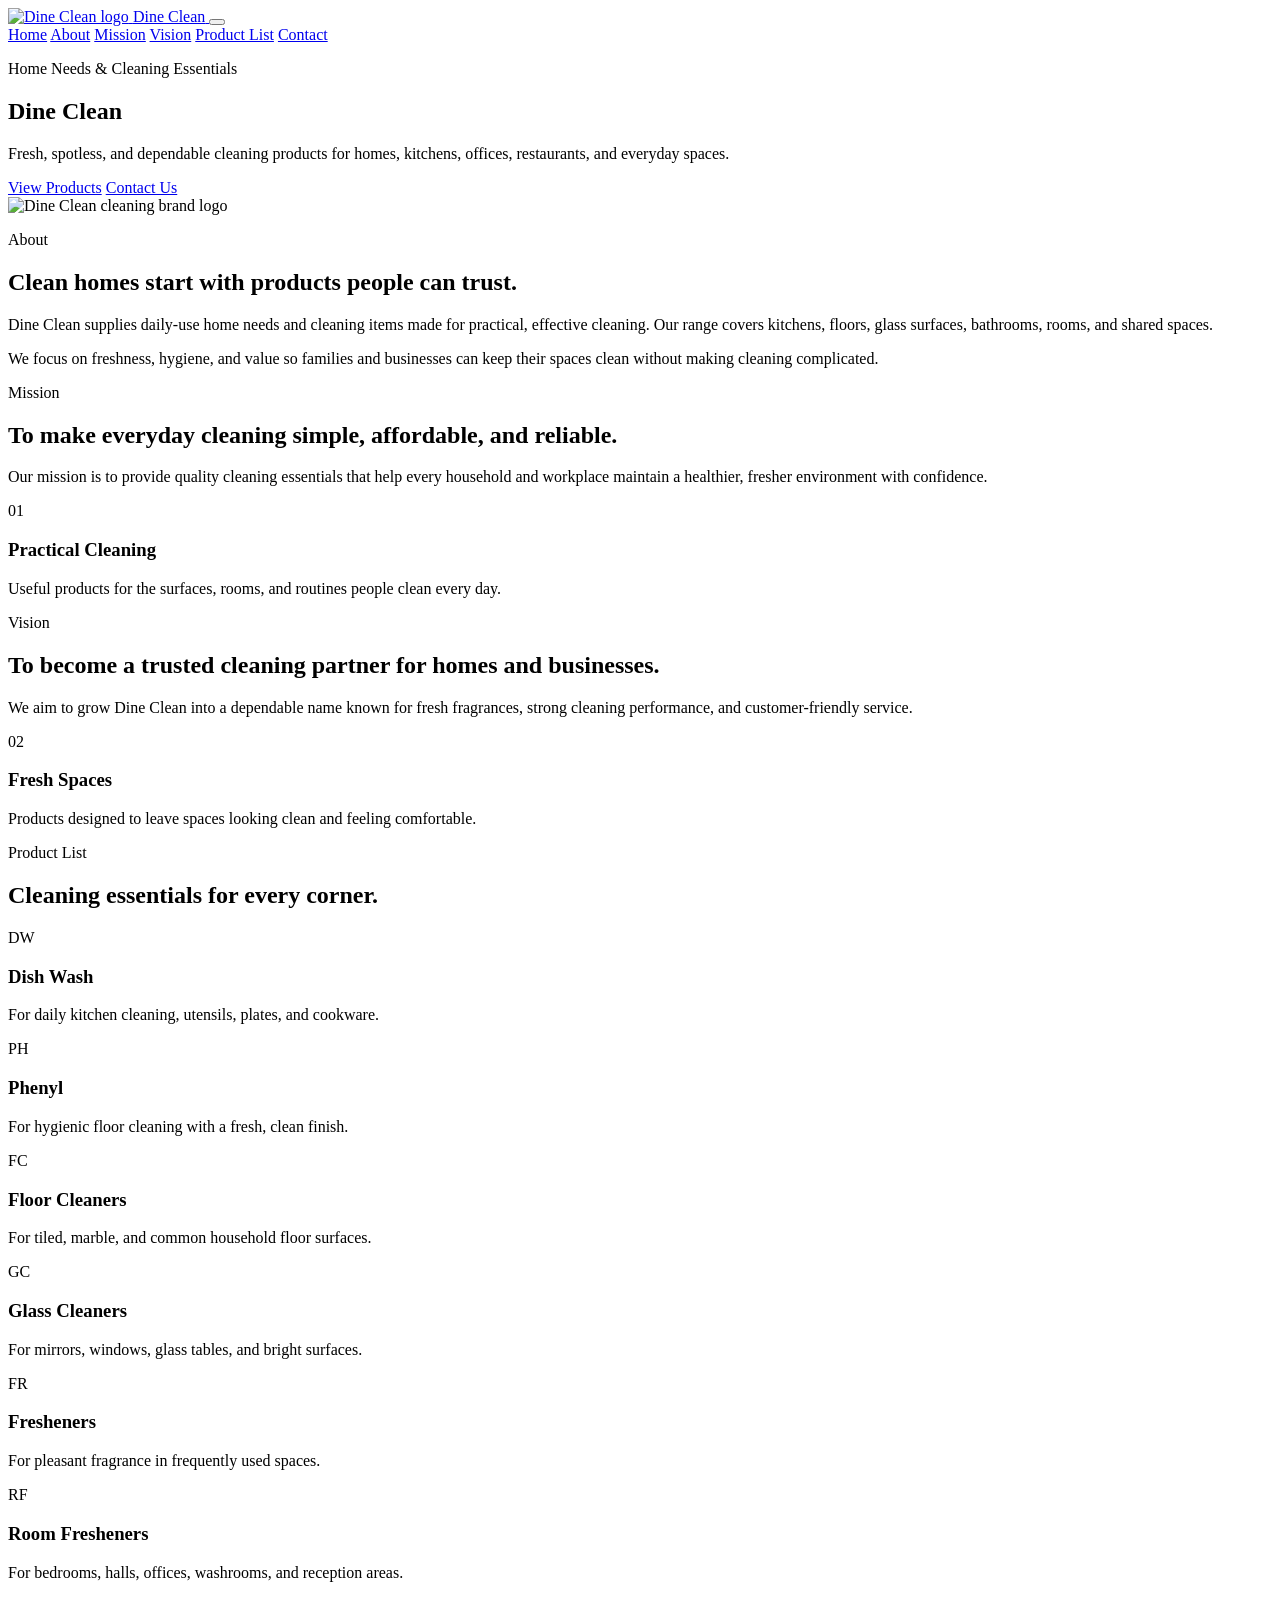
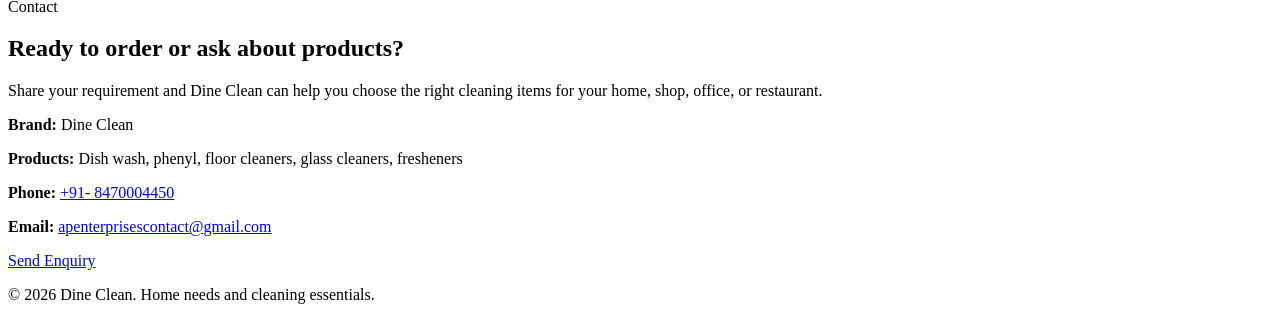
==== index.html @ e0770a4e "Add Dine Clean website home page" ====
<!DOCTYPE html>
<html lang="en">
  <head>
    <meta charset="UTF-8" />
    <meta name="viewport" content="width=device-width, initial-scale=1.0" />
    <title>Dine Clean | Home Needs & Cleaning Essentials</title>
    <meta
      name="description"
      content="Dine Clean offers reliable home needs and cleaning essentials including dish wash, phenyl, floor cleaners, glass cleaners, and fresheners."
    />
    <link rel="stylesheet" href="styles.css" />
  </head>
  <body>
    <header class="site-header">
      <a class="brand" href="#home" aria-label="Dine Clean home">
        <img src="assets/dineclean-logo.svg" alt="Dine Clean logo" />
        <span>Dine Clean</span>
      </a>

      <button class="nav-toggle" type="button" aria-label="Open menu" aria-expanded="false">
        <span></span>
        <span></span>
        <span></span>
      </button>

      <nav class="site-nav" aria-label="Main navigation">
        <a href="#home">Home</a>
        <a href="#about">About</a>
        <a href="#mission">Mission</a>
        <a href="#vision">Vision</a>
        <a href="#products">Product List</a>
        <a href="#contact">Contact</a>
      </nav>
    </header>

    <main>
      <section class="hero" id="home">
        <div class="hero-content">
          <p class="eyebrow">Home Needs & Cleaning Essentials</p>
          <h1>Dine Clean</h1>
          <p class="hero-copy">
            Fresh, spotless, and dependable cleaning products for homes, kitchens, offices,
            restaurants, and everyday spaces.
          </p>
          <div class="hero-actions">
            <a class="button primary" href="#products">View Products</a>
            <a class="button secondary" href="#contact">Contact Us</a>
          </div>
        </div>
        <div class="hero-visual" aria-label="Dine Clean brand logo">
          <img src="assets/dineclean-logo.svg" alt="Dine Clean cleaning brand logo" />
        </div>
      </section>

      <section class="section about" id="about">
        <div class="section-heading">
          <p class="eyebrow">About</p>
          <h2>Clean homes start with products people can trust.</h2>
        </div>
        <div class="about-grid">
          <p>
            Dine Clean supplies daily-use home needs and cleaning items made for practical,
            effective cleaning. Our range covers kitchens, floors, glass surfaces, bathrooms,
            rooms, and shared spaces.
          </p>
          <p>
            We focus on freshness, hygiene, and value so families and businesses can keep their
            spaces clean without making cleaning complicated.
          </p>
        </div>
      </section>

      <section class="split-section" id="mission">
        <div class="split-copy">
          <p class="eyebrow">Mission</p>
          <h2>To make everyday cleaning simple, affordable, and reliable.</h2>
          <p>
            Our mission is to provide quality cleaning essentials that help every household and
            workplace maintain a healthier, fresher environment with confidence.
          </p>
        </div>
        <div class="feature-panel">
          <div class="feature-mark">01</div>
          <h3>Practical Cleaning</h3>
          <p>Useful products for the surfaces, rooms, and routines people clean every day.</p>
        </div>
      </section>

      <section class="split-section reverse" id="vision">
        <div class="split-copy">
          <p class="eyebrow">Vision</p>
          <h2>To become a trusted cleaning partner for homes and businesses.</h2>
          <p>
            We aim to grow Dine Clean into a dependable name known for fresh fragrances, strong
            cleaning performance, and customer-friendly service.
          </p>
        </div>
        <div class="feature-panel light">
          <div class="feature-mark">02</div>
          <h3>Fresh Spaces</h3>
          <p>Products designed to leave spaces looking clean and feeling comfortable.</p>
        </div>
      </section>

      <section class="section products" id="products">
        <div class="section-heading">
          <p class="eyebrow">Product List</p>
          <h2>Cleaning essentials for every corner.</h2>
        </div>

        <div class="product-grid">
          <article class="product-card">
            <span class="product-icon">DW</span>
            <h3>Dish Wash</h3>
            <p>For daily kitchen cleaning, utensils, plates, and cookware.</p>
          </article>
          <article class="product-card">
            <span class="product-icon">PH</span>
            <h3>Phenyl</h3>
            <p>For hygienic floor cleaning with a fresh, clean finish.</p>
          </article>
          <article class="product-card">
            <span class="product-icon">FC</span>
            <h3>Floor Cleaners</h3>
            <p>For tiled, marble, and common household floor surfaces.</p>
          </article>
          <article class="product-card">
            <span class="product-icon">GC</span>
            <h3>Glass Cleaners</h3>
            <p>For mirrors, windows, glass tables, and bright surfaces.</p>
          </article>
          <article class="product-card">
            <span class="product-icon">FR</span>
            <h3>Fresheners</h3>
            <p>For pleasant fragrance in frequently used spaces.</p>
          </article>
          <article class="product-card">
            <span class="product-icon">RF</span>
            <h3>Room Fresheners</h3>
            <p>For bedrooms, halls, offices, washrooms, and reception areas.</p>
          </article>
        </div>
      </section>

      <section class="contact-section" id="contact">
        <div>
          <p class="eyebrow">Contact</p>
          <h2>Ready to order or ask about products?</h2>
          <p>
            Share your requirement and Dine Clean can help you choose the right cleaning items
            for your home, shop, office, or restaurant.
          </p>
        </div>
        <div class="contact-box">
          <p><strong>Brand:</strong> Dine Clean</p>
          <p><strong>Products:</strong> Dish wash, phenyl, floor cleaners, glass cleaners, fresheners</p>
          <p><strong>Phone:</strong> <a href="tel:+918470004450">+91- 8470004450</a></p>
          <p>
            <strong>Email:</strong>
            <a href="mailto:apenterprisescontact@gmail.com">apenterprisescontact@gmail.com</a>
          </p>
          <a class="button primary full" href="mailto:apenterprisescontact@gmail.com">Send Enquiry</a>
        </div>
      </section>
    </main>

    <footer class="site-footer">
      <p>&copy; 2026 Dine Clean. Home needs and cleaning essentials.</p>
    </footer>

    <script src="script.js"></script>
  </body>
</html>
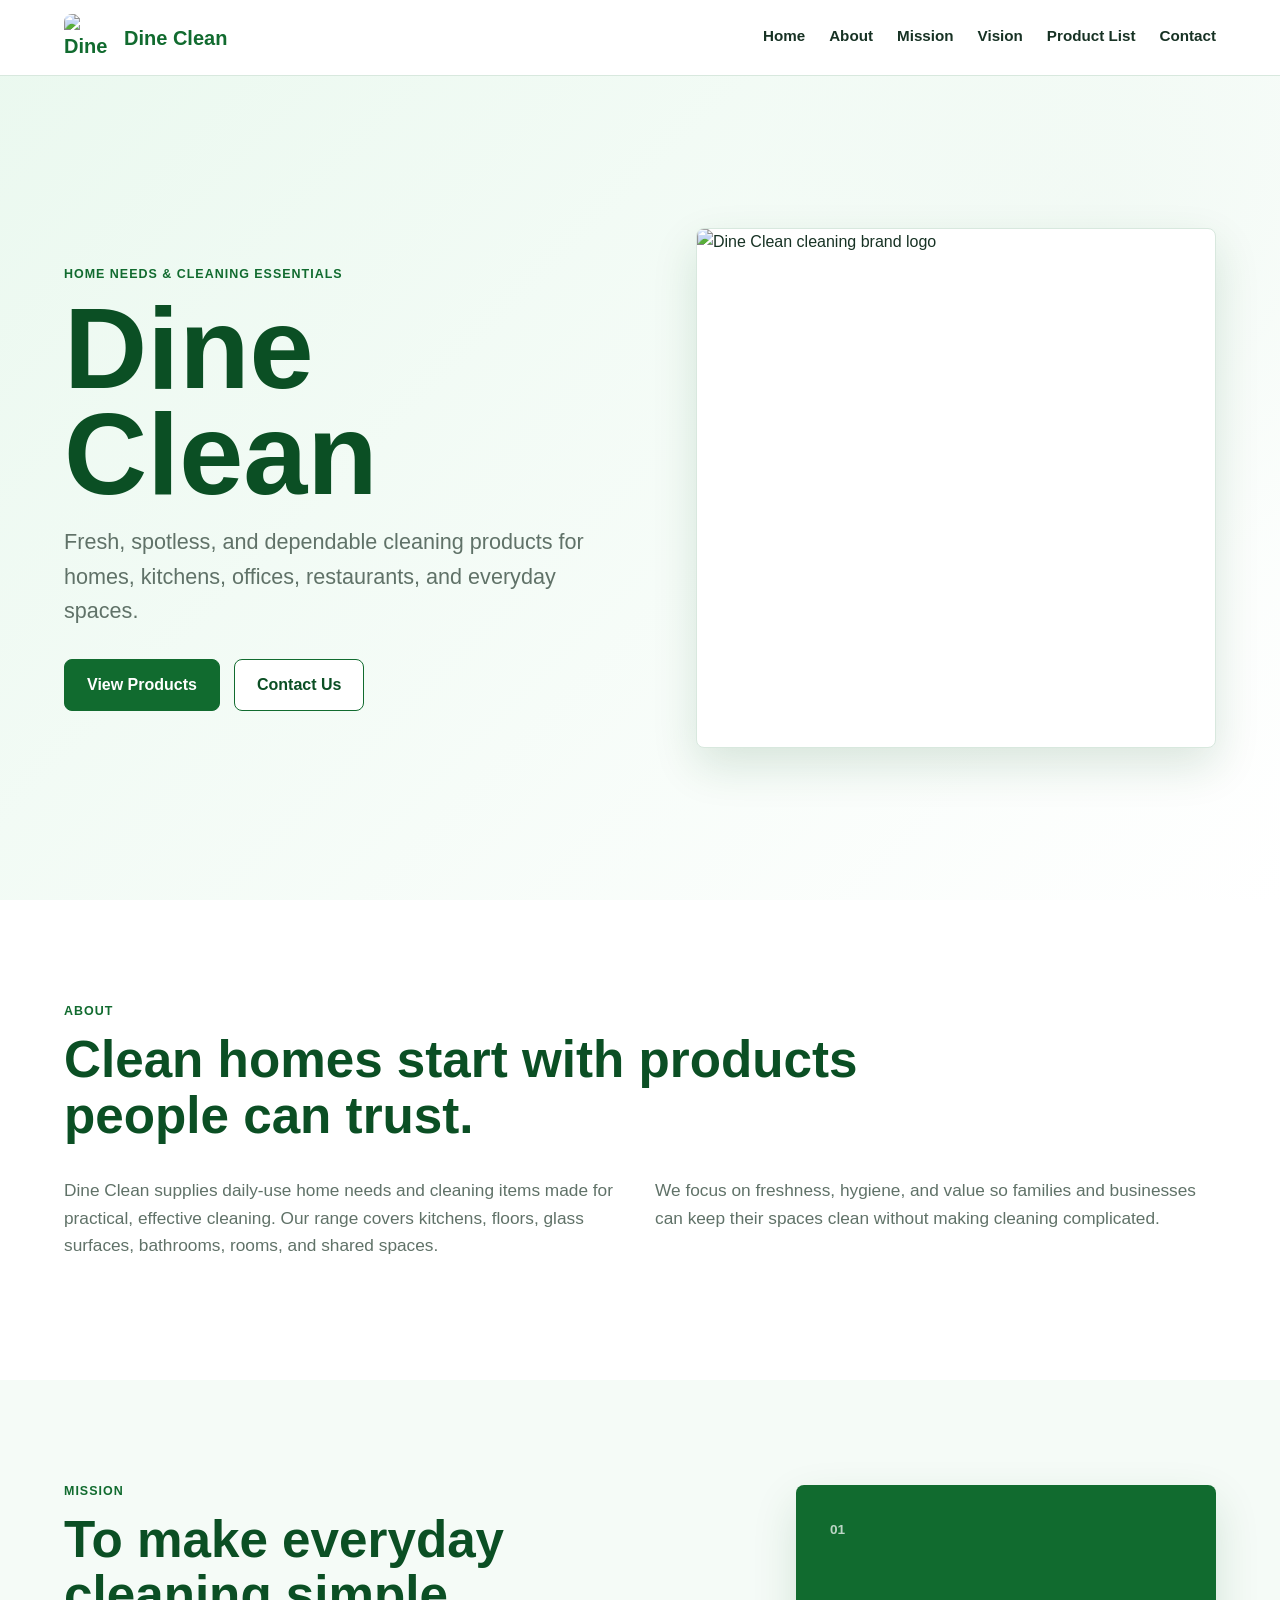
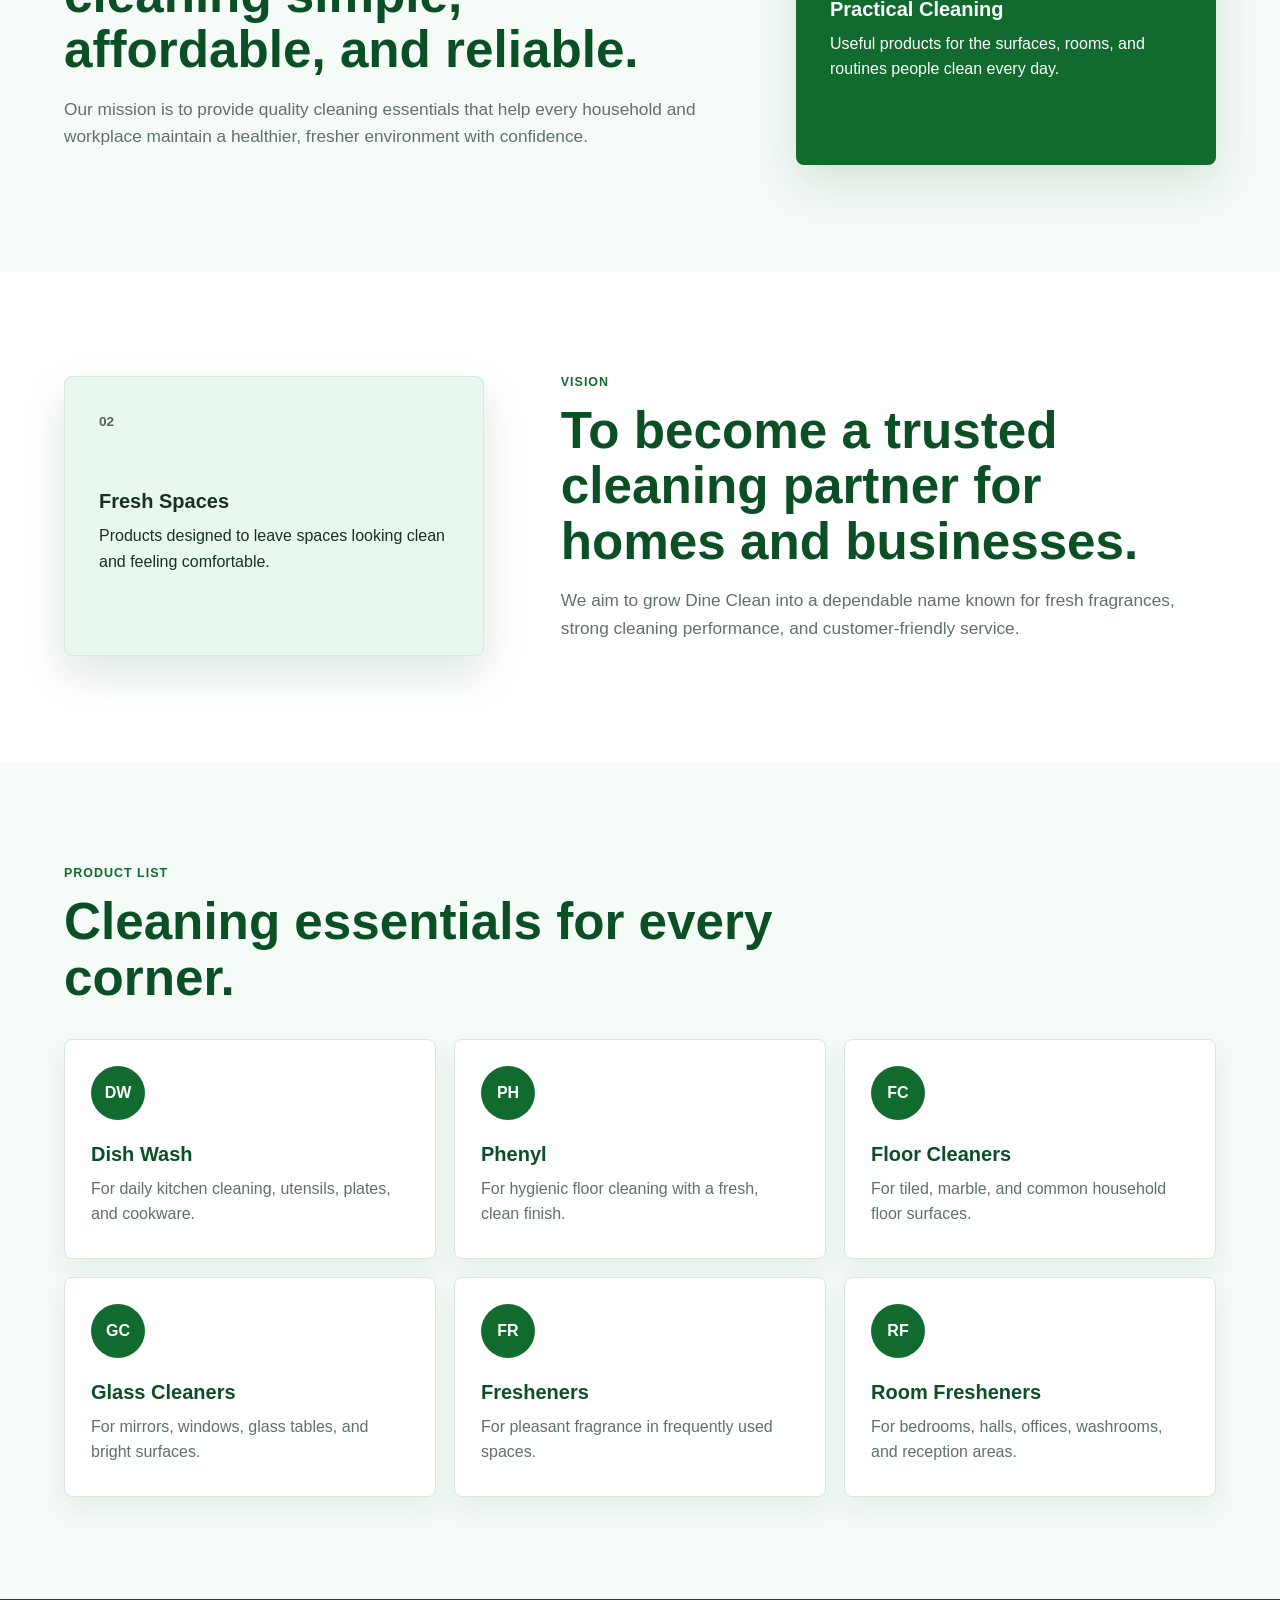
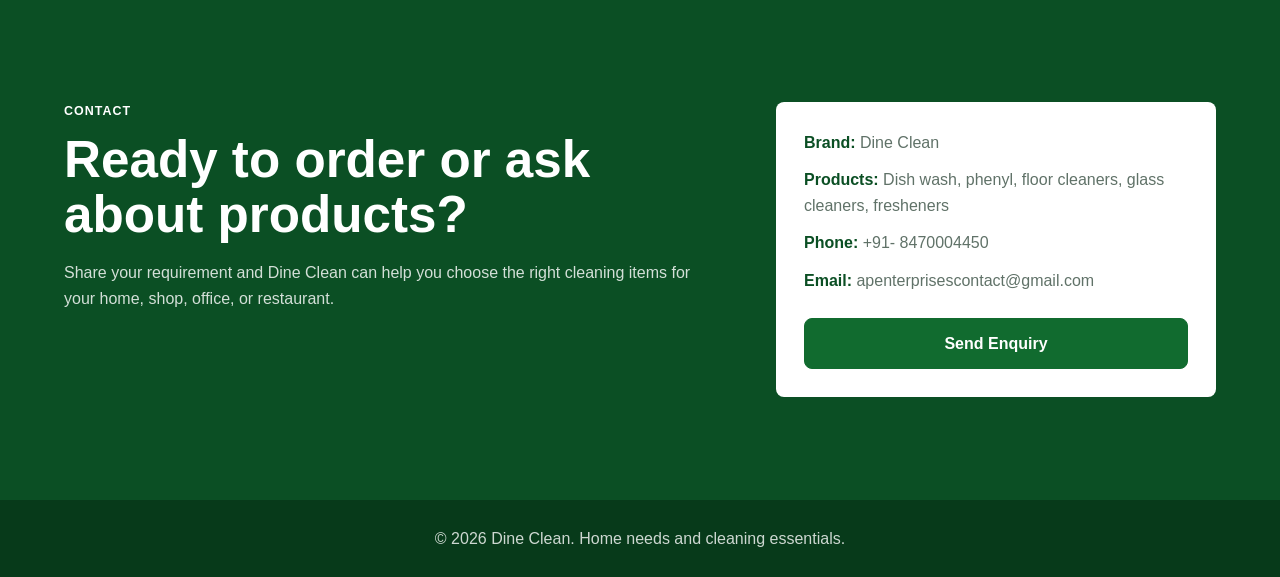
==== commit 3ef6f3b8: "Use original Dine Clean logo image" ====
--- a/index.html
+++ b/index.html
@@ -13,7 +13,7 @@
   <body>
     <header class="site-header">
       <a class="brand" href="#home" aria-label="Dine Clean home">
-        <img src="assets/dineclean-logo.svg" alt="Dine Clean logo" />
+        <img src="assets/dineclean-logo.jpeg" alt="Dine Clean logo" />
         <span>Dine Clean</span>
       </a>
 
@@ -48,7 +48,7 @@
           </div>
         </div>
         <div class="hero-visual" aria-label="Dine Clean brand logo">
-          <img src="assets/dineclean-logo.svg" alt="Dine Clean cleaning brand logo" />
+          <img src="assets/dineclean-logo.jpeg" alt="Dine Clean cleaning brand logo" />
         </div>
       </section>
 
--- a/styles.css
+++ b/styles.css
@@ -0,0 +1,469 @@
+:root {
+  --green-900: #0b4f24;
+  --green-800: #116b2f;
+  --green-600: #16833a;
+  --green-100: #e9f8ee;
+  --green-50: #f5fbf7;
+  --ink: #173224;
+  --muted: #607268;
+  --line: #d8e8de;
+  --white: #ffffff;
+  --shadow: 0 18px 45px rgba(12, 84, 37, 0.14);
+}
+
+* {
+  box-sizing: border-box;
+}
+
+html {
+  scroll-behavior: smooth;
+}
+
+body {
+  margin: 0;
+  color: var(--ink);
+  font-family: Arial, Helvetica, sans-serif;
+  background: var(--white);
+  line-height: 1.6;
+}
+
+img {
+  max-width: 100%;
+  display: block;
+}
+
+a {
+  color: inherit;
+  text-decoration: none;
+}
+
+.site-header {
+  position: sticky;
+  top: 0;
+  z-index: 20;
+  display: flex;
+  align-items: center;
+  justify-content: space-between;
+  gap: 24px;
+  min-height: 76px;
+  padding: 12px clamp(18px, 5vw, 72px);
+  background: rgba(255, 255, 255, 0.94);
+  border-bottom: 1px solid var(--line);
+  backdrop-filter: blur(16px);
+}
+
+.brand {
+  display: flex;
+  align-items: center;
+  gap: 12px;
+  font-size: 1.25rem;
+  font-weight: 800;
+  color: var(--green-800);
+}
+
+.brand img {
+  width: 48px;
+  height: 48px;
+  border-radius: 8px;
+  object-fit: cover;
+}
+
+.site-nav {
+  display: flex;
+  align-items: center;
+  gap: clamp(12px, 2vw, 24px);
+  font-size: 0.95rem;
+  font-weight: 700;
+  color: var(--ink);
+}
+
+.site-nav a {
+  padding: 8px 0;
+  border-bottom: 2px solid transparent;
+}
+
+.site-nav a:hover,
+.site-nav a:focus-visible {
+  color: var(--green-800);
+  border-color: var(--green-600);
+}
+
+.nav-toggle {
+  display: none;
+  width: 44px;
+  height: 44px;
+  border: 1px solid var(--line);
+  border-radius: 8px;
+  background: var(--white);
+  cursor: pointer;
+}
+
+.nav-toggle span {
+  display: block;
+  width: 20px;
+  height: 2px;
+  margin: 5px auto;
+  background: var(--green-800);
+}
+
+.hero {
+  min-height: calc(100vh - 76px);
+  display: grid;
+  grid-template-columns: minmax(0, 1fr) minmax(280px, 520px);
+  align-items: center;
+  gap: clamp(36px, 6vw, 84px);
+  padding: clamp(48px, 8vw, 96px) clamp(18px, 5vw, 72px);
+  background:
+    linear-gradient(135deg, rgba(233, 248, 238, 0.92), rgba(255, 255, 255, 0.84)),
+    radial-gradient(circle at 86% 18%, rgba(22, 131, 58, 0.16), transparent 28%);
+}
+
+.hero-content {
+  max-width: 700px;
+}
+
+.eyebrow {
+  margin: 0 0 10px;
+  color: var(--green-800);
+  font-size: 0.78rem;
+  font-weight: 800;
+  letter-spacing: 0.08em;
+  text-transform: uppercase;
+}
+
+h1,
+h2,
+h3,
+p {
+  margin-top: 0;
+}
+
+h1 {
+  margin-bottom: 18px;
+  color: var(--green-900);
+  font-size: clamp(3.5rem, 9vw, 7.6rem);
+  line-height: 0.92;
+  letter-spacing: 0;
+}
+
+h2 {
+  margin-bottom: 18px;
+  color: var(--green-900);
+  font-size: clamp(2rem, 4vw, 3.6rem);
+  line-height: 1.08;
+  letter-spacing: 0;
+}
+
+h3 {
+  margin-bottom: 10px;
+  color: var(--green-900);
+  font-size: 1.25rem;
+  line-height: 1.2;
+}
+
+.hero-copy {
+  max-width: 620px;
+  color: var(--muted);
+  font-size: clamp(1.08rem, 2vw, 1.35rem);
+}
+
+.hero-actions {
+  display: flex;
+  flex-wrap: wrap;
+  gap: 14px;
+  margin-top: 30px;
+}
+
+.button {
+  display: inline-flex;
+  align-items: center;
+  justify-content: center;
+  min-height: 48px;
+  padding: 12px 22px;
+  border: 1px solid var(--green-800);
+  border-radius: 8px;
+  font-weight: 800;
+}
+
+.button.primary {
+  color: var(--white);
+  background: var(--green-800);
+}
+
+.button.primary:hover,
+.button.primary:focus-visible {
+  background: var(--green-900);
+}
+
+.button.secondary {
+  color: var(--green-900);
+  background: var(--white);
+}
+
+.button.full {
+  width: 100%;
+  margin-top: 12px;
+}
+
+.hero-visual {
+  overflow: hidden;
+  border: 1px solid var(--line);
+  border-radius: 8px;
+  background: var(--white);
+  box-shadow: var(--shadow);
+}
+
+.hero-visual img {
+  width: 100%;
+  aspect-ratio: 1 / 1;
+  object-fit: cover;
+}
+
+.section,
+.split-section,
+.contact-section {
+  padding: clamp(58px, 8vw, 110px) clamp(18px, 5vw, 72px);
+}
+
+.section-heading {
+  max-width: 820px;
+  margin-bottom: 34px;
+}
+
+.about {
+  background: var(--white);
+}
+
+.about-grid {
+  display: grid;
+  grid-template-columns: repeat(2, minmax(0, 1fr));
+  gap: 30px;
+  color: var(--muted);
+  font-size: 1.08rem;
+}
+
+.split-section {
+  display: grid;
+  grid-template-columns: minmax(0, 1fr) minmax(260px, 420px);
+  align-items: center;
+  gap: clamp(30px, 6vw, 84px);
+  background: var(--green-50);
+}
+
+.split-section.reverse {
+  grid-template-columns: minmax(260px, 420px) minmax(0, 1fr);
+  background: var(--white);
+}
+
+.split-section.reverse .split-copy {
+  grid-column: 2;
+}
+
+.split-section.reverse .feature-panel {
+  grid-row: 1;
+}
+
+.split-copy p:not(.eyebrow) {
+  max-width: 680px;
+  color: var(--muted);
+  font-size: 1.08rem;
+}
+
+.feature-panel {
+  min-height: 280px;
+  padding: 34px;
+  border-radius: 8px;
+  color: var(--white);
+  background: var(--green-800);
+  box-shadow: var(--shadow);
+}
+
+.feature-panel.light {
+  color: var(--ink);
+  background: var(--green-100);
+  border: 1px solid var(--line);
+}
+
+.feature-mark {
+  margin-bottom: 56px;
+  font-size: 0.85rem;
+  font-weight: 900;
+  opacity: 0.72;
+}
+
+.feature-panel h3 {
+  color: inherit;
+}
+
+.feature-panel p {
+  margin-bottom: 0;
+}
+
+.products {
+  background: var(--green-50);
+}
+
+.product-grid {
+  display: grid;
+  grid-template-columns: repeat(3, minmax(0, 1fr));
+  gap: 18px;
+}
+
+.product-card {
+  min-height: 220px;
+  padding: 26px;
+  border: 1px solid var(--line);
+  border-radius: 8px;
+  background: var(--white);
+  box-shadow: 0 12px 26px rgba(12, 84, 37, 0.07);
+}
+
+.product-card p {
+  margin-bottom: 0;
+  color: var(--muted);
+}
+
+.product-icon {
+  display: inline-flex;
+  align-items: center;
+  justify-content: center;
+  width: 54px;
+  height: 54px;
+  margin-bottom: 22px;
+  border-radius: 50%;
+  color: var(--white);
+  background: var(--green-800);
+  font-weight: 900;
+}
+
+.contact-section {
+  display: grid;
+  grid-template-columns: minmax(0, 1fr) minmax(280px, 440px);
+  gap: clamp(30px, 6vw, 84px);
+  align-items: start;
+  background: var(--green-900);
+  color: var(--white);
+}
+
+.contact-section .eyebrow,
+.contact-section h2 {
+  color: var(--white);
+}
+
+.contact-section p {
+  color: rgba(255, 255, 255, 0.82);
+}
+
+.contact-box {
+  padding: 28px;
+  border-radius: 8px;
+  color: var(--ink);
+  background: var(--white);
+}
+
+.contact-box p {
+  margin-bottom: 12px;
+  color: var(--muted);
+}
+
+.contact-box strong {
+  color: var(--green-900);
+}
+
+.site-footer {
+  padding: 26px clamp(18px, 5vw, 72px);
+  background: #073a1a;
+  color: rgba(255, 255, 255, 0.8);
+  text-align: center;
+}
+
+.site-footer p {
+  margin: 0;
+}
+
+@media (max-width: 860px) {
+  .nav-toggle {
+    display: block;
+  }
+
+  .site-nav {
+    position: absolute;
+    top: 76px;
+    left: 0;
+    right: 0;
+    display: none;
+    flex-direction: column;
+    align-items: stretch;
+    gap: 0;
+    padding: 10px 18px 18px;
+    background: var(--white);
+    border-bottom: 1px solid var(--line);
+  }
+
+  .site-nav.is-open {
+    display: flex;
+  }
+
+  .site-nav a {
+    padding: 13px 0;
+  }
+
+  .hero,
+  .about-grid,
+  .split-section,
+  .split-section.reverse,
+  .product-grid,
+  .contact-section {
+    grid-template-columns: 1fr;
+  }
+
+  .split-section.reverse .split-copy {
+    grid-column: auto;
+  }
+
+  .split-section.reverse .feature-panel {
+    grid-row: auto;
+  }
+
+  .hero {
+    padding-top: 44px;
+  }
+
+  .hero-visual {
+    max-width: 420px;
+  }
+}
+
+@media (max-width: 520px) {
+  .site-header {
+    min-height: 68px;
+  }
+
+  .brand span {
+    font-size: 1.05rem;
+  }
+
+  .brand img {
+    width: 42px;
+    height: 42px;
+  }
+
+  .site-nav {
+    top: 68px;
+  }
+
+  h1 {
+    font-size: clamp(3rem, 18vw, 4.4rem);
+  }
+
+  .hero-actions,
+  .button {
+    width: 100%;
+  }
+
+  .product-card,
+  .feature-panel,
+  .contact-box {
+    padding: 22px;
+  }
+}
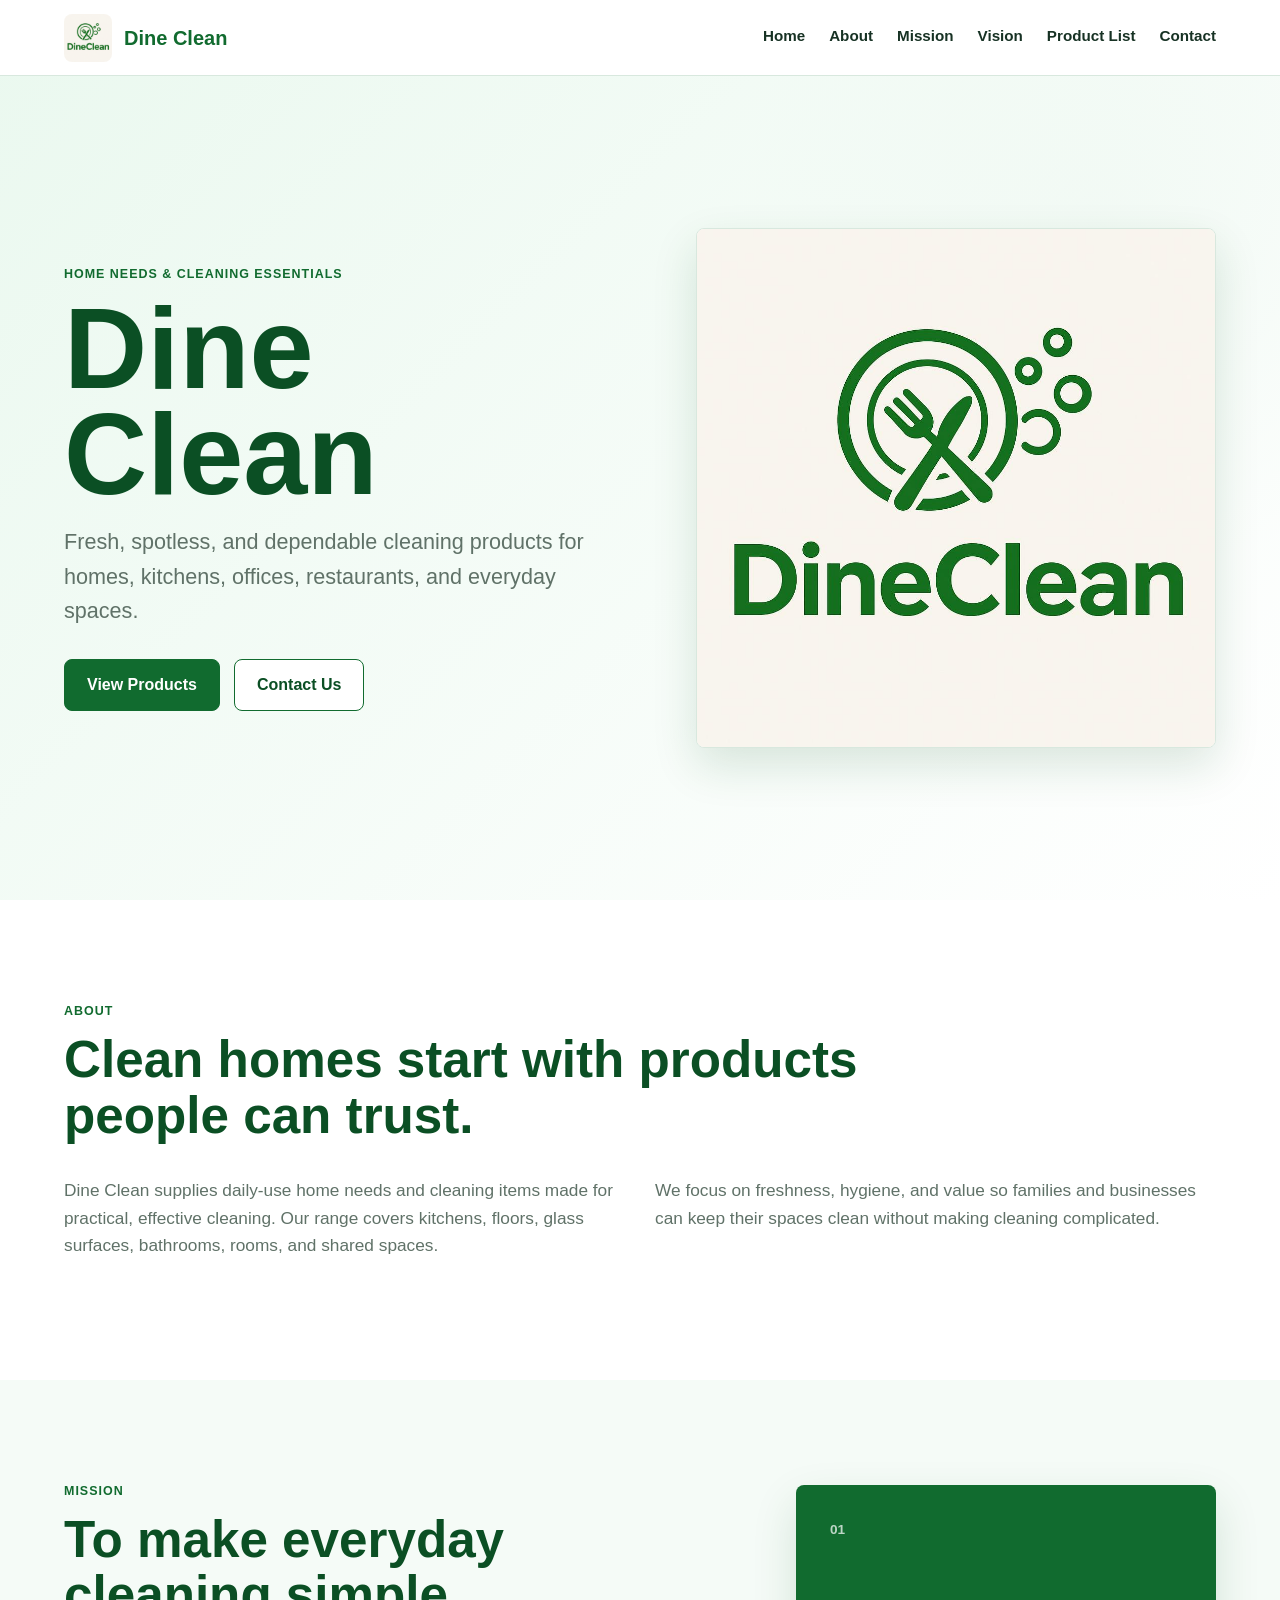
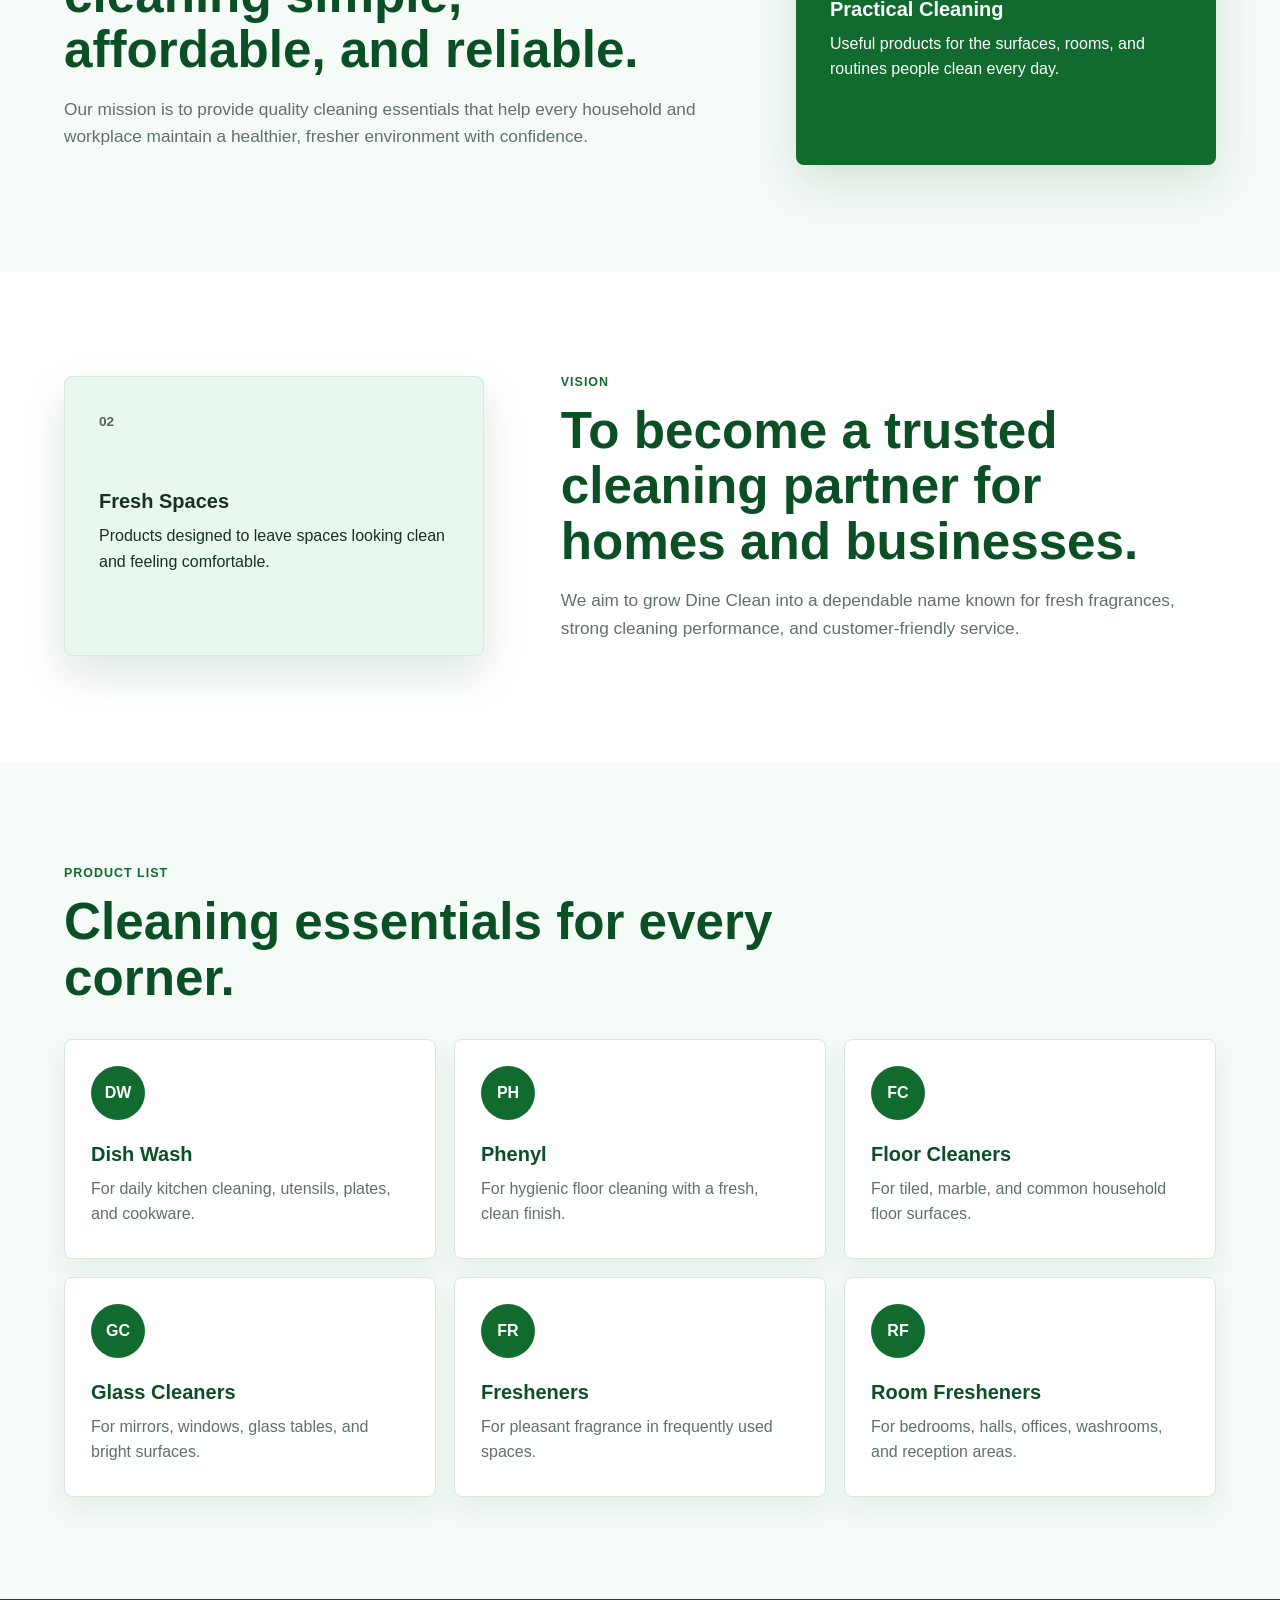
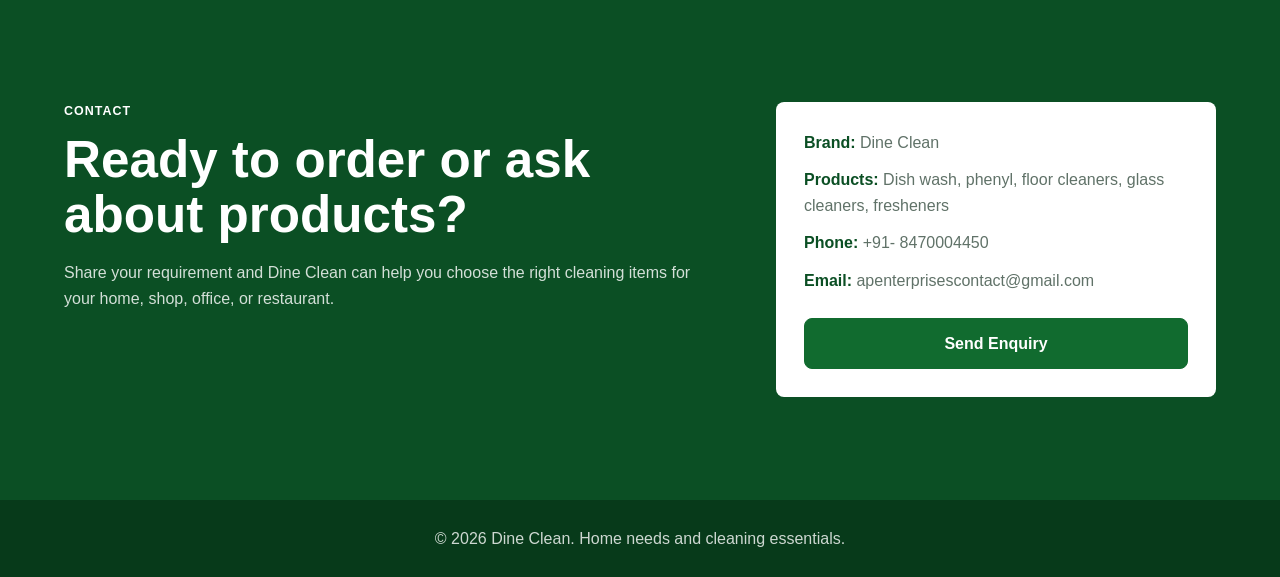
==== commit 75d63ca0: "Refresh GitHub Pages deployment" ====
--- a/index.html
+++ b/index.html
@@ -8,6 +8,7 @@
       name="description"
       content="Dine Clean offers reliable home needs and cleaning essentials including dish wash, phenyl, floor cleaners, glass cleaners, and fresheners."
     />
+    <meta name="deployment-refreshed" content="2026-07-13" />
     <link rel="stylesheet" href="styles.css" />
   </head>
   <body>
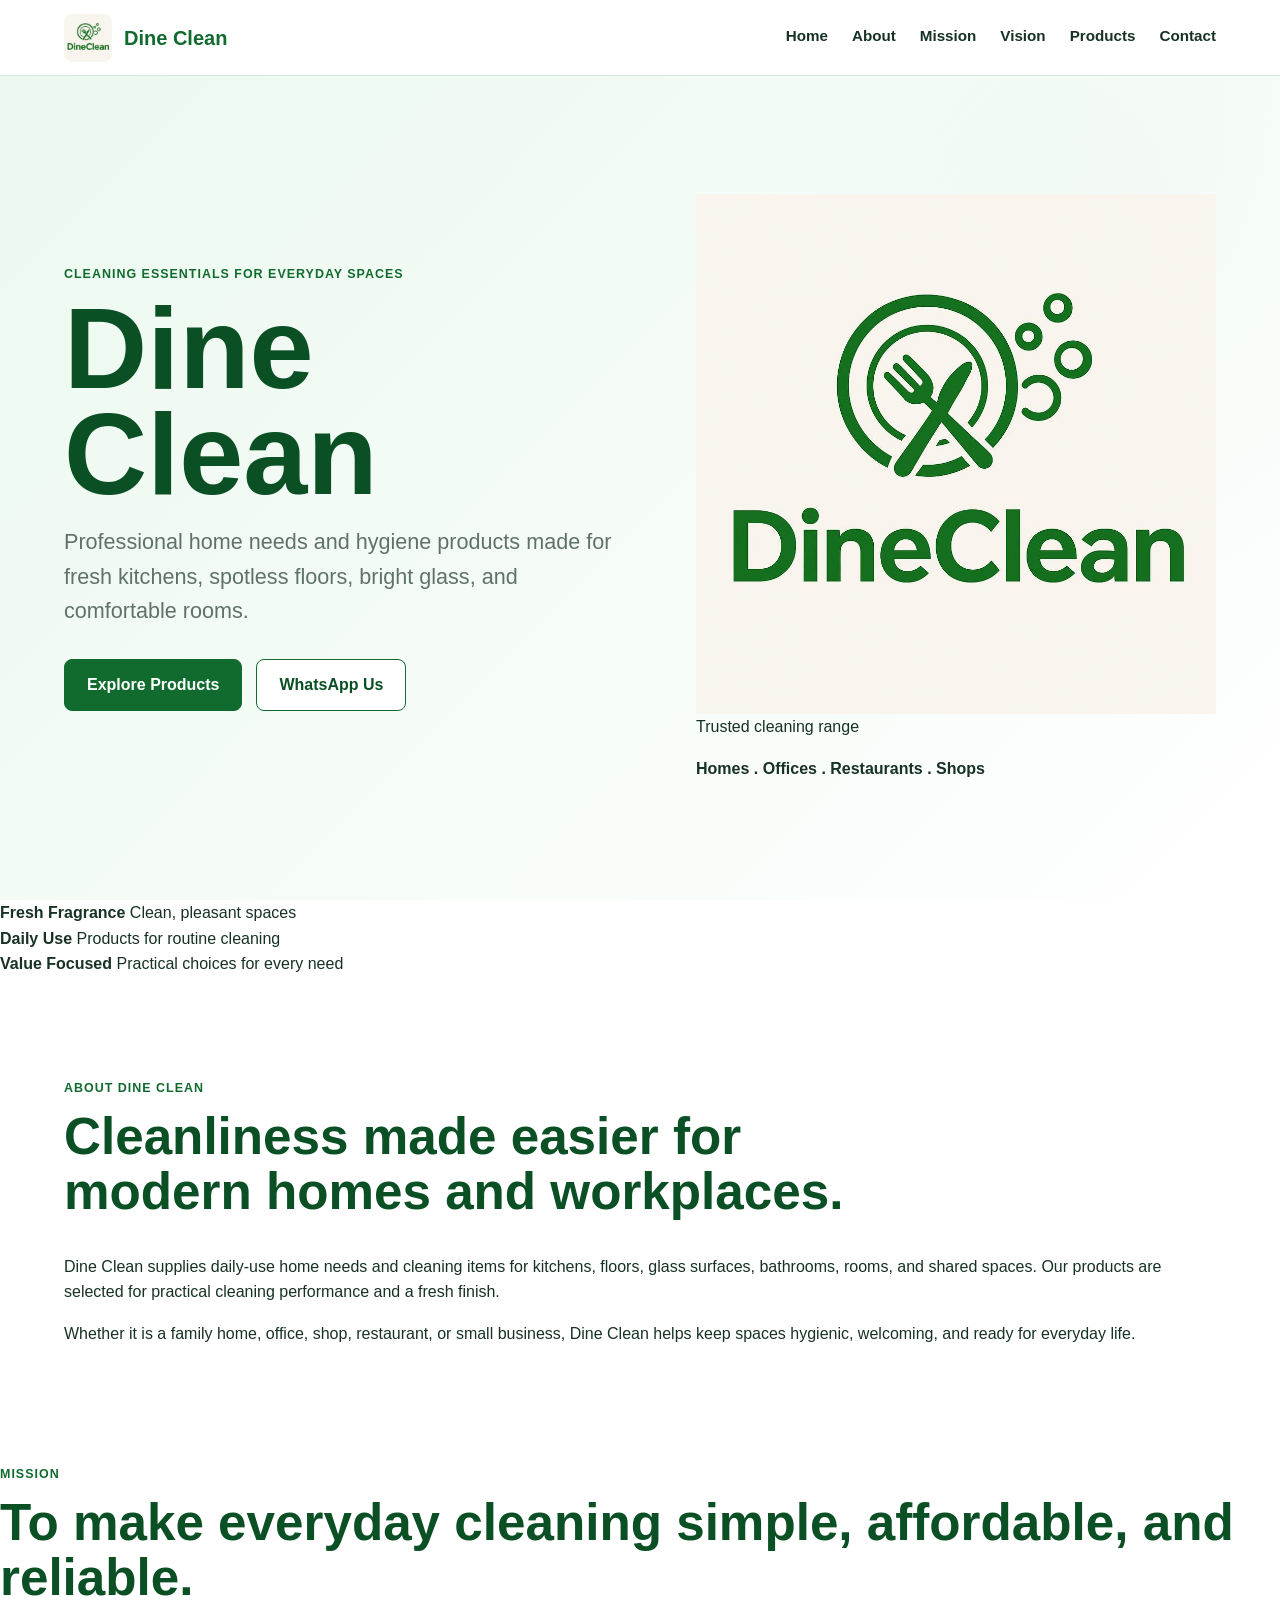
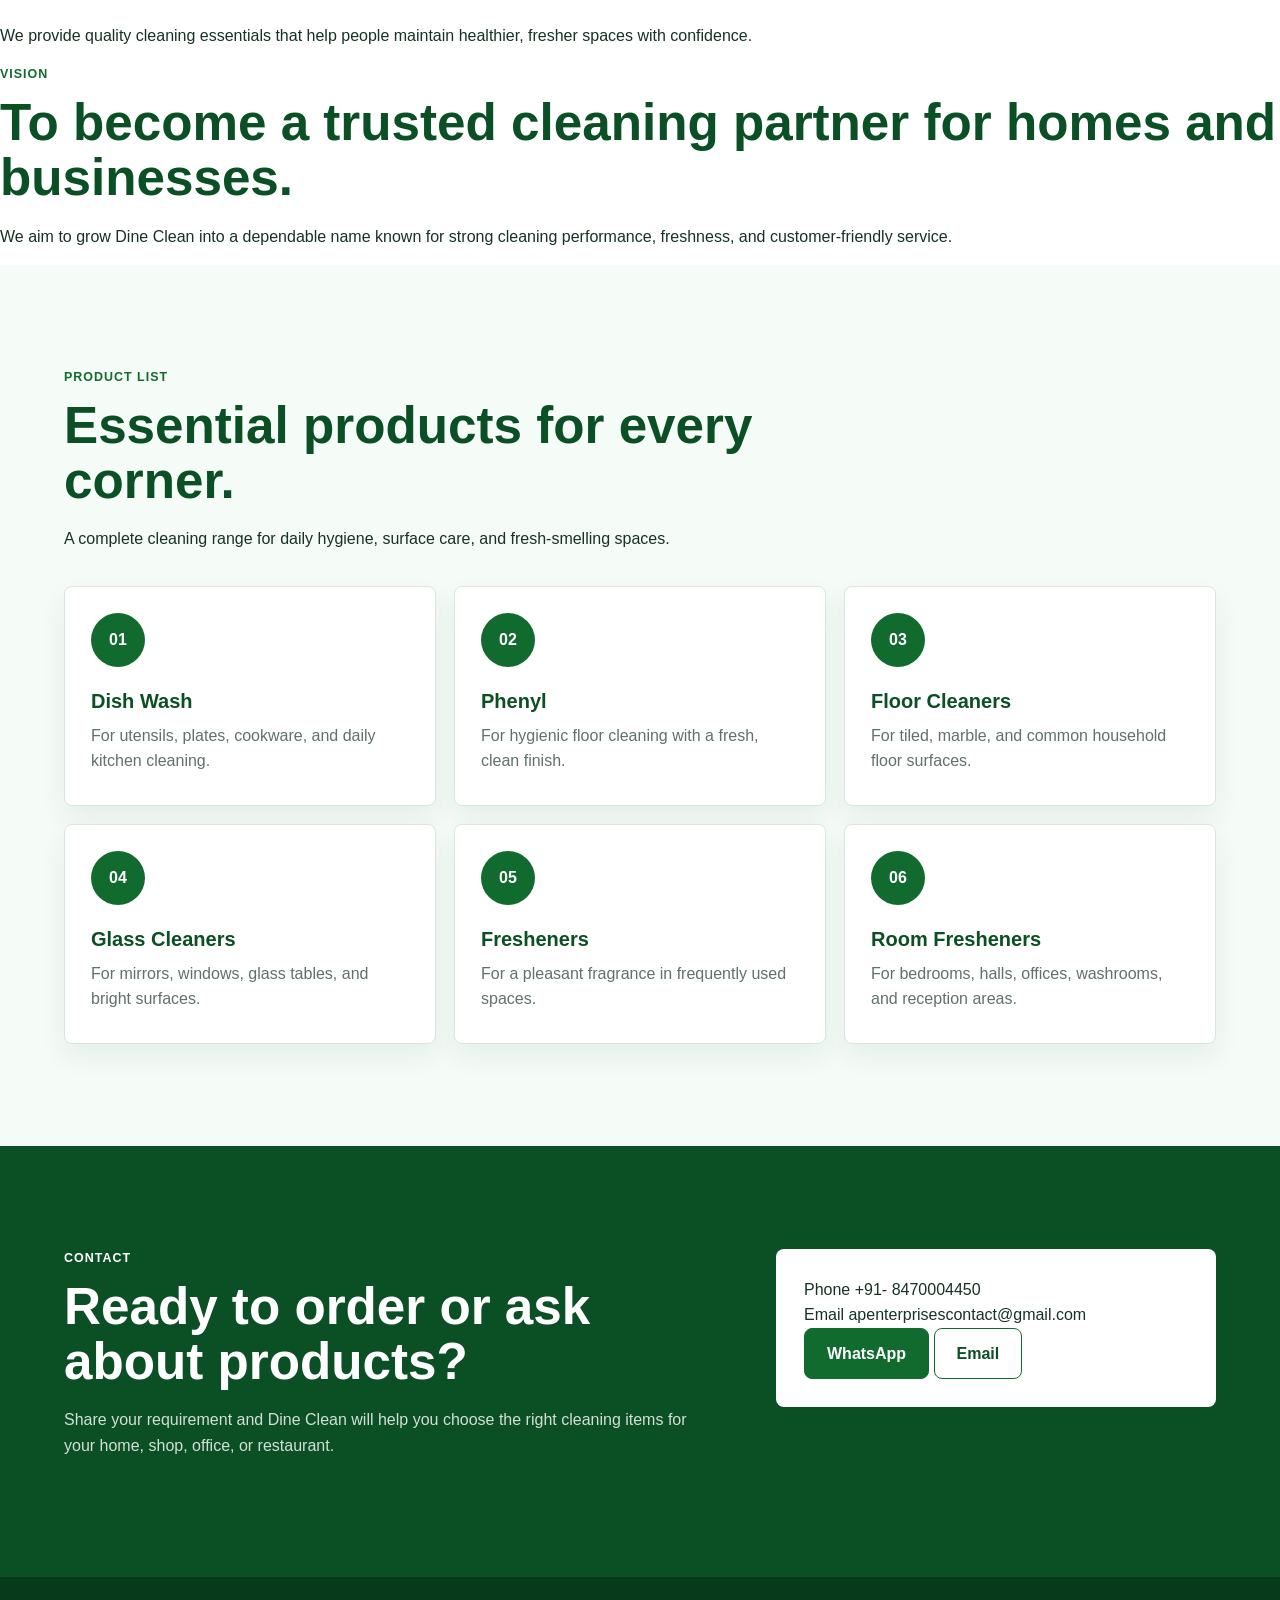
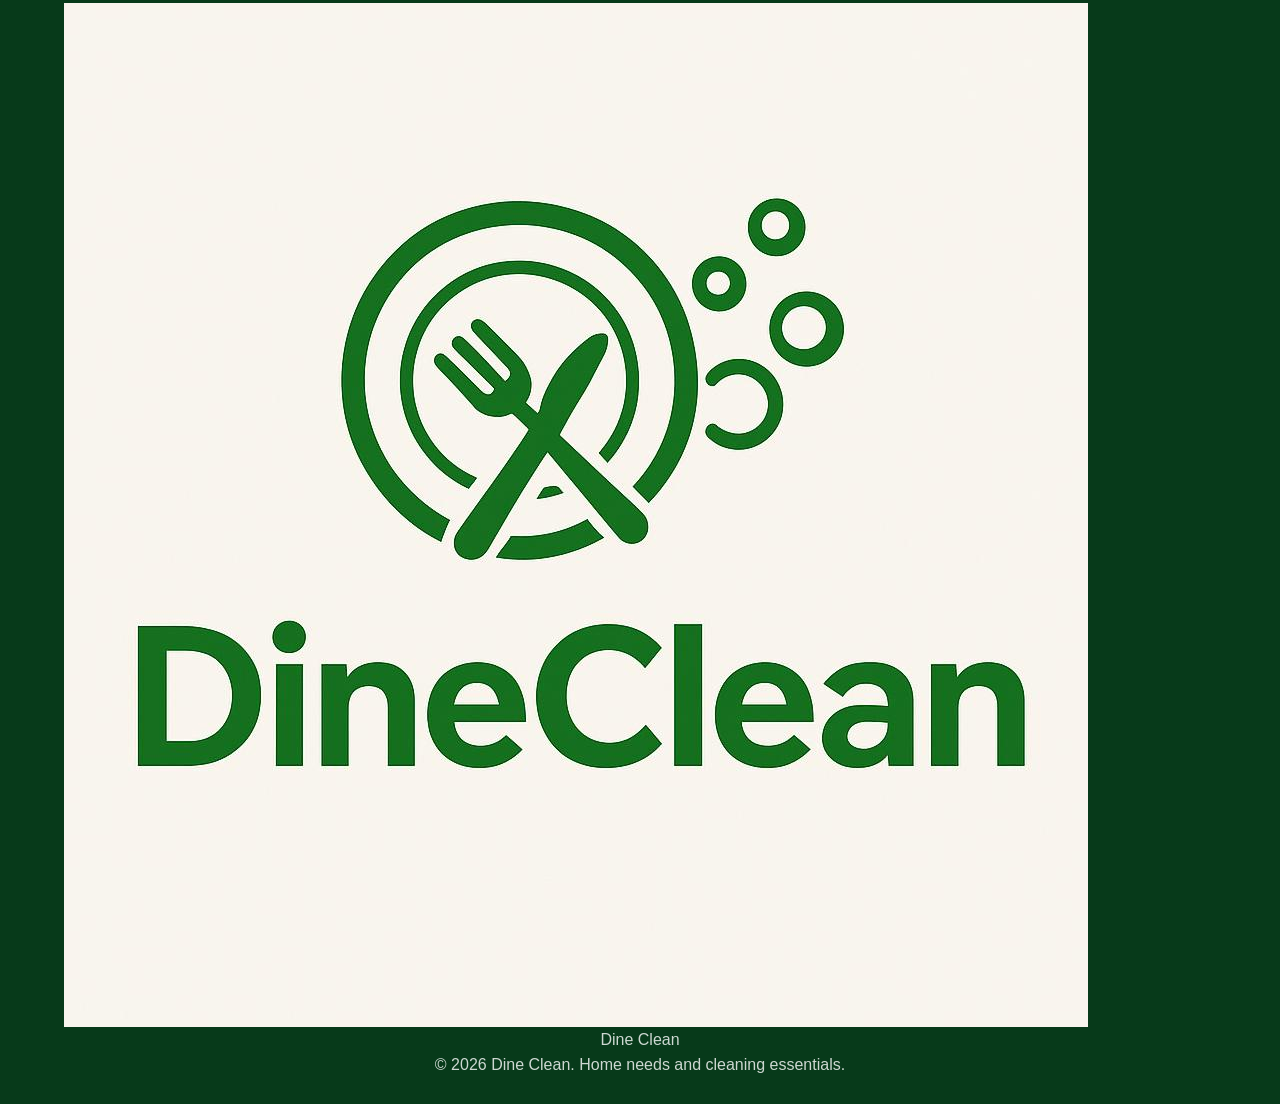
==== commit f958f47a: "Redesign Dine Clean website" ====
--- a/index.html
+++ b/index.html
@@ -3,12 +3,11 @@
   <head>
     <meta charset="UTF-8" />
     <meta name="viewport" content="width=device-width, initial-scale=1.0" />
-    <title>Dine Clean | Home Needs & Cleaning Essentials</title>
+    <title>Dine Clean | Professional Home & Cleaning Essentials</title>
     <meta
       name="description"
-      content="Dine Clean offers reliable home needs and cleaning essentials including dish wash, phenyl, floor cleaners, glass cleaners, and fresheners."
+      content="Dine Clean supplies dish wash, phenyl, floor cleaners, glass cleaners, fresheners, and everyday home cleaning essentials."
     />
-    <meta name="deployment-refreshed" content="2026-07-13" />
     <link rel="stylesheet" href="styles.css" />
   </head>
   <body>
@@ -29,114 +28,125 @@
         <a href="#about">About</a>
         <a href="#mission">Mission</a>
         <a href="#vision">Vision</a>
-        <a href="#products">Product List</a>
+        <a href="#products">Products</a>
         <a href="#contact">Contact</a>
       </nav>
     </header>
 
     <main>
       <section class="hero" id="home">
-        <div class="hero-content">
-          <p class="eyebrow">Home Needs & Cleaning Essentials</p>
+        <div class="hero-copy-block">
+          <p class="eyebrow">Cleaning Essentials for Everyday Spaces</p>
           <h1>Dine Clean</h1>
           <p class="hero-copy">
-            Fresh, spotless, and dependable cleaning products for homes, kitchens, offices,
-            restaurants, and everyday spaces.
+            Professional home needs and hygiene products made for fresh kitchens, spotless floors,
+            bright glass, and comfortable rooms.
           </p>
           <div class="hero-actions">
-            <a class="button primary" href="#products">View Products</a>
-            <a class="button secondary" href="#contact">Contact Us</a>
+            <a class="button primary" href="#products">Explore Products</a>
+            <a class="button secondary" href="https://wa.me/918470004450">WhatsApp Us</a>
           </div>
         </div>
-        <div class="hero-visual" aria-label="Dine Clean brand logo">
-          <img src="assets/dineclean-logo.jpeg" alt="Dine Clean cleaning brand logo" />
+
+        <div class="hero-card" aria-label="Dine Clean product promise">
+          <img src="assets/dineclean-logo.jpeg" alt="Dine Clean brand logo" />
+          <div class="hero-card-content">
+            <p>Trusted cleaning range</p>
+            <strong>Homes . Offices . Restaurants . Shops</strong>
+          </div>
+        </div>
+      </section>
+
+      <section class="trust-strip" aria-label="Dine Clean highlights">
+        <div>
+          <strong>Fresh Fragrance</strong>
+          <span>Clean, pleasant spaces</span>
+        </div>
+        <div>
+          <strong>Daily Use</strong>
+          <span>Products for routine cleaning</span>
+        </div>
+        <div>
+          <strong>Value Focused</strong>
+          <span>Practical choices for every need</span>
         </div>
       </section>
 
       <section class="section about" id="about">
         <div class="section-heading">
-          <p class="eyebrow">About</p>
-          <h2>Clean homes start with products people can trust.</h2>
+          <p class="eyebrow">About Dine Clean</p>
+          <h2>Cleanliness made easier for modern homes and workplaces.</h2>
         </div>
-        <div class="about-grid">
+        <div class="about-layout">
           <p>
-            Dine Clean supplies daily-use home needs and cleaning items made for practical,
-            effective cleaning. Our range covers kitchens, floors, glass surfaces, bathrooms,
-            rooms, and shared spaces.
+            Dine Clean supplies daily-use home needs and cleaning items for kitchens, floors,
+            glass surfaces, bathrooms, rooms, and shared spaces. Our products are selected for
+            practical cleaning performance and a fresh finish.
           </p>
           <p>
-            We focus on freshness, hygiene, and value so families and businesses can keep their
-            spaces clean without making cleaning complicated.
+            Whether it is a family home, office, shop, restaurant, or small business, Dine Clean
+            helps keep spaces hygienic, welcoming, and ready for everyday life.
           </p>
         </div>
       </section>
 
-      <section class="split-section" id="mission">
-        <div class="split-copy">
+      <section class="statement-grid" id="mission">
+        <article class="statement-card dark">
           <p class="eyebrow">Mission</p>
           <h2>To make everyday cleaning simple, affordable, and reliable.</h2>
           <p>
-            Our mission is to provide quality cleaning essentials that help every household and
-            workplace maintain a healthier, fresher environment with confidence.
+            We provide quality cleaning essentials that help people maintain healthier, fresher
+            spaces with confidence.
           </p>
-        </div>
-        <div class="feature-panel">
-          <div class="feature-mark">01</div>
-          <h3>Practical Cleaning</h3>
-          <p>Useful products for the surfaces, rooms, and routines people clean every day.</p>
-        </div>
-      </section>
+        </article>
 
-      <section class="split-section reverse" id="vision">
-        <div class="split-copy">
+        <article class="statement-card light" id="vision">
           <p class="eyebrow">Vision</p>
           <h2>To become a trusted cleaning partner for homes and businesses.</h2>
           <p>
-            We aim to grow Dine Clean into a dependable name known for fresh fragrances, strong
-            cleaning performance, and customer-friendly service.
+            We aim to grow Dine Clean into a dependable name known for strong cleaning
+            performance, freshness, and customer-friendly service.
           </p>
-        </div>
-        <div class="feature-panel light">
-          <div class="feature-mark">02</div>
-          <h3>Fresh Spaces</h3>
-          <p>Products designed to leave spaces looking clean and feeling comfortable.</p>
-        </div>
+        </article>
       </section>
 
       <section class="section products" id="products">
-        <div class="section-heading">
+        <div class="section-heading compact">
           <p class="eyebrow">Product List</p>
-          <h2>Cleaning essentials for every corner.</h2>
+          <h2>Essential products for every corner.</h2>
+          <p>
+            A complete cleaning range for daily hygiene, surface care, and fresh-smelling spaces.
+          </p>
         </div>
 
         <div class="product-grid">
           <article class="product-card">
-            <span class="product-icon">DW</span>
+            <span class="product-icon">01</span>
             <h3>Dish Wash</h3>
-            <p>For daily kitchen cleaning, utensils, plates, and cookware.</p>
+            <p>For utensils, plates, cookware, and daily kitchen cleaning.</p>
           </article>
           <article class="product-card">
-            <span class="product-icon">PH</span>
+            <span class="product-icon">02</span>
             <h3>Phenyl</h3>
             <p>For hygienic floor cleaning with a fresh, clean finish.</p>
           </article>
           <article class="product-card">
-            <span class="product-icon">FC</span>
+            <span class="product-icon">03</span>
             <h3>Floor Cleaners</h3>
             <p>For tiled, marble, and common household floor surfaces.</p>
           </article>
           <article class="product-card">
-            <span class="product-icon">GC</span>
+            <span class="product-icon">04</span>
             <h3>Glass Cleaners</h3>
             <p>For mirrors, windows, glass tables, and bright surfaces.</p>
           </article>
           <article class="product-card">
-            <span class="product-icon">FR</span>
+            <span class="product-icon">05</span>
             <h3>Fresheners</h3>
-            <p>For pleasant fragrance in frequently used spaces.</p>
+            <p>For a pleasant fragrance in frequently used spaces.</p>
           </article>
           <article class="product-card">
-            <span class="product-icon">RF</span>
+            <span class="product-icon">06</span>
             <h3>Room Fresheners</h3>
             <p>For bedrooms, halls, offices, washrooms, and reception areas.</p>
           </article>
@@ -144,28 +154,37 @@
       </section>
 
       <section class="contact-section" id="contact">
-        <div>
+        <div class="contact-copy">
           <p class="eyebrow">Contact</p>
           <h2>Ready to order or ask about products?</h2>
           <p>
-            Share your requirement and Dine Clean can help you choose the right cleaning items
+            Share your requirement and Dine Clean will help you choose the right cleaning items
             for your home, shop, office, or restaurant.
           </p>
         </div>
+
         <div class="contact-box">
-          <p><strong>Brand:</strong> Dine Clean</p>
-          <p><strong>Products:</strong> Dish wash, phenyl, floor cleaners, glass cleaners, fresheners</p>
-          <p><strong>Phone:</strong> <a href="tel:+918470004450">+91- 8470004450</a></p>
-          <p>
-            <strong>Email:</strong>
+          <div class="contact-row">
+            <span>Phone</span>
+            <a href="tel:+918470004450">+91- 8470004450</a>
+          </div>
+          <div class="contact-row">
+            <span>Email</span>
             <a href="mailto:apenterprisescontact@gmail.com">apenterprisescontact@gmail.com</a>
-          </p>
-          <a class="button primary full" href="mailto:apenterprisescontact@gmail.com">Send Enquiry</a>
+          </div>
+          <div class="contact-actions">
+            <a class="button primary" href="https://wa.me/918470004450">WhatsApp</a>
+            <a class="button secondary" href="mailto:apenterprisescontact@gmail.com">Email</a>
+          </div>
         </div>
       </section>
     </main>
 
     <footer class="site-footer">
+      <a class="footer-brand" href="#home">
+        <img src="assets/dineclean-logo.jpeg" alt="Dine Clean logo" />
+        <span>Dine Clean</span>
+      </a>
       <p>&copy; 2026 Dine Clean. Home needs and cleaning essentials.</p>
     </footer>
 
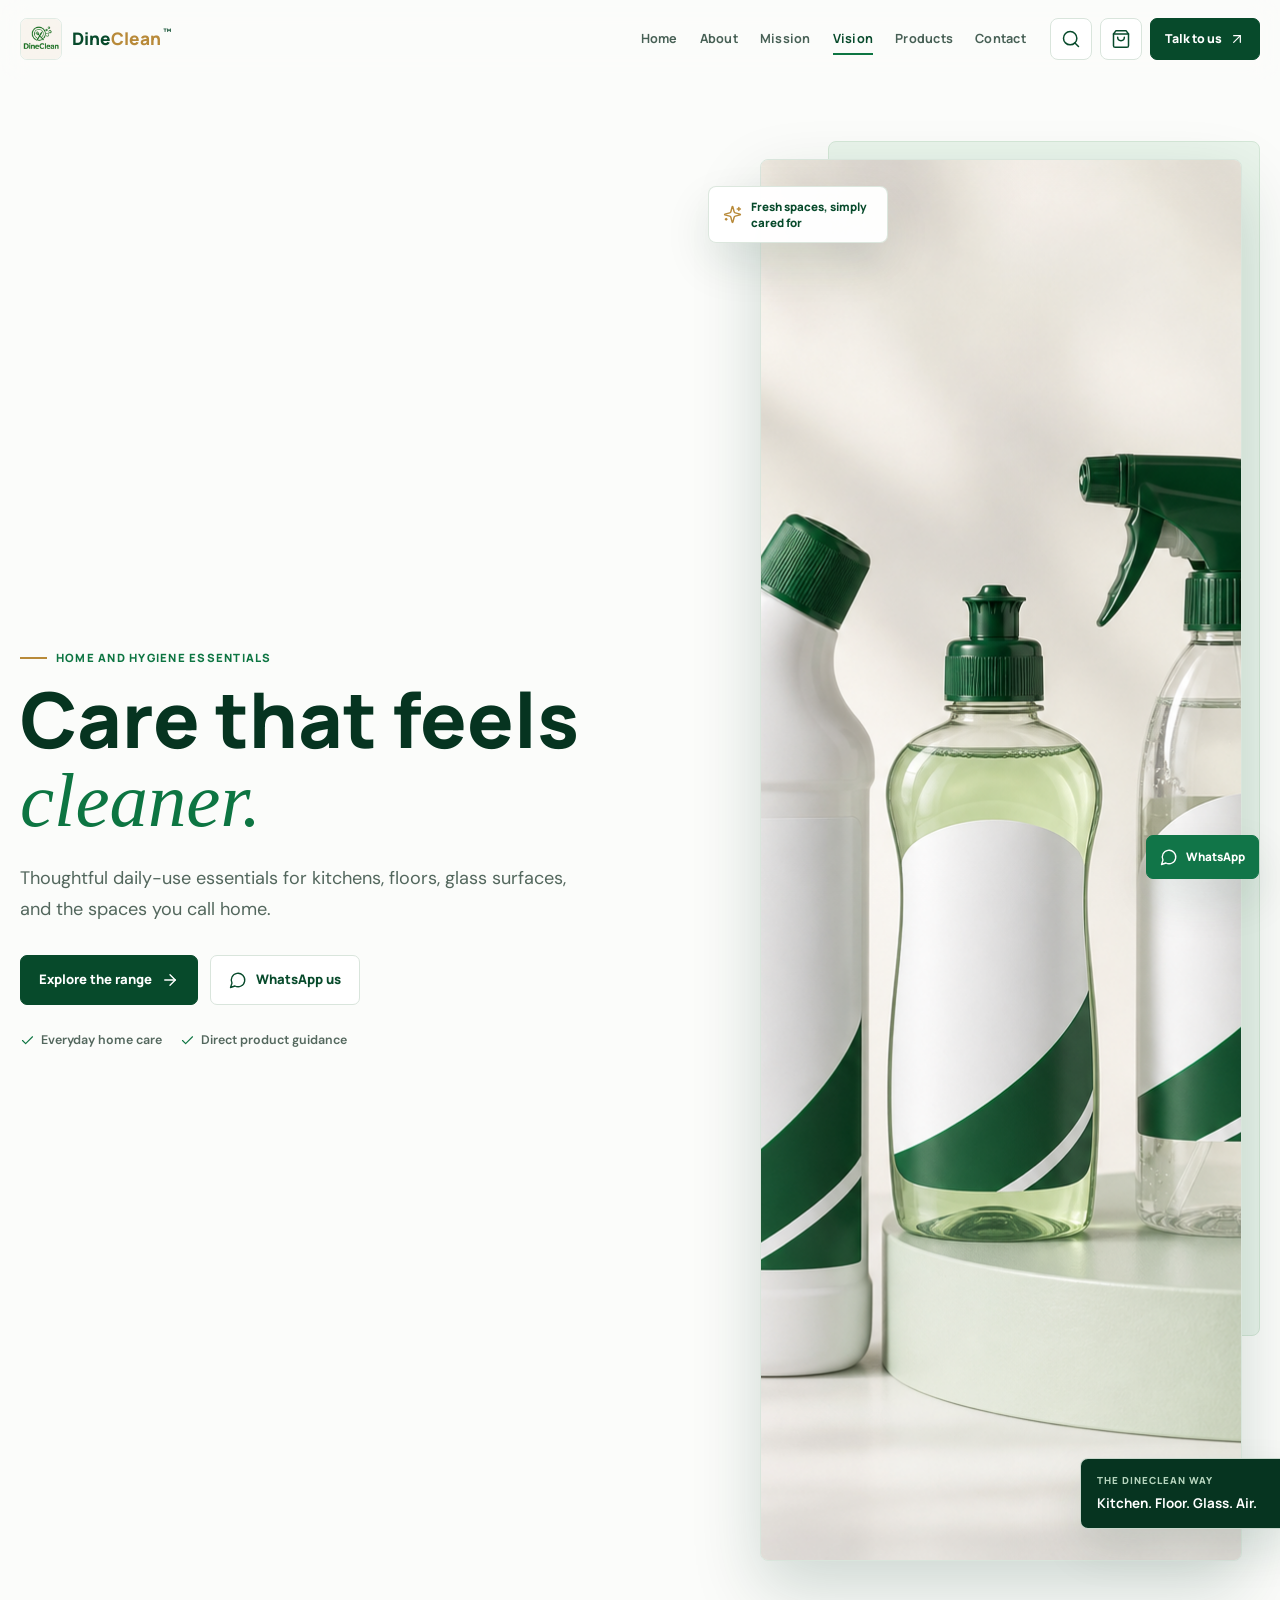
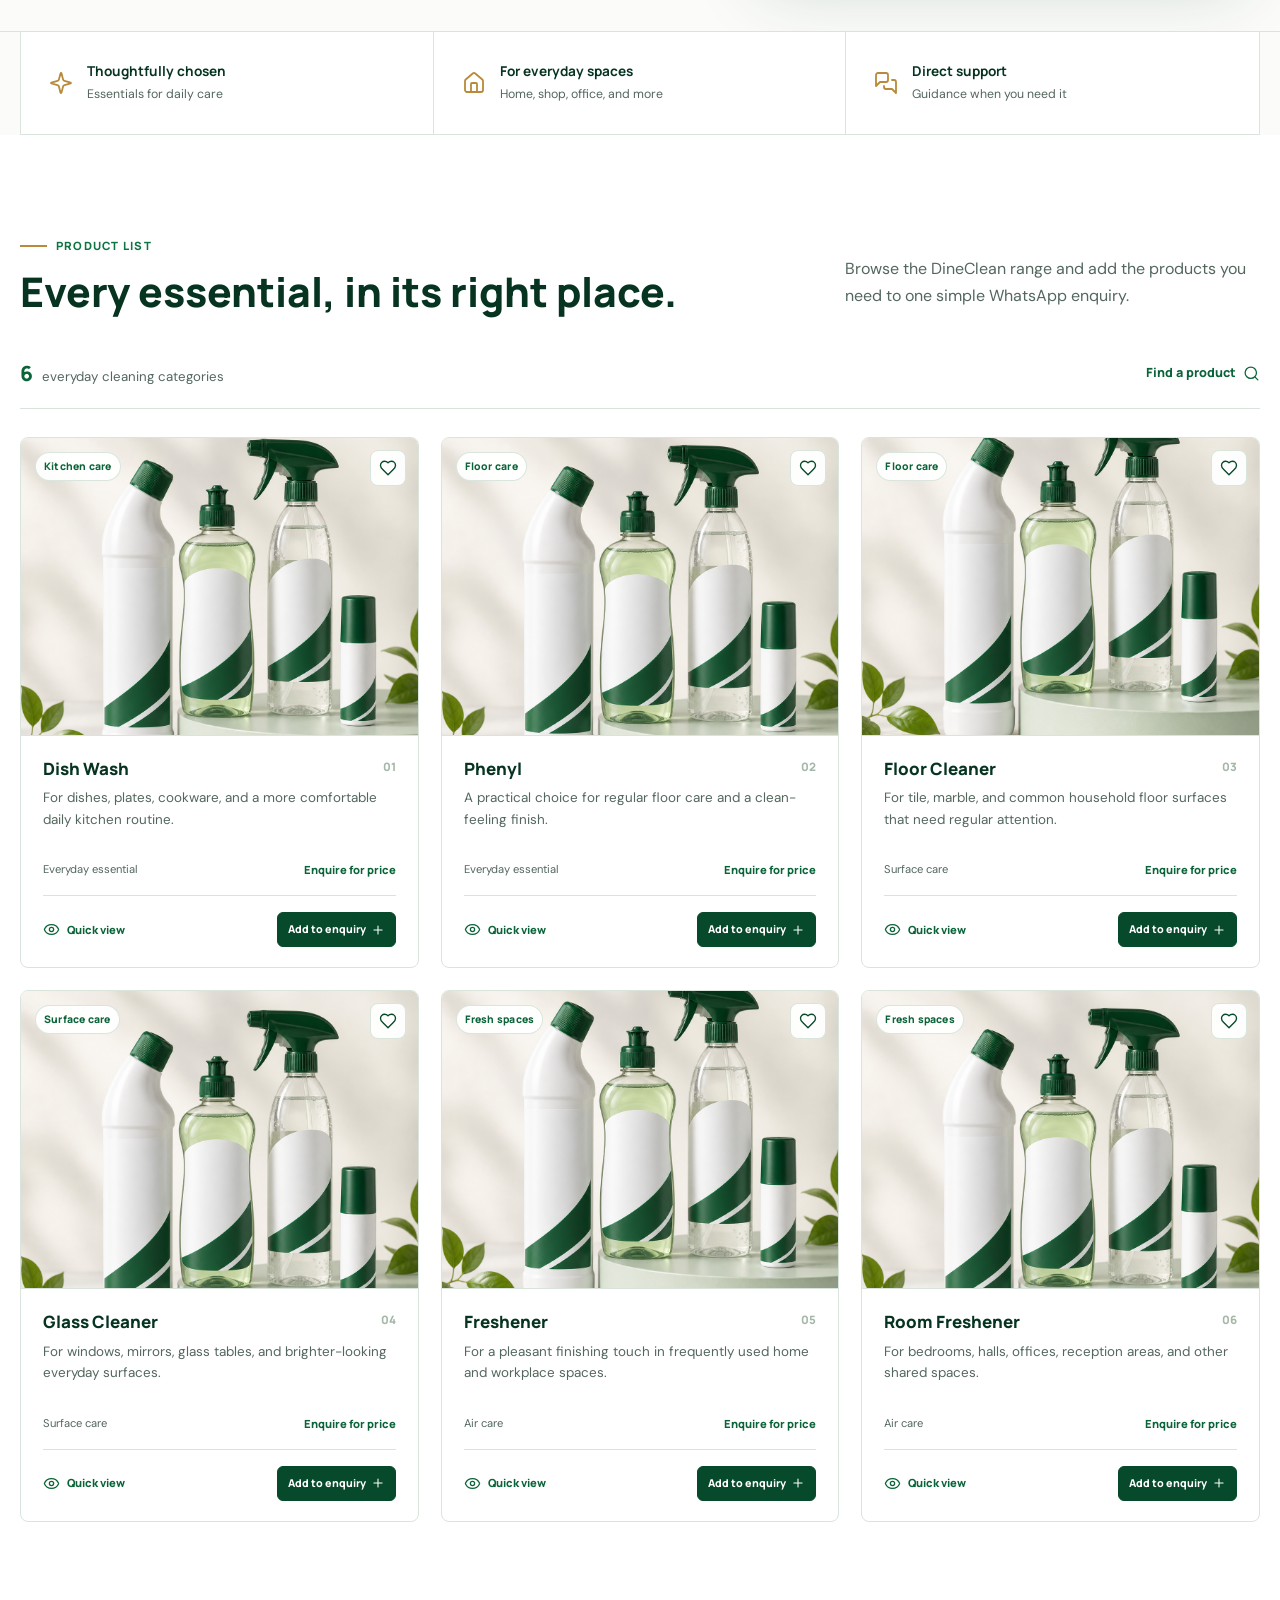
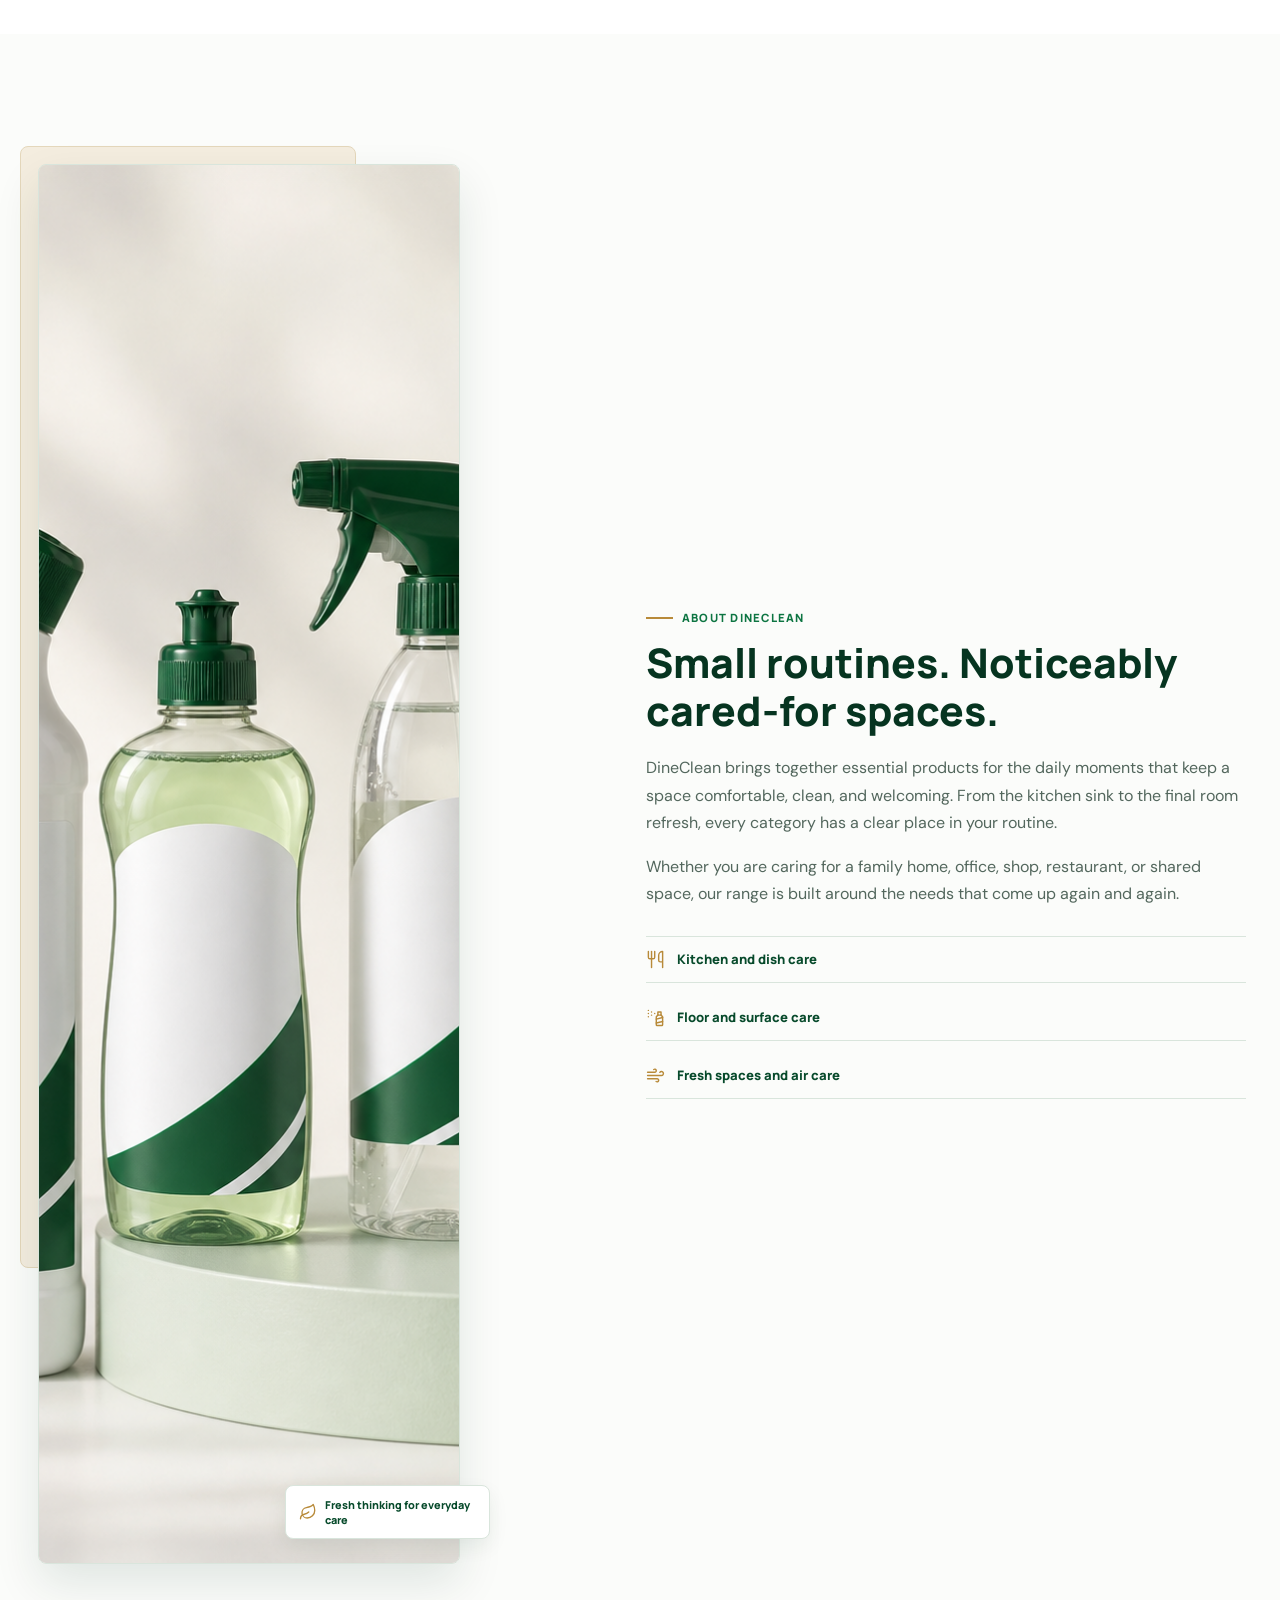
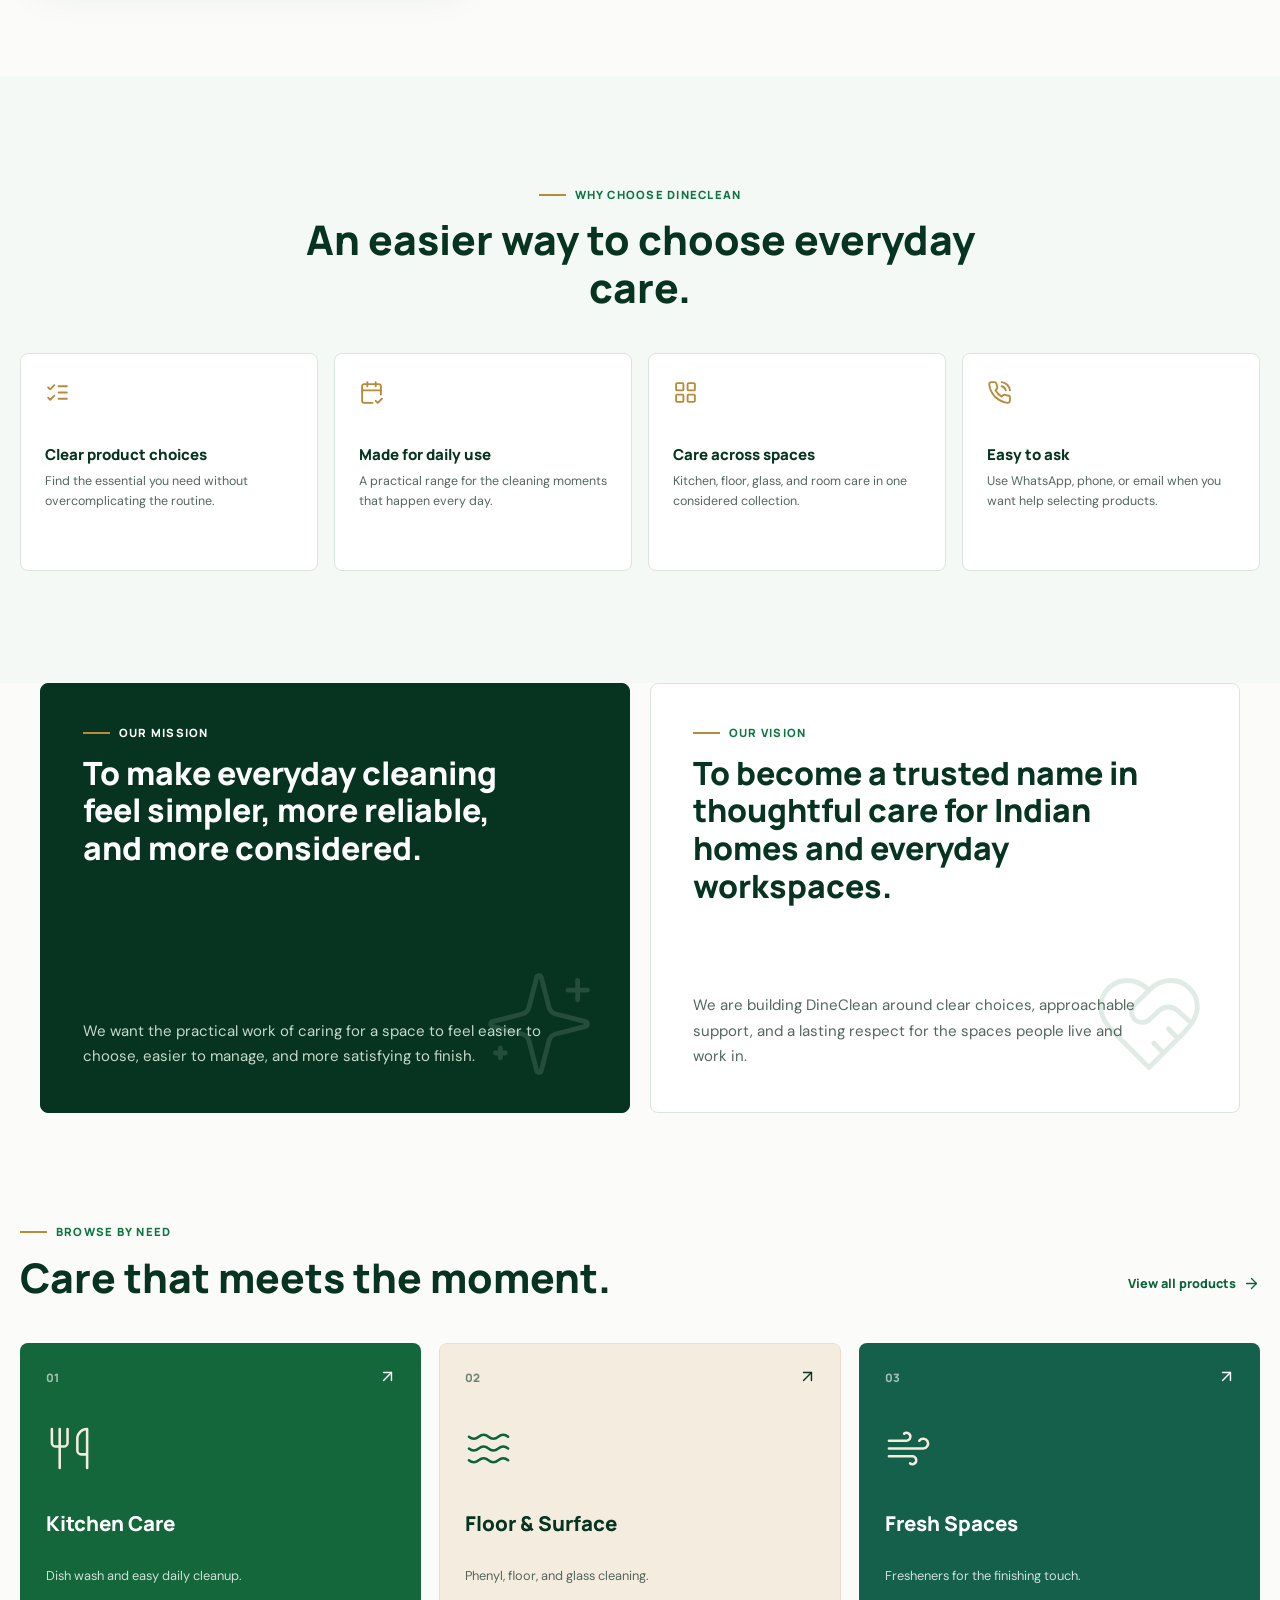
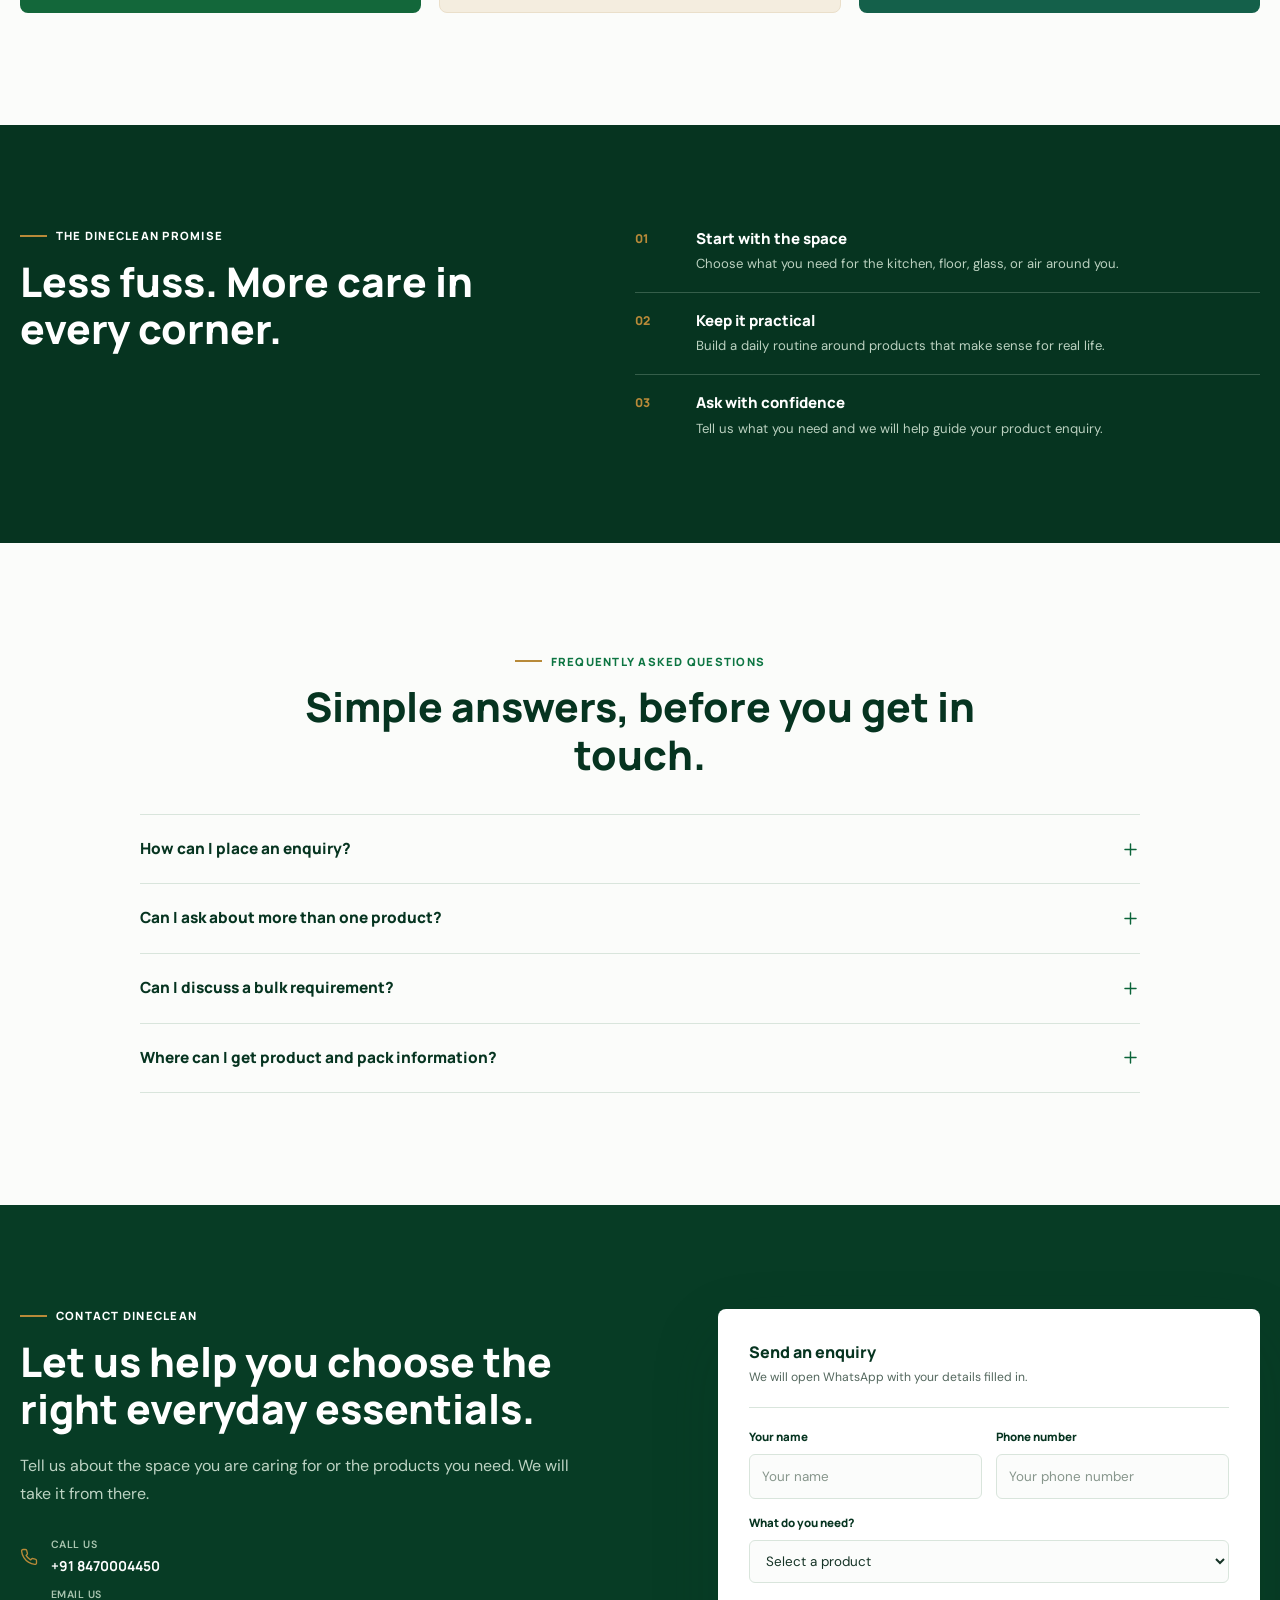
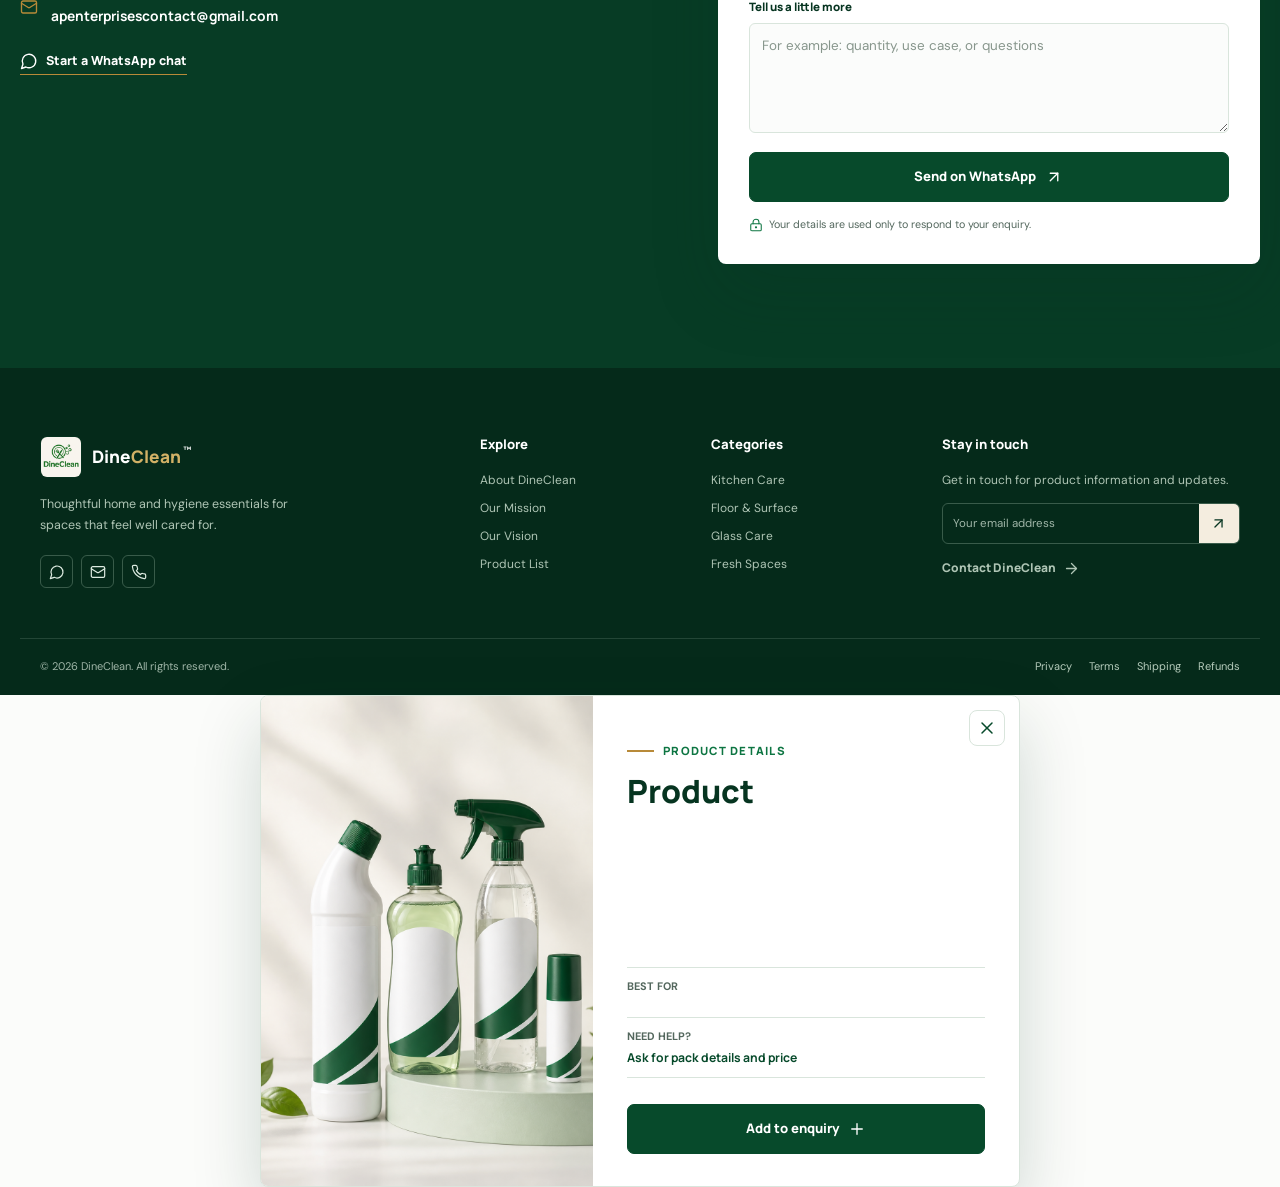
==== commit dfac7e32: "Publish premium DineClean redesign" ====
--- a/index.html
+++ b/index.html
@@ -3,191 +3,474 @@
   <head>
     <meta charset="UTF-8" />
     <meta name="viewport" content="width=device-width, initial-scale=1.0" />
-    <title>Dine Clean | Professional Home & Cleaning Essentials</title>
+    <meta name="theme-color" content="#0b5b35" />
+    <meta name="robots" content="index, follow" />
+    <title>DineClean | Premium Home & Cleaning Essentials</title>
     <meta
       name="description"
-      content="Dine Clean supplies dish wash, phenyl, floor cleaners, glass cleaners, fresheners, and everyday home cleaning essentials."
+      content="DineClean offers thoughtful home and hygiene essentials for kitchens, floors, glass surfaces, and fresh everyday spaces."
     />
+    <link rel="canonical" href="https://dineclean.in/" />
+    <link rel="preconnect" href="https://fonts.googleapis.com" />
+    <link rel="preconnect" href="https://fonts.gstatic.com" crossorigin />
+    <link
+      href="https://fonts.googleapis.com/css2?family=Manrope:wght@400;500;600;700;800&family=DM+Sans:wght@400;500;600;700&display=swap"
+      rel="stylesheet"
+    />
+    <link
+      rel="preload"
+      as="image"
+      href="assets/dineclean-product-collection.png"
+      imagesrcset="assets/dineclean-product-collection.png 1122w"
+      imagesizes="(max-width: 760px) 88vw, 46vw"
+    />
+    <meta property="og:type" content="website" />
+    <meta property="og:site_name" content="DineClean" />
+    <meta property="og:title" content="DineClean | Premium Home & Cleaning Essentials" />
+    <meta
+      property="og:description"
+      content="Thoughtful cleaning essentials for fresh, well-cared-for everyday spaces."
+    />
+    <meta property="og:url" content="https://dineclean.in/" />
+    <meta property="og:image" content="https://dineclean.in/assets/dineclean-product-collection.png" />
+    <meta name="twitter:card" content="summary_large_image" />
+    <meta name="twitter:title" content="DineClean | Premium Home & Cleaning Essentials" />
+    <meta
+      name="twitter:description"
+      content="Thoughtful cleaning essentials for fresh, well-cared-for everyday spaces."
+    />
+    <meta name="twitter:image" content="https://dineclean.in/assets/dineclean-product-collection.png" />
+    <script type="application/ld+json">
+      {
+        "@context": "https://schema.org",
+        "@type": "Organization",
+        "name": "DineClean",
+        "url": "https://dineclean.in/",
+        "logo": "https://dineclean.in/assets/dineclean-logo.jpeg",
+        "description": "Home and cleaning essentials for kitchens, floors, glass surfaces, and fresh everyday spaces.",
+        "contactPoint": [
+          {
+            "@type": "ContactPoint",
+            "telephone": "+91-8470004450",
+            "email": "apenterprisescontact@gmail.com",
+            "contactType": "customer service",
+            "areaServed": "IN",
+            "availableLanguage": ["en", "hi"]
+          }
+        ]
+      }
+    </script>
     <link rel="stylesheet" href="styles.css" />
+    <script src="assets/lucide.min.js" defer></script>
+    <script src="script.js" defer></script>
   </head>
   <body>
-    <header class="site-header">
-      <a class="brand" href="#home" aria-label="Dine Clean home">
-        <img src="assets/dineclean-logo.jpeg" alt="Dine Clean logo" />
-        <span>Dine Clean</span>
-      </a>
-
-      <button class="nav-toggle" type="button" aria-label="Open menu" aria-expanded="false">
-        <span></span>
-        <span></span>
-        <span></span>
-      </button>
-
-      <nav class="site-nav" aria-label="Main navigation">
-        <a href="#home">Home</a>
-        <a href="#about">About</a>
-        <a href="#mission">Mission</a>
-        <a href="#vision">Vision</a>
-        <a href="#products">Products</a>
-        <a href="#contact">Contact</a>
-      </nav>
+    <a class="skip-link" href="#main-content">Skip to content</a>
+    <div class="scroll-progress" aria-hidden="true"><span></span></div>
+
+    <header class="site-header" id="site-header">
+      <div class="nav-shell">
+        <a class="brand" href="#home" aria-label="DineClean home">
+          <img src="assets/dineclean-logo.jpeg" alt="DineClean logo" width="96" height="96" />
+          <span>Dine<span>Clean</span><sup>&trade;</sup></span>
+        </a>
+
+        <nav class="site-nav" id="site-nav" aria-label="Main navigation">
+          <a href="#home" data-nav-link>Home</a>
+          <a href="#about" data-nav-link>About</a>
+          <a href="#mission" data-nav-link>Mission</a>
+          <a href="#vision" data-nav-link>Vision</a>
+          <a href="#products" data-nav-link>Products</a>
+          <a href="#contact" data-nav-link>Contact</a>
+        </nav>
+
+        <div class="nav-actions">
+          <button class="icon-button desktop-only" type="button" data-open-search aria-label="Search products" title="Search products">
+            <i data-lucide="search" aria-hidden="true"></i>
+          </button>
+          <button class="icon-button enquiry-button" type="button" data-open-enquiry aria-label="Open product enquiry" title="Your enquiry">
+            <i data-lucide="shopping-bag" aria-hidden="true"></i>
+            <span class="enquiry-count" data-enquiry-count hidden>0</span>
+          </button>
+          <a class="nav-contact desktop-only" href="#contact">Talk to us <i data-lucide="arrow-up-right" aria-hidden="true"></i></a>
+          <button class="nav-toggle" type="button" aria-controls="site-nav" aria-label="Open menu" aria-expanded="false">
+            <i class="menu-icon" data-lucide="menu" aria-hidden="true"></i>
+            <i class="close-icon" data-lucide="x" aria-hidden="true"></i>
+          </button>
+        </div>
+      </div>
     </header>
 
-    <main>
-      <section class="hero" id="home">
-        <div class="hero-copy-block">
-          <p class="eyebrow">Cleaning Essentials for Everyday Spaces</p>
-          <h1>Dine Clean</h1>
-          <p class="hero-copy">
-            Professional home needs and hygiene products made for fresh kitchens, spotless floors,
-            bright glass, and comfortable rooms.
+    <main id="main-content">
+      <section class="hero" id="home" aria-labelledby="hero-title">
+        <div class="hero-grid">
+          <div class="hero-copy" data-reveal="up">
+            <p class="eyebrow"><span></span> Home and hygiene essentials</p>
+            <h1 id="hero-title">Care that feels <em>cleaner.</em></h1>
+            <p class="hero-intro">
+              Thoughtful daily-use essentials for kitchens, floors, glass surfaces, and the spaces you call home.
+            </p>
+            <div class="hero-actions">
+              <a class="button button-primary" href="#products">
+                Explore the range <i data-lucide="arrow-right" aria-hidden="true"></i>
+              </a>
+              <a class="button button-secondary" href="https://wa.me/918470004450" target="_blank" rel="noopener">
+                <i data-lucide="message-circle" aria-hidden="true"></i> WhatsApp us
+              </a>
+            </div>
+            <ul class="hero-notes" aria-label="DineClean benefits">
+              <li><i data-lucide="check" aria-hidden="true"></i> Everyday home care</li>
+              <li><i data-lucide="check" aria-hidden="true"></i> Direct product guidance</li>
+            </ul>
+          </div>
+
+          <div class="hero-visual" data-reveal="right">
+            <div class="hero-visual-frame">
+              <img
+                src="assets/dineclean-product-collection.png"
+                alt="A curated collection of DineClean home-cleaning products"
+                width="1122"
+                height="1400"
+                fetchpriority="high"
+                decoding="async"
+              />
+            </div>
+            <div class="hero-note hero-note-top">
+              <i data-lucide="sparkles" aria-hidden="true"></i>
+              <span>Fresh spaces, simply cared for</span>
+            </div>
+            <div class="hero-note hero-note-bottom">
+              <span class="note-kicker">THE DINECLEAN WAY</span>
+              <strong>Kitchen. Floor. Glass. Air.</strong>
+            </div>
+          </div>
+        </div>
+      </section>
+
+      <section class="assurance-bar" aria-label="DineClean highlights">
+        <div class="assurance-item" data-reveal="up">
+          <i data-lucide="sparkle" aria-hidden="true"></i>
+          <div><strong>Thoughtfully chosen</strong><span>Essentials for daily care</span></div>
+        </div>
+        <div class="assurance-item" data-reveal="up">
+          <i data-lucide="house" aria-hidden="true"></i>
+          <div><strong>For everyday spaces</strong><span>Home, shop, office, and more</span></div>
+        </div>
+        <div class="assurance-item" data-reveal="up">
+          <i data-lucide="messages-square" aria-hidden="true"></i>
+          <div><strong>Direct support</strong><span>Guidance when you need it</span></div>
+        </div>
+      </section>
+
+      <section class="section product-section" id="products" aria-labelledby="products-title">
+        <div class="section-heading split-heading" data-reveal="up">
+          <div>
+            <p class="eyebrow"><span></span> Product list</p>
+            <h2 id="products-title">Every essential, in its right place.</h2>
+          </div>
+          <p>
+            Browse the DineClean range and add the products you need to one simple WhatsApp enquiry.
           </p>
-          <div class="hero-actions">
-            <a class="button primary" href="#products">Explore Products</a>
-            <a class="button secondary" href="https://wa.me/918470004450">WhatsApp Us</a>
-          </div>
-        </div>
-
-        <div class="hero-card" aria-label="Dine Clean product promise">
-          <img src="assets/dineclean-logo.jpeg" alt="Dine Clean brand logo" />
-          <div class="hero-card-content">
-            <p>Trusted cleaning range</p>
-            <strong>Homes . Offices . Restaurants . Shops</strong>
-          </div>
-        </div>
-      </section>
-
-      <section class="trust-strip" aria-label="Dine Clean highlights">
-        <div>
-          <strong>Fresh Fragrance</strong>
-          <span>Clean, pleasant spaces</span>
-        </div>
-        <div>
-          <strong>Daily Use</strong>
-          <span>Products for routine cleaning</span>
-        </div>
-        <div>
-          <strong>Value Focused</strong>
-          <span>Practical choices for every need</span>
-        </div>
-      </section>
-
-      <section class="section about" id="about">
-        <div class="section-heading">
-          <p class="eyebrow">About Dine Clean</p>
-          <h2>Cleanliness made easier for modern homes and workplaces.</h2>
-        </div>
-        <div class="about-layout">
+        </div>
+
+        <div class="product-toolbar" data-reveal="up">
+          <p><span>6</span> everyday cleaning categories</p>
+          <button class="text-button" type="button" data-open-search>
+            Find a product <i data-lucide="search" aria-hidden="true"></i>
+          </button>
+        </div>
+
+        <div class="product-grid">
+          <article class="product-card" id="dish-wash" data-product-card data-name="Dish Wash" data-category="Kitchen care">
+            <div class="product-media product-media-dish">
+              <span class="product-chip">Kitchen care</span>
+              <button class="wishlist-button" type="button" data-wishlist="Dish Wash" aria-label="Save Dish Wash" aria-pressed="false" title="Save Dish Wash">
+                <i data-lucide="heart" aria-hidden="true"></i>
+              </button>
+              <img src="assets/dineclean-product-collection.png" alt="Dish wash product presentation" width="1122" height="1400" loading="lazy" decoding="async" />
+            </div>
+            <div class="product-content">
+              <div class="product-title-row"><h3>Dish Wash</h3><span>01</span></div>
+              <p>For dishes, plates, cookware, and a more comfortable daily kitchen routine.</p>
+              <div class="product-meta"><span>Everyday essential</span><strong>Enquire for price</strong></div>
+              <div class="product-actions">
+                <button class="inline-action" type="button" data-quick-view="Dish Wash"><i data-lucide="eye" aria-hidden="true"></i> Quick view</button>
+                <button class="product-add" type="button" data-add-enquiry="Dish Wash">Add to enquiry <i data-lucide="plus" aria-hidden="true"></i></button>
+              </div>
+            </div>
+          </article>
+
+          <article class="product-card" id="phenyl" data-product-card data-name="Phenyl" data-category="Floor care">
+            <div class="product-media product-media-phenyl">
+              <span class="product-chip">Floor care</span>
+              <button class="wishlist-button" type="button" data-wishlist="Phenyl" aria-label="Save Phenyl" aria-pressed="false" title="Save Phenyl">
+                <i data-lucide="heart" aria-hidden="true"></i>
+              </button>
+              <img src="assets/dineclean-product-collection.png" alt="Phenyl product presentation" width="1122" height="1400" loading="lazy" decoding="async" />
+            </div>
+            <div class="product-content">
+              <div class="product-title-row"><h3>Phenyl</h3><span>02</span></div>
+              <p>A practical choice for regular floor care and a clean-feeling finish.</p>
+              <div class="product-meta"><span>Everyday essential</span><strong>Enquire for price</strong></div>
+              <div class="product-actions">
+                <button class="inline-action" type="button" data-quick-view="Phenyl"><i data-lucide="eye" aria-hidden="true"></i> Quick view</button>
+                <button class="product-add" type="button" data-add-enquiry="Phenyl">Add to enquiry <i data-lucide="plus" aria-hidden="true"></i></button>
+              </div>
+            </div>
+          </article>
+
+          <article class="product-card" id="floor-cleaner" data-product-card data-name="Floor Cleaner" data-category="Floor care">
+            <div class="product-media product-media-floor">
+              <span class="product-chip">Floor care</span>
+              <button class="wishlist-button" type="button" data-wishlist="Floor Cleaner" aria-label="Save Floor Cleaner" aria-pressed="false" title="Save Floor Cleaner">
+                <i data-lucide="heart" aria-hidden="true"></i>
+              </button>
+              <img src="assets/dineclean-product-collection.png" alt="Floor cleaner product presentation" width="1122" height="1400" loading="lazy" decoding="async" />
+            </div>
+            <div class="product-content">
+              <div class="product-title-row"><h3>Floor Cleaner</h3><span>03</span></div>
+              <p>For tile, marble, and common household floor surfaces that need regular attention.</p>
+              <div class="product-meta"><span>Surface care</span><strong>Enquire for price</strong></div>
+              <div class="product-actions">
+                <button class="inline-action" type="button" data-quick-view="Floor Cleaner"><i data-lucide="eye" aria-hidden="true"></i> Quick view</button>
+                <button class="product-add" type="button" data-add-enquiry="Floor Cleaner">Add to enquiry <i data-lucide="plus" aria-hidden="true"></i></button>
+              </div>
+            </div>
+          </article>
+
+          <article class="product-card" id="glass-cleaner" data-product-card data-name="Glass Cleaner" data-category="Surface care">
+            <div class="product-media product-media-glass">
+              <span class="product-chip">Surface care</span>
+              <button class="wishlist-button" type="button" data-wishlist="Glass Cleaner" aria-label="Save Glass Cleaner" aria-pressed="false" title="Save Glass Cleaner">
+                <i data-lucide="heart" aria-hidden="true"></i>
+              </button>
+              <img src="assets/dineclean-product-collection.png" alt="Glass cleaner product presentation" width="1122" height="1400" loading="lazy" decoding="async" />
+            </div>
+            <div class="product-content">
+              <div class="product-title-row"><h3>Glass Cleaner</h3><span>04</span></div>
+              <p>For windows, mirrors, glass tables, and brighter-looking everyday surfaces.</p>
+              <div class="product-meta"><span>Surface care</span><strong>Enquire for price</strong></div>
+              <div class="product-actions">
+                <button class="inline-action" type="button" data-quick-view="Glass Cleaner"><i data-lucide="eye" aria-hidden="true"></i> Quick view</button>
+                <button class="product-add" type="button" data-add-enquiry="Glass Cleaner">Add to enquiry <i data-lucide="plus" aria-hidden="true"></i></button>
+              </div>
+            </div>
+          </article>
+
+          <article class="product-card" id="freshener" data-product-card data-name="Freshener" data-category="Fresh spaces">
+            <div class="product-media product-media-freshener">
+              <span class="product-chip">Fresh spaces</span>
+              <button class="wishlist-button" type="button" data-wishlist="Freshener" aria-label="Save Freshener" aria-pressed="false" title="Save Freshener">
+                <i data-lucide="heart" aria-hidden="true"></i>
+              </button>
+              <img src="assets/dineclean-product-collection.png" alt="Freshener product presentation" width="1122" height="1400" loading="lazy" decoding="async" />
+            </div>
+            <div class="product-content">
+              <div class="product-title-row"><h3>Freshener</h3><span>05</span></div>
+              <p>For a pleasant finishing touch in frequently used home and workplace spaces.</p>
+              <div class="product-meta"><span>Air care</span><strong>Enquire for price</strong></div>
+              <div class="product-actions">
+                <button class="inline-action" type="button" data-quick-view="Freshener"><i data-lucide="eye" aria-hidden="true"></i> Quick view</button>
+                <button class="product-add" type="button" data-add-enquiry="Freshener">Add to enquiry <i data-lucide="plus" aria-hidden="true"></i></button>
+              </div>
+            </div>
+          </article>
+
+          <article class="product-card" id="room-freshener" data-product-card data-name="Room Freshener" data-category="Fresh spaces">
+            <div class="product-media product-media-room">
+              <span class="product-chip">Fresh spaces</span>
+              <button class="wishlist-button" type="button" data-wishlist="Room Freshener" aria-label="Save Room Freshener" aria-pressed="false" title="Save Room Freshener">
+                <i data-lucide="heart" aria-hidden="true"></i>
+              </button>
+              <img src="assets/dineclean-product-collection.png" alt="Room freshener product presentation" width="1122" height="1400" loading="lazy" decoding="async" />
+            </div>
+            <div class="product-content">
+              <div class="product-title-row"><h3>Room Freshener</h3><span>06</span></div>
+              <p>For bedrooms, halls, offices, reception areas, and other shared spaces.</p>
+              <div class="product-meta"><span>Air care</span><strong>Enquire for price</strong></div>
+              <div class="product-actions">
+                <button class="inline-action" type="button" data-quick-view="Room Freshener"><i data-lucide="eye" aria-hidden="true"></i> Quick view</button>
+                <button class="product-add" type="button" data-add-enquiry="Room Freshener">Add to enquiry <i data-lucide="plus" aria-hidden="true"></i></button>
+              </div>
+            </div>
+          </article>
+        </div>
+      </section>
+
+      <section class="section about-section" id="about" aria-labelledby="about-title">
+        <div class="about-image" data-reveal="left">
+          <img src="assets/dineclean-product-collection.png" alt="DineClean cleaning range arranged for home care" width="1122" height="1400" loading="lazy" decoding="async" />
+          <div class="about-image-caption"><i data-lucide="leaf" aria-hidden="true"></i><span>Fresh thinking for everyday care</span></div>
+        </div>
+        <div class="about-copy" data-reveal="right">
+          <p class="eyebrow"><span></span> About DineClean</p>
+          <h2 id="about-title">Small routines. Noticeably cared-for spaces.</h2>
           <p>
-            Dine Clean supplies daily-use home needs and cleaning items for kitchens, floors,
-            glass surfaces, bathrooms, rooms, and shared spaces. Our products are selected for
-            practical cleaning performance and a fresh finish.
+            DineClean brings together essential products for the daily moments that keep a space comfortable, clean, and welcoming. From the kitchen sink to the final room refresh, every category has a clear place in your routine.
           </p>
           <p>
-            Whether it is a family home, office, shop, restaurant, or small business, Dine Clean
-            helps keep spaces hygienic, welcoming, and ready for everyday life.
+            Whether you are caring for a family home, office, shop, restaurant, or shared space, our range is built around the needs that come up again and again.
           </p>
-        </div>
-      </section>
-
-      <section class="statement-grid" id="mission">
-        <article class="statement-card dark">
-          <p class="eyebrow">Mission</p>
-          <h2>To make everyday cleaning simple, affordable, and reliable.</h2>
-          <p>
-            We provide quality cleaning essentials that help people maintain healthier, fresher
-            spaces with confidence.
-          </p>
-        </article>
-
-        <article class="statement-card light" id="vision">
-          <p class="eyebrow">Vision</p>
-          <h2>To become a trusted cleaning partner for homes and businesses.</h2>
-          <p>
-            We aim to grow Dine Clean into a dependable name known for strong cleaning
-            performance, freshness, and customer-friendly service.
-          </p>
-        </article>
-      </section>
-
-      <section class="section products" id="products">
-        <div class="section-heading compact">
-          <p class="eyebrow">Product List</p>
-          <h2>Essential products for every corner.</h2>
-          <p>
-            A complete cleaning range for daily hygiene, surface care, and fresh-smelling spaces.
-          </p>
-        </div>
-
-        <div class="product-grid">
-          <article class="product-card">
-            <span class="product-icon">01</span>
-            <h3>Dish Wash</h3>
-            <p>For utensils, plates, cookware, and daily kitchen cleaning.</p>
-          </article>
-          <article class="product-card">
-            <span class="product-icon">02</span>
-            <h3>Phenyl</h3>
-            <p>For hygienic floor cleaning with a fresh, clean finish.</p>
-          </article>
-          <article class="product-card">
-            <span class="product-icon">03</span>
-            <h3>Floor Cleaners</h3>
-            <p>For tiled, marble, and common household floor surfaces.</p>
-          </article>
-          <article class="product-card">
-            <span class="product-icon">04</span>
-            <h3>Glass Cleaners</h3>
-            <p>For mirrors, windows, glass tables, and bright surfaces.</p>
-          </article>
-          <article class="product-card">
-            <span class="product-icon">05</span>
-            <h3>Fresheners</h3>
-            <p>For a pleasant fragrance in frequently used spaces.</p>
-          </article>
-          <article class="product-card">
-            <span class="product-icon">06</span>
-            <h3>Room Fresheners</h3>
-            <p>For bedrooms, halls, offices, washrooms, and reception areas.</p>
-          </article>
-        </div>
-      </section>
-
-      <section class="contact-section" id="contact">
-        <div class="contact-copy">
-          <p class="eyebrow">Contact</p>
-          <h2>Ready to order or ask about products?</h2>
-          <p>
-            Share your requirement and Dine Clean will help you choose the right cleaning items
-            for your home, shop, office, or restaurant.
-          </p>
-        </div>
-
-        <div class="contact-box">
-          <div class="contact-row">
-            <span>Phone</span>
-            <a href="tel:+918470004450">+91- 8470004450</a>
-          </div>
-          <div class="contact-row">
-            <span>Email</span>
-            <a href="mailto:apenterprisescontact@gmail.com">apenterprisescontact@gmail.com</a>
-          </div>
-          <div class="contact-actions">
-            <a class="button primary" href="https://wa.me/918470004450">WhatsApp</a>
-            <a class="button secondary" href="mailto:apenterprisescontact@gmail.com">Email</a>
-          </div>
-        </div>
+          <div class="about-points">
+            <div><i data-lucide="utensils" aria-hidden="true"></i><span>Kitchen and dish care</span></div>
+            <div><i data-lucide="spray-can" aria-hidden="true"></i><span>Floor and surface care</span></div>
+            <div><i data-lucide="wind" aria-hidden="true"></i><span>Fresh spaces and air care</span></div>
+          </div>
+        </div>
+      </section>
+
+      <section class="section choice-section" aria-labelledby="choice-title">
+        <div class="section-heading centered" data-reveal="up">
+          <p class="eyebrow"><span></span> Why choose DineClean</p>
+          <h2 id="choice-title">An easier way to choose everyday care.</h2>
+        </div>
+        <div class="choice-grid">
+          <article class="choice-card" data-reveal="up"><i data-lucide="list-checks" aria-hidden="true"></i><h3>Clear product choices</h3><p>Find the essential you need without overcomplicating the routine.</p></article>
+          <article class="choice-card" data-reveal="up"><i data-lucide="calendar-check-2" aria-hidden="true"></i><h3>Made for daily use</h3><p>A practical range for the cleaning moments that happen every day.</p></article>
+          <article class="choice-card" data-reveal="up"><i data-lucide="layout-grid" aria-hidden="true"></i><h3>Care across spaces</h3><p>Kitchen, floor, glass, and room care in one considered collection.</p></article>
+          <article class="choice-card" data-reveal="up"><i data-lucide="phone-call" aria-hidden="true"></i><h3>Easy to ask</h3><p>Use WhatsApp, phone, or email when you want help selecting products.</p></article>
+        </div>
+      </section>
+
+      <section class="statement-section" id="mission" aria-labelledby="mission-title">
+        <div class="statement-card statement-dark" data-reveal="left">
+          <div>
+            <p class="eyebrow"><span></span> Our mission</p>
+            <h2 id="mission-title">To make everyday cleaning feel simpler, more reliable, and more considered.</h2>
+          </div>
+          <p>We want the practical work of caring for a space to feel easier to choose, easier to manage, and more satisfying to finish.</p>
+          <i class="statement-mark" data-lucide="sparkles" aria-hidden="true"></i>
+        </div>
+        <div class="statement-card statement-light" id="vision" data-reveal="right">
+          <div>
+            <p class="eyebrow"><span></span> Our vision</p>
+            <h2>To become a trusted name in thoughtful care for Indian homes and everyday workspaces.</h2>
+          </div>
+          <p>We are building DineClean around clear choices, approachable support, and a lasting respect for the spaces people live and work in.</p>
+          <i class="statement-mark" data-lucide="heart-handshake" aria-hidden="true"></i>
+        </div>
+      </section>
+
+      <section class="section category-section" aria-labelledby="categories-title">
+        <div class="section-heading split-heading" data-reveal="up">
+          <div>
+            <p class="eyebrow"><span></span> Browse by need</p>
+            <h2 id="categories-title">Care that meets the moment.</h2>
+          </div>
+          <a class="text-button" href="#products">View all products <i data-lucide="arrow-right" aria-hidden="true"></i></a>
+        </div>
+        <div class="category-grid">
+          <a class="category-card category-kitchen" href="#dish-wash" data-reveal="up"><span>01</span><i data-lucide="utensils" aria-hidden="true"></i><h3>Kitchen Care</h3><p>Dish wash and easy daily cleanup.</p><i class="category-arrow" data-lucide="arrow-up-right" aria-hidden="true"></i></a>
+          <a class="category-card category-floor" href="#floor-cleaner" data-reveal="up"><span>02</span><i data-lucide="waves" aria-hidden="true"></i><h3>Floor &amp; Surface</h3><p>Phenyl, floor, and glass cleaning.</p><i class="category-arrow" data-lucide="arrow-up-right" aria-hidden="true"></i></a>
+          <a class="category-card category-air" href="#room-freshener" data-reveal="up"><span>03</span><i data-lucide="wind" aria-hidden="true"></i><h3>Fresh Spaces</h3><p>Fresheners for the finishing touch.</p><i class="category-arrow" data-lucide="arrow-up-right" aria-hidden="true"></i></a>
+        </div>
+      </section>
+
+      <section class="promise-section" aria-labelledby="promise-title">
+        <div class="promise-intro" data-reveal="left">
+          <p class="eyebrow"><span></span> The DineClean promise</p>
+          <h2 id="promise-title">Less fuss. More care in every corner.</h2>
+        </div>
+        <div class="promise-list" data-reveal="right">
+          <div><span>01</span><div><h3>Start with the space</h3><p>Choose what you need for the kitchen, floor, glass, or air around you.</p></div></div>
+          <div><span>02</span><div><h3>Keep it practical</h3><p>Build a daily routine around products that make sense for real life.</p></div></div>
+          <div><span>03</span><div><h3>Ask with confidence</h3><p>Tell us what you need and we will help guide your product enquiry.</p></div></div>
+        </div>
+      </section>
+
+      <section class="section faq-section" aria-labelledby="faq-title">
+        <div class="section-heading centered" data-reveal="up">
+          <p class="eyebrow"><span></span> Frequently asked questions</p>
+          <h2 id="faq-title">Simple answers, before you get in touch.</h2>
+        </div>
+        <div class="faq-list" data-reveal="up">
+          <details>
+            <summary>How can I place an enquiry?<i data-lucide="plus" aria-hidden="true"></i></summary>
+            <p>Add products to your enquiry list, then send it directly on WhatsApp. You can also contact us by phone or email.</p>
+          </details>
+          <details>
+            <summary>Can I ask about more than one product?<i data-lucide="plus" aria-hidden="true"></i></summary>
+            <p>Yes. Add every product you are interested in to the enquiry list and send one clear message to DineClean.</p>
+          </details>
+          <details>
+            <summary>Can I discuss a bulk requirement?<i data-lucide="plus" aria-hidden="true"></i></summary>
+            <p>Yes. Share the products and quantity you are looking for through WhatsApp, phone, or email to discuss availability.</p>
+          </details>
+          <details>
+            <summary>Where can I get product and pack information?<i data-lucide="plus" aria-hidden="true"></i></summary>
+            <p>Use the quick view on any product, then contact us for the latest pack options, availability, and price information.</p>
+          </details>
+        </div>
+      </section>
+
+      <section class="contact-section" id="contact" aria-labelledby="contact-title">
+        <div class="contact-intro" data-reveal="left">
+          <p class="eyebrow"><span></span> Contact DineClean</p>
+          <h2 id="contact-title">Let us help you choose the right everyday essentials.</h2>
+          <p>Tell us about the space you are caring for or the products you need. We will take it from there.</p>
+          <div class="contact-details">
+            <a href="tel:+918470004450"><i data-lucide="phone" aria-hidden="true"></i><span><small>Call us</small>+91 8470004450</span></a>
+            <a href="mailto:apenterprisescontact@gmail.com"><i data-lucide="mail" aria-hidden="true"></i><span><small>Email us</small>apenterprisescontact@gmail.com</span></a>
+          </div>
+          <a class="contact-whatsapp" href="https://wa.me/918470004450" target="_blank" rel="noopener"><i data-lucide="message-circle" aria-hidden="true"></i> Start a WhatsApp chat</a>
+        </div>
+
+        <form class="enquiry-form" id="contact-form" novalidate data-reveal="right">
+          <div class="form-heading"><span>Send an enquiry</span><p>We will open WhatsApp with your details filled in.</p></div>
+          <div class="form-grid">
+            <label>Your name<input type="text" name="name" autocomplete="name" required placeholder="Your name" /></label>
+            <label>Phone number<input type="tel" name="phone" autocomplete="tel" required placeholder="Your phone number" /></label>
+          </div>
+          <label>What do you need?<select name="product" required><option value="">Select a product</option><option>Dish Wash</option><option>Phenyl</option><option>Floor Cleaner</option><option>Glass Cleaner</option><option>Freshener</option><option>Room Freshener</option><option>Multiple products</option><option>Bulk requirement</option></select></label>
+          <label>Tell us a little more<textarea name="message" rows="4" placeholder="For example: quantity, use case, or questions"></textarea></label>
+          <button class="button button-primary form-submit" type="submit">Send on WhatsApp <i data-lucide="arrow-up-right" aria-hidden="true"></i></button>
+          <p class="form-note"><i data-lucide="lock-keyhole" aria-hidden="true"></i> Your details are used only to respond to your enquiry.</p>
+        </form>
       </section>
     </main>
 
     <footer class="site-footer">
-      <a class="footer-brand" href="#home">
-        <img src="assets/dineclean-logo.jpeg" alt="Dine Clean logo" />
-        <span>Dine Clean</span>
-      </a>
-      <p>&copy; 2026 Dine Clean. Home needs and cleaning essentials.</p>
+      <div class="footer-main">
+        <div class="footer-brand-block">
+          <a class="brand footer-brand" href="#home" aria-label="DineClean home">
+            <img src="assets/dineclean-logo.jpeg" alt="DineClean logo" width="96" height="96" />
+            <span>Dine<span>Clean</span><sup>&trade;</sup></span>
+          </a>
+          <p>Thoughtful home and hygiene essentials for spaces that feel well cared for.</p>
+          <div class="footer-contact-icons">
+            <a href="https://wa.me/918470004450" target="_blank" rel="noopener" aria-label="WhatsApp DineClean" title="WhatsApp"><i data-lucide="message-circle" aria-hidden="true"></i></a>
+            <a href="mailto:apenterprisescontact@gmail.com" aria-label="Email DineClean" title="Email"><i data-lucide="mail" aria-hidden="true"></i></a>
+            <a href="tel:+918470004450" aria-label="Call DineClean" title="Call"><i data-lucide="phone" aria-hidden="true"></i></a>
+          </div>
+        </div>
+        <div class="footer-column"><h3>Explore</h3><a href="#about">About DineClean</a><a href="#mission">Our Mission</a><a href="#vision">Our Vision</a><a href="#products">Product List</a></div>
+        <div class="footer-column"><h3>Categories</h3><a href="#dish-wash">Kitchen Care</a><a href="#floor-cleaner">Floor &amp; Surface</a><a href="#glass-cleaner">Glass Care</a><a href="#room-freshener">Fresh Spaces</a></div>
+        <div class="footer-column footer-newsletter"><h3>Stay in touch</h3><p>Get in touch for product information and updates.</p><form id="newsletter-form"><label class="sr-only" for="newsletter-email">Email address</label><input id="newsletter-email" name="email" type="email" autocomplete="email" placeholder="Your email address" required /><button type="submit" aria-label="Email DineClean for updates" title="Email DineClean"><i data-lucide="arrow-up-right" aria-hidden="true"></i></button></form><a class="footer-contact-link" href="#contact">Contact DineClean <i data-lucide="arrow-right" aria-hidden="true"></i></a></div>
+      </div>
+      <div class="footer-bottom"><p>&copy; <span id="current-year">2026</span> DineClean. All rights reserved.</p><nav aria-label="Legal links"><a href="privacy.html">Privacy</a><a href="terms.html">Terms</a><a href="shipping.html">Shipping</a><a href="refund.html">Refunds</a></nav></div>
     </footer>
 
-    <script src="script.js"></script>
+    <a class="floating-whatsapp" href="https://wa.me/918470004450" target="_blank" rel="noopener" aria-label="Chat with DineClean on WhatsApp" title="WhatsApp DineClean"><i data-lucide="message-circle" aria-hidden="true"></i><span>WhatsApp</span></a>
+    <button class="back-to-top" type="button" data-back-to-top aria-label="Back to top" title="Back to top"><i data-lucide="arrow-up" aria-hidden="true"></i></button>
+    <div class="toast" role="status" aria-live="polite" aria-atomic="true"></div>
+
+    <dialog class="product-dialog" id="product-dialog" aria-labelledby="product-dialog-title">
+      <button class="dialog-close" type="button" data-close-dialog aria-label="Close product details" title="Close"><i data-lucide="x" aria-hidden="true"></i></button>
+      <div class="product-dialog-media"><img id="dialog-product-image" src="assets/dineclean-product-collection.png" alt="" width="1122" height="1400" /></div>
+      <div class="product-dialog-content"><p class="eyebrow" id="dialog-category"><span></span> Product details</p><h2 id="product-dialog-title">Product</h2><p id="dialog-product-description"></p><div class="dialog-info"><div><span>Best for</span><strong id="dialog-product-use"></strong></div><div><span>Need help?</span><strong>Ask for pack details and price</strong></div></div><button class="button button-primary" type="button" id="dialog-add-button">Add to enquiry <i data-lucide="plus" aria-hidden="true"></i></button></div>
+    </dialog>
+
+    <dialog class="search-dialog" id="search-dialog" aria-labelledby="search-dialog-title">
+      <div class="dialog-top"><h2 id="search-dialog-title">Find a product</h2><button class="dialog-close" type="button" data-close-dialog aria-label="Close search" title="Close"><i data-lucide="x" aria-hidden="true"></i></button></div>
+      <label class="search-field"><i data-lucide="search" aria-hidden="true"></i><input id="product-search" type="search" placeholder="Try dish wash, floor, glass..." autocomplete="off" /><span class="sr-only">Search products</span></label>
+      <div class="search-results" id="search-results" aria-live="polite"></div>
+    </dialog>
+
+    <dialog class="enquiry-dialog" id="enquiry-dialog" aria-labelledby="enquiry-dialog-title">
+      <div class="dialog-top"><div><p class="eyebrow"><span></span> Your product list</p><h2 id="enquiry-dialog-title">Product enquiry</h2></div><button class="dialog-close" type="button" data-close-dialog aria-label="Close product enquiry" title="Close"><i data-lucide="x" aria-hidden="true"></i></button></div>
+      <div class="enquiry-items" id="enquiry-items"></div>
+      <div class="enquiry-empty" id="enquiry-empty"><i data-lucide="shopping-bag" aria-hidden="true"></i><h3>Your enquiry list is empty</h3><p>Add any products you would like to ask about.</p><button class="button button-secondary" type="button" data-close-dialog data-explore-products>Explore products</button></div>
+      <div class="enquiry-footer" id="enquiry-footer" hidden><p>Your selected products will be included in a WhatsApp message.</p><button class="button button-primary" type="button" data-send-enquiry>Continue on WhatsApp <i data-lucide="arrow-up-right" aria-hidden="true"></i></button></div>
+    </dialog>
   </body>
 </html>
--- a/styles.css
+++ b/styles.css
@@ -1,14 +1,22 @@
 :root {
-  --green-900: #0b4f24;
-  --green-800: #116b2f;
-  --green-600: #16833a;
-  --green-100: #e9f8ee;
-  --green-50: #f5fbf7;
-  --ink: #173224;
-  --muted: #607268;
-  --line: #d8e8de;
+  --green-950: #063420;
+  --green-900: #074a2b;
+  --green-800: #0b6439;
+  --green-700: #0d7542;
+  --green-100: #e9f4eb;
+  --green-50: #f4f9f5;
+  --ink: #153326;
+  --ink-soft: #53675d;
+  --line: #d9e5dc;
   --white: #ffffff;
-  --shadow: 0 18px 45px rgba(12, 84, 37, 0.14);
+  --linen: #fbfcfa;
+  --gold: #b88a39;
+  --gold-soft: #f4eddf;
+  --shadow-sm: 0 8px 20px rgba(6, 52, 32, 0.07);
+  --shadow-md: 0 20px 46px rgba(6, 52, 32, 0.11);
+  --shadow-lg: 0 28px 68px rgba(6, 52, 32, 0.18);
+  --page-x: max(20px, calc((100vw - 1240px) / 2));
+  --header-height: 78px;
 }
 
 * {
@@ -16,20 +24,46 @@
 }
 
 html {
+  overflow-x: clip;
   scroll-behavior: smooth;
+  scroll-padding-top: calc(var(--header-height) + 24px);
 }
 
 body {
+  min-width: 320px;
   margin: 0;
+  overflow-x: clip;
   color: var(--ink);
-  font-family: Arial, Helvetica, sans-serif;
-  background: var(--white);
+  background: var(--linen);
+  font-family: "DM Sans", Arial, sans-serif;
+  font-size: 16px;
   line-height: 1.6;
+  text-rendering: optimizeLegibility;
+}
+
+body:has(dialog[open]) {
+  overflow: hidden;
 }
 
 img {
+  display: block;
   max-width: 100%;
-  display: block;
+}
+
+button,
+input,
+select,
+textarea {
+  font: inherit;
+}
+
+button,
+a {
+  -webkit-tap-highlight-color: transparent;
+}
+
+button {
+  cursor: pointer;
 }
 
 a {
@@ -37,98 +71,310 @@
   text-decoration: none;
 }
 
+svg {
+  width: 20px;
+  height: 20px;
+  stroke-width: 1.8;
+}
+
+.sr-only {
+  position: absolute;
+  width: 1px;
+  height: 1px;
+  padding: 0;
+  margin: -1px;
+  overflow: hidden;
+  clip: rect(0, 0, 0, 0);
+  white-space: nowrap;
+  border: 0;
+}
+
+.skip-link {
+  position: fixed;
+  top: 14px;
+  left: 14px;
+  z-index: 100;
+  padding: 10px 14px;
+  color: var(--white);
+  background: var(--green-900);
+  border-radius: 6px;
+  transform: translateY(-150%);
+  transition: transform 180ms ease;
+}
+
+.skip-link:focus {
+  transform: translateY(0);
+}
+
+:focus-visible {
+  outline: 3px solid rgba(184, 138, 57, 0.78);
+  outline-offset: 3px;
+}
+
+.scroll-progress {
+  position: fixed;
+  top: 0;
+  left: 0;
+  z-index: 80;
+  width: 100%;
+  height: 3px;
+  pointer-events: none;
+}
+
+.scroll-progress span {
+  display: block;
+  width: 100%;
+  height: 100%;
+  background: var(--gold);
+  transform: scaleX(0);
+  transform-origin: left;
+}
+
 .site-header {
   position: sticky;
   top: 0;
-  z-index: 20;
+  z-index: 40;
+  width: 100%;
+  min-height: var(--header-height);
+  border-bottom: 1px solid transparent;
+  background: rgba(251, 252, 250, 0.76);
+  backdrop-filter: blur(14px);
+  transition: min-height 220ms ease, background 220ms ease, border-color 220ms ease, box-shadow 220ms ease;
+}
+
+.site-header.is-scrolled {
+  min-height: 68px;
+  border-color: rgba(217, 229, 220, 0.86);
+  background: rgba(255, 255, 255, 0.96);
+  box-shadow: 0 4px 18px rgba(6, 52, 32, 0.05);
+}
+
+.nav-shell {
   display: flex;
   align-items: center;
   justify-content: space-between;
   gap: 24px;
-  min-height: 76px;
-  padding: 12px clamp(18px, 5vw, 72px);
-  background: rgba(255, 255, 255, 0.94);
-  border-bottom: 1px solid var(--line);
-  backdrop-filter: blur(16px);
+  width: 100%;
+  max-width: 1440px;
+  min-height: inherit;
+  padding: 10px var(--page-x);
+  margin: 0 auto;
 }
 
 .brand {
-  display: flex;
-  align-items: center;
-  gap: 12px;
-  font-size: 1.25rem;
+  display: inline-flex;
+  flex: 0 0 auto;
+  align-items: center;
+  gap: 10px;
+  color: var(--green-900);
+  font-family: "Manrope", Arial, sans-serif;
+  font-size: 1.08rem;
   font-weight: 800;
-  color: var(--green-800);
-}
-
-.brand img {
-  width: 48px;
-  height: 48px;
+  letter-spacing: 0;
+}
+
+.brand > img {
+  width: 42px;
+  height: 42px;
+  object-fit: cover;
+  border: 1px solid rgba(11, 100, 57, 0.11);
+  border-radius: 7px;
+}
+
+.brand > span > span {
+  color: var(--gold);
+}
+
+.brand sup {
+  margin-left: 2px;
+  font-size: 0.52em;
+  vertical-align: top;
+}
+
+.site-nav {
+  display: flex;
+  align-items: center;
+  justify-content: center;
+  gap: 22px;
+  margin-left: auto;
+}
+
+.site-nav a {
+  position: relative;
+  padding: 10px 0;
+  color: #476055;
+  font-family: "Manrope", Arial, sans-serif;
+  font-size: 0.79rem;
+  font-weight: 700;
+  letter-spacing: 0.02em;
+  transition: color 160ms ease;
+}
+
+.site-nav a::after {
+  position: absolute;
+  right: 0;
+  bottom: 4px;
+  left: 0;
+  height: 2px;
+  content: "";
+  background: var(--green-700);
+  transform: scaleX(0);
+  transform-origin: right;
+  transition: transform 180ms ease;
+}
+
+.site-nav a:hover,
+.site-nav a.is-active {
+  color: var(--green-900);
+}
+
+.site-nav a:hover::after,
+.site-nav a.is-active::after {
+  transform: scaleX(1);
+  transform-origin: left;
+}
+
+.nav-actions {
+  display: flex;
+  flex: 0 0 auto;
+  align-items: center;
+  gap: 8px;
+}
+
+.icon-button,
+.nav-toggle,
+.wishlist-button,
+.dialog-close,
+.back-to-top {
+  display: inline-grid;
+  width: 42px;
+  height: 42px;
+  padding: 0;
+  color: var(--green-900);
+  background: var(--white);
+  border: 1px solid var(--line);
   border-radius: 8px;
-  object-fit: cover;
-}
-
-.site-nav {
-  display: flex;
-  align-items: center;
-  gap: clamp(12px, 2vw, 24px);
-  font-size: 0.95rem;
-  font-weight: 700;
-  color: var(--ink);
-}
-
-.site-nav a {
-  padding: 8px 0;
-  border-bottom: 2px solid transparent;
-}
-
-.site-nav a:hover,
-.site-nav a:focus-visible {
-  color: var(--green-800);
-  border-color: var(--green-600);
+  place-items: center;
+  transition: color 160ms ease, background 160ms ease, border-color 160ms ease, transform 160ms ease, box-shadow 160ms ease;
+}
+
+.icon-button:hover,
+.nav-toggle:hover,
+.wishlist-button:hover,
+.dialog-close:hover,
+.back-to-top:hover {
+  color: var(--white);
+  background: var(--green-800);
+  border-color: var(--green-800);
+  box-shadow: var(--shadow-sm);
+  transform: translateY(-2px);
+}
+
+.enquiry-button {
+  position: relative;
+}
+
+.enquiry-count {
+  position: absolute;
+  top: -6px;
+  right: -6px;
+  min-width: 19px;
+  height: 19px;
+  padding: 0 4px;
+  color: var(--white);
+  background: var(--gold);
+  border: 2px solid var(--linen);
+  border-radius: 999px;
+  font-size: 0.66rem;
+  font-weight: 800;
+  line-height: 15px;
+  text-align: center;
+}
+
+.nav-contact {
+  display: inline-flex;
+  align-items: center;
+  gap: 7px;
+  min-height: 42px;
+  padding: 0 14px;
+  color: var(--white);
+  background: var(--green-900);
+  border: 1px solid var(--green-900);
+  border-radius: 7px;
+  font-family: "Manrope", Arial, sans-serif;
+  font-size: 0.77rem;
+  font-weight: 800;
+  transition: background 160ms ease, transform 160ms ease, box-shadow 160ms ease;
+}
+
+.nav-contact svg {
+  width: 16px;
+  height: 16px;
+}
+
+.nav-contact:hover {
+  background: var(--green-700);
+  box-shadow: var(--shadow-sm);
+  transform: translateY(-2px);
 }
 
 .nav-toggle {
   display: none;
-  width: 44px;
-  height: 44px;
-  border: 1px solid var(--line);
-  border-radius: 8px;
-  background: var(--white);
-  cursor: pointer;
-}
-
-.nav-toggle span {
+}
+
+.nav-toggle .close-icon {
+  display: none;
+}
+
+.nav-toggle.is-open .menu-icon {
+  display: none;
+}
+
+.nav-toggle.is-open .close-icon {
   display: block;
-  width: 20px;
+}
+
+.hero {
+  overflow: clip;
+  padding: 62px var(--page-x) 70px;
+  background: var(--linen);
+  border-bottom: 1px solid var(--line);
+}
+
+.hero-grid {
+  display: grid;
+  grid-template-columns: minmax(0, 0.98fr) minmax(410px, 0.8fr);
+  align-items: center;
+  gap: clamp(46px, 8vw, 132px);
+  width: 100%;
+  max-width: 1240px;
+  min-height: 590px;
+  margin: 0 auto;
+}
+
+.hero-copy {
+  max-width: 640px;
+}
+
+.eyebrow {
+  display: flex;
+  align-items: center;
+  gap: 9px;
+  margin: 0 0 15px;
+  color: var(--green-700);
+  font-family: "Manrope", Arial, sans-serif;
+  font-size: 0.71rem;
+  font-weight: 800;
+  letter-spacing: 0.11em;
+  line-height: 1.2;
+  text-transform: uppercase;
+}
+
+.eyebrow > span {
+  display: inline-block;
+  width: 27px;
   height: 2px;
-  margin: 5px auto;
-  background: var(--green-800);
-}
-
-.hero {
-  min-height: calc(100vh - 76px);
-  display: grid;
-  grid-template-columns: minmax(0, 1fr) minmax(280px, 520px);
-  align-items: center;
-  gap: clamp(36px, 6vw, 84px);
-  padding: clamp(48px, 8vw, 96px) clamp(18px, 5vw, 72px);
-  background:
-    linear-gradient(135deg, rgba(233, 248, 238, 0.92), rgba(255, 255, 255, 0.84)),
-    radial-gradient(circle at 86% 18%, rgba(22, 131, 58, 0.16), transparent 28%);
-}
-
-.hero-content {
-  max-width: 700px;
-}
-
-.eyebrow {
-  margin: 0 0 10px;
-  color: var(--green-800);
-  font-size: 0.78rem;
-  font-weight: 800;
-  letter-spacing: 0.08em;
-  text-transform: uppercase;
+  background: var(--gold);
 }
 
 h1,
@@ -138,332 +384,2373 @@
   margin-top: 0;
 }
 
+h1,
+h2,
+h3 {
+  font-family: "Manrope", Arial, sans-serif;
+  letter-spacing: 0;
+}
+
 h1 {
-  margin-bottom: 18px;
+  max-width: 620px;
+  margin-bottom: 22px;
+  color: var(--green-950);
+  font-size: 4.8rem;
+  font-weight: 800;
+  line-height: 1.02;
+}
+
+h1 em {
+  color: var(--green-700);
+  font-family: Georgia, serif;
+  font-weight: 400;
+}
+
+h2 {
+  margin-bottom: 20px;
+  color: var(--green-950);
+  font-size: 2.55rem;
+  font-weight: 800;
+  line-height: 1.16;
+}
+
+h3 {
+  margin-bottom: 8px;
+  color: var(--green-950);
+  font-size: 1rem;
+  font-weight: 800;
+  line-height: 1.28;
+}
+
+.hero-intro {
+  max-width: 550px;
+  margin-bottom: 0;
+  color: var(--ink-soft);
+  font-size: 1.13rem;
+  line-height: 1.72;
+}
+
+.hero-actions,
+.product-actions,
+.contact-details {
+  display: flex;
+  flex-wrap: wrap;
+  gap: 12px;
+}
+
+.hero-actions {
+  margin-top: 30px;
+}
+
+.button {
+  position: relative;
+  display: inline-flex;
+  align-items: center;
+  justify-content: center;
+  gap: 9px;
+  min-height: 50px;
+  padding: 13px 18px;
+  overflow: hidden;
+  border: 1px solid transparent;
+  border-radius: 7px;
+  font-family: "Manrope", Arial, sans-serif;
+  font-size: 0.82rem;
+  font-weight: 800;
+  line-height: 1.2;
+  text-align: center;
+  transition: background 180ms ease, border-color 180ms ease, color 180ms ease, transform 180ms ease, box-shadow 180ms ease;
+}
+
+.button::before {
+  position: absolute;
+  width: 0;
+  height: 0;
+  content: "";
+  background: rgba(255, 255, 255, 0.2);
+  border-radius: 50%;
+  transform: translate(-50%, -50%);
+  transition: width 420ms ease, height 420ms ease;
+}
+
+.button:hover::before {
+  width: 250px;
+  height: 250px;
+}
+
+.button > * {
+  position: relative;
+  z-index: 1;
+}
+
+.button svg {
+  width: 18px;
+  height: 18px;
+}
+
+.button:hover {
+  box-shadow: var(--shadow-sm);
+  transform: translateY(-2px);
+}
+
+.button-primary {
+  color: var(--white);
+  background: var(--green-900);
+  border-color: var(--green-900);
+}
+
+.button-primary:hover {
+  background: var(--green-700);
+  border-color: var(--green-700);
+}
+
+.button-secondary {
   color: var(--green-900);
-  font-size: clamp(3.5rem, 9vw, 7.6rem);
-  line-height: 0.92;
-  letter-spacing: 0;
-}
-
-h2 {
-  margin-bottom: 18px;
+  background: var(--white);
+  border-color: var(--line);
+}
+
+.button-secondary:hover {
+  color: var(--green-800);
+  border-color: var(--green-800);
+}
+
+.hero-notes {
+  display: flex;
+  flex-wrap: wrap;
+  gap: 18px;
+  padding: 0;
+  margin: 26px 0 0;
+  color: var(--ink-soft);
+  font-size: 0.78rem;
+  font-weight: 600;
+  list-style: none;
+}
+
+.hero-notes li {
+  display: inline-flex;
+  align-items: center;
+  gap: 6px;
+}
+
+.hero-notes svg {
+  width: 15px;
+  height: 15px;
+  color: var(--green-700);
+}
+
+.hero-visual {
+  position: relative;
+  width: min(100%, 500px);
+  justify-self: end;
+  padding: 18px 18px 0 0;
+}
+
+.hero-visual::before {
+  position: absolute;
+  top: 0;
+  right: 0;
+  width: 86%;
+  height: 84%;
+  content: "";
+  background: var(--green-100);
+  border: 1px solid #d4e7d7;
+  border-radius: 8px;
+}
+
+.hero-visual-frame {
+  position: relative;
+  z-index: 1;
+  overflow: hidden;
+  background: #eef4ee;
+  border: 1px solid var(--line);
+  border-radius: 8px;
+  box-shadow: var(--shadow-lg);
+}
+
+.hero-visual-frame img {
+  width: 100%;
+  aspect-ratio: 4 / 5;
+  object-fit: cover;
+}
+
+.hero-note {
+  position: absolute;
+  z-index: 2;
+  border: 1px solid rgba(217, 229, 220, 0.92);
+  border-radius: 8px;
+  box-shadow: var(--shadow-md);
+}
+
+.hero-note-top {
+  top: 45px;
+  left: -52px;
+  display: flex;
+  align-items: center;
+  gap: 9px;
+  max-width: 180px;
+  padding: 12px 14px;
   color: var(--green-900);
-  font-size: clamp(2rem, 4vw, 3.6rem);
-  line-height: 1.08;
-  letter-spacing: 0;
-}
-
-h3 {
-  margin-bottom: 10px;
-  color: var(--green-900);
-  font-size: 1.25rem;
-  line-height: 1.2;
-}
-
-.hero-copy {
-  max-width: 620px;
-  color: var(--muted);
-  font-size: clamp(1.08rem, 2vw, 1.35rem);
-}
-
-.hero-actions {
-  display: flex;
-  flex-wrap: wrap;
+  background: rgba(255, 255, 255, 0.96);
+  font-family: "Manrope", Arial, sans-serif;
+  font-size: 0.72rem;
+  font-weight: 800;
+  line-height: 1.35;
+}
+
+.hero-note-top svg {
+  flex: 0 0 auto;
+  width: 19px;
+  height: 19px;
+  color: var(--gold);
+}
+
+.hero-note-bottom {
+  right: -38px;
+  bottom: 32px;
+  display: grid;
+  gap: 4px;
+  min-width: 218px;
+  padding: 14px 16px;
+  color: var(--white);
+  background: var(--green-950);
+}
+
+.note-kicker {
+  color: #b6d5be;
+  font-family: "Manrope", Arial, sans-serif;
+  font-size: 0.61rem;
+  font-weight: 800;
+  letter-spacing: 0.1em;
+}
+
+.hero-note-bottom strong {
+  font-family: "Manrope", Arial, sans-serif;
+  font-size: 0.84rem;
+}
+
+.assurance-bar {
+  display: grid;
+  grid-template-columns: repeat(3, minmax(0, 1fr));
+  width: 100%;
+  max-width: 1240px;
+  margin: 0 auto;
+  background: var(--white);
+  border: 1px solid var(--line);
+  border-top: 0;
+}
+
+.assurance-item {
+  display: flex;
+  align-items: center;
   gap: 14px;
-  margin-top: 30px;
-}
-
-.button {
+  min-height: 102px;
+  padding: 21px 28px;
+  border-right: 1px solid var(--line);
+}
+
+.assurance-item:last-child {
+  border-right: 0;
+}
+
+.assurance-item > svg {
+  flex: 0 0 auto;
+  width: 24px;
+  height: 24px;
+  color: var(--gold);
+}
+
+.assurance-item strong,
+.assurance-item span {
+  display: block;
+}
+
+.assurance-item strong {
+  margin-bottom: 2px;
+  color: var(--green-950);
+  font-family: "Manrope", Arial, sans-serif;
+  font-size: 0.85rem;
+}
+
+.assurance-item span {
+  color: var(--ink-soft);
+  font-size: 0.77rem;
+}
+
+.section {
+  width: 100%;
+  max-width: 1440px;
+  padding: 112px var(--page-x);
+  margin: 0 auto;
+}
+
+.section-heading {
+  max-width: 760px;
+  margin-bottom: 42px;
+}
+
+.section-heading h2 {
+  margin-bottom: 0;
+}
+
+.split-heading {
+  display: grid;
+  grid-template-columns: minmax(0, 1fr) minmax(250px, 0.54fr);
+  gap: 56px;
+  align-items: end;
+  max-width: none;
+}
+
+.split-heading > p {
+  margin: 0 0 5px;
+  color: var(--ink-soft);
+  font-size: 1rem;
+  line-height: 1.72;
+}
+
+.centered {
+  margin-right: auto;
+  margin-left: auto;
+  text-align: center;
+}
+
+.centered .eyebrow {
+  justify-content: center;
+}
+
+.product-section {
+  padding-top: 104px;
+  background: var(--white);
+}
+
+.product-toolbar {
+  display: flex;
+  align-items: center;
+  justify-content: space-between;
+  gap: 20px;
+  padding: 0 0 18px;
+  margin-bottom: 28px;
+  border-bottom: 1px solid var(--line);
+}
+
+.product-toolbar p {
+  margin: 0;
+  color: var(--ink-soft);
+  font-size: 0.83rem;
+}
+
+.product-toolbar p span {
+  margin-right: 5px;
+  color: var(--green-800);
+  font-family: "Manrope", Arial, sans-serif;
+  font-size: 1.3rem;
+  font-weight: 800;
+}
+
+.text-button,
+.inline-action,
+.footer-contact-link {
   display: inline-flex;
   align-items: center;
-  justify-content: center;
-  min-height: 48px;
-  padding: 12px 22px;
-  border: 1px solid var(--green-800);
+  gap: 7px;
+  padding: 0;
+  color: var(--green-800);
+  background: transparent;
+  border: 0;
+  font-family: "Manrope", Arial, sans-serif;
+  font-size: 0.79rem;
+  font-weight: 800;
+  transition: color 160ms ease, transform 160ms ease;
+}
+
+.text-button:hover,
+.inline-action:hover,
+.footer-contact-link:hover {
+  color: var(--gold);
+  transform: translateX(2px);
+}
+
+.text-button svg,
+.inline-action svg,
+.footer-contact-link svg {
+  width: 17px;
+  height: 17px;
+}
+
+.product-grid {
+  display: grid;
+  grid-template-columns: repeat(3, minmax(0, 1fr));
+  gap: 22px;
+}
+
+.product-card {
+  display: flex;
+  flex-direction: column;
+  min-width: 0;
+  overflow: hidden;
+  background: var(--white);
+  border: 1px solid var(--line);
   border-radius: 8px;
+  box-shadow: 0 0 0 rgba(6, 52, 32, 0);
+  transition: transform 220ms ease, box-shadow 220ms ease, border-color 220ms ease;
+}
+
+.product-card:hover {
+  border-color: #bdcfbf;
+  box-shadow: var(--shadow-md);
+  transform: translateY(-6px);
+}
+
+.product-media {
+  position: relative;
+  overflow: hidden;
+  aspect-ratio: 4 / 3;
+  background: var(--green-50);
+  border-bottom: 1px solid var(--line);
+}
+
+.product-media img {
+  position: absolute;
+  inset: 0;
+  width: 100%;
+  height: 100%;
+  object-fit: cover;
+  object-position: center 48%;
+  transition: transform 360ms ease;
+}
+
+.product-card:hover .product-media img {
+  transform: scale(1.045);
+}
+
+.product-media-dish img {
+  object-position: 47% 52%;
+}
+
+.product-media-phenyl img {
+  object-position: 26% 49%;
+}
+
+.product-media-floor img {
+  object-position: 16% 64%;
+}
+
+.product-media-glass img {
+  object-position: 73% 43%;
+}
+
+.product-media-freshener img {
+  object-position: 92% 58%;
+}
+
+.product-media-room img {
+  object-position: 93% 44%;
+}
+
+.product-chip {
+  position: absolute;
+  top: 14px;
+  left: 14px;
+  z-index: 2;
+  padding: 5px 8px;
+  color: var(--green-800);
+  background: rgba(255, 255, 255, 0.94);
+  border: 1px solid rgba(217, 229, 220, 0.95);
+  border-radius: 999px;
+  font-family: "Manrope", Arial, sans-serif;
+  font-size: 0.65rem;
   font-weight: 800;
-}
-
-.button.primary {
+  letter-spacing: 0.02em;
+}
+
+.wishlist-button {
+  position: absolute;
+  top: 12px;
+  right: 12px;
+  z-index: 2;
+  width: 36px;
+  height: 36px;
+  background: rgba(255, 255, 255, 0.94);
+}
+
+.wishlist-button svg {
+  width: 18px;
+  height: 18px;
+}
+
+.wishlist-button.is-saved {
   color: var(--white);
   background: var(--green-800);
-}
-
-.button.primary:hover,
-.button.primary:focus-visible {
+  border-color: var(--green-800);
+}
+
+.wishlist-button.is-saved svg {
+  fill: currentColor;
+}
+
+.product-content {
+  display: flex;
+  flex: 1 1 auto;
+  flex-direction: column;
+  padding: 22px 22px 20px;
+}
+
+.product-title-row {
+  display: flex;
+  align-items: start;
+  justify-content: space-between;
+  gap: 10px;
+}
+
+.product-title-row h3 {
+  font-size: 1.06rem;
+}
+
+.product-title-row > span {
+  color: #a4b7a8;
+  font-family: "Manrope", Arial, sans-serif;
+  font-size: 0.72rem;
+  font-weight: 800;
+}
+
+.product-content > p {
+  min-height: 58px;
+  margin: 0;
+  color: var(--ink-soft);
+  font-size: 0.84rem;
+  line-height: 1.58;
+}
+
+.product-meta {
+  display: flex;
+  align-items: center;
+  justify-content: space-between;
+  gap: 8px;
+  padding: 16px 0;
+  margin-top: auto;
+  border-bottom: 1px solid var(--line);
+}
+
+.product-meta span {
+  color: var(--ink-soft);
+  font-size: 0.7rem;
+}
+
+.product-meta strong {
+  color: var(--green-800);
+  font-family: "Manrope", Arial, sans-serif;
+  font-size: 0.7rem;
+  font-weight: 800;
+  text-align: right;
+}
+
+.product-actions {
+  display: grid;
+  grid-template-columns: 1fr auto;
+  gap: 12px;
+  align-items: center;
+  padding-top: 16px;
+}
+
+.inline-action {
+  justify-content: start;
+  font-size: 0.7rem;
+}
+
+.product-add {
+  display: inline-flex;
+  align-items: center;
+  justify-content: center;
+  gap: 5px;
+  min-height: 34px;
+  padding: 8px 10px;
+  color: var(--white);
   background: var(--green-900);
-}
-
-.button.secondary {
+  border: 1px solid var(--green-900);
+  border-radius: 6px;
+  font-family: "Manrope", Arial, sans-serif;
+  font-size: 0.67rem;
+  font-weight: 800;
+  transition: background 160ms ease, transform 160ms ease, box-shadow 160ms ease;
+}
+
+.product-add svg {
+  width: 14px;
+  height: 14px;
+}
+
+.product-add:hover {
+  background: var(--green-700);
+  box-shadow: var(--shadow-sm);
+  transform: translateY(-2px);
+}
+
+.about-section {
+  display: grid;
+  grid-template-columns: minmax(340px, 0.75fr) minmax(0, 0.88fr);
+  gap: clamp(52px, 8vw, 132px);
+  align-items: center;
+  background: var(--linen);
+}
+
+.about-image {
+  position: relative;
+  max-width: 440px;
+  padding: 18px 0 0 18px;
+}
+
+.about-image::before {
+  position: absolute;
+  top: 0;
+  left: 0;
+  width: 76%;
+  height: 79%;
+  content: "";
+  background: var(--gold-soft);
+  border: 1px solid #e4d7bb;
+  border-radius: 8px;
+}
+
+.about-image > img {
+  position: relative;
+  z-index: 1;
+  width: 100%;
+  aspect-ratio: 4 / 4.6;
+  object-fit: cover;
+  object-position: 55% 50%;
+  border: 1px solid var(--line);
+  border-radius: 8px;
+  box-shadow: var(--shadow-md);
+}
+
+.about-image-caption {
+  position: absolute;
+  right: -30px;
+  bottom: 25px;
+  z-index: 2;
+  display: flex;
+  align-items: center;
+  gap: 8px;
+  max-width: 205px;
+  padding: 11px 13px;
   color: var(--green-900);
   background: var(--white);
-}
-
-.button.full {
+  border: 1px solid var(--line);
+  border-radius: 8px;
+  box-shadow: var(--shadow-sm);
+  font-family: "Manrope", Arial, sans-serif;
+  font-size: 0.68rem;
+  font-weight: 800;
+  line-height: 1.38;
+}
+
+.about-image-caption svg {
+  flex: 0 0 auto;
+  width: 18px;
+  height: 18px;
+  color: var(--gold);
+}
+
+.about-copy {
+  max-width: 600px;
+}
+
+.about-copy > p:not(.eyebrow) {
+  color: var(--ink-soft);
+  font-size: 1rem;
+  line-height: 1.72;
+}
+
+.about-points {
+  display: grid;
+  gap: 12px;
+  margin-top: 28px;
+}
+
+.about-points > div {
+  display: flex;
+  align-items: center;
+  gap: 12px;
+  padding: 12px 0;
+  border-bottom: 1px solid var(--line);
+  color: var(--green-900);
+  font-family: "Manrope", Arial, sans-serif;
+  font-size: 0.82rem;
+  font-weight: 800;
+}
+
+.about-points > div:first-child {
+  border-top: 1px solid var(--line);
+}
+
+.about-points svg {
+  width: 19px;
+  height: 19px;
+  color: var(--gold);
+}
+
+.choice-section {
+  max-width: none;
+  background: var(--green-50);
+}
+
+.choice-grid {
+  display: grid;
+  grid-template-columns: repeat(4, minmax(0, 1fr));
+  gap: 16px;
   width: 100%;
-  margin-top: 12px;
-}
-
-.hero-visual {
+  max-width: 1240px;
+  margin: 0 auto;
+}
+
+.choice-card {
+  min-height: 218px;
+  padding: 26px 24px;
+  background: var(--white);
+  border: 1px solid var(--line);
+  border-radius: 8px;
+  transition: transform 180ms ease, box-shadow 180ms ease, border-color 180ms ease;
+}
+
+.choice-card:hover {
+  border-color: #bdcfbf;
+  box-shadow: var(--shadow-sm);
+  transform: translateY(-5px);
+}
+
+.choice-card > svg {
+  width: 25px;
+  height: 25px;
+  margin-bottom: 32px;
+  color: var(--gold);
+}
+
+.choice-card h3 {
+  font-size: 0.94rem;
+}
+
+.choice-card p {
+  margin-bottom: 0;
+  color: var(--ink-soft);
+  font-size: 0.78rem;
+  line-height: 1.58;
+}
+
+.statement-section {
+  display: grid;
+  grid-template-columns: repeat(2, minmax(0, 1fr));
+  gap: 20px;
+  width: 100%;
+  max-width: 1240px;
+  padding: 0 var(--page-x) 112px;
+  margin: 0 auto;
+}
+
+.statement-card {
+  position: relative;
+  display: flex;
+  flex-direction: column;
+  justify-content: space-between;
+  min-height: 430px;
+  padding: 42px;
   overflow: hidden;
   border: 1px solid var(--line);
   border-radius: 8px;
+}
+
+.statement-card h2 {
+  max-width: 470px;
+  font-size: 2rem;
+  line-height: 1.18;
+}
+
+.statement-card > p:not(.eyebrow) {
+  max-width: 460px;
+  margin-bottom: 0;
+  font-size: 0.94rem;
+  line-height: 1.7;
+}
+
+.statement-dark {
+  color: var(--white);
+  background: var(--green-950);
+  border-color: var(--green-950);
+}
+
+.statement-dark h2,
+.statement-dark .eyebrow {
+  color: var(--white);
+}
+
+.statement-dark > p:not(.eyebrow) {
+  color: #c5d9ca;
+}
+
+.statement-dark .eyebrow > span {
+  background: var(--gold);
+}
+
+.statement-light {
   background: var(--white);
-  box-shadow: var(--shadow);
-}
-
-.hero-visual img {
-  width: 100%;
-  aspect-ratio: 1 / 1;
-  object-fit: cover;
-}
-
-.section,
-.split-section,
-.contact-section {
-  padding: clamp(58px, 8vw, 110px) clamp(18px, 5vw, 72px);
-}
-
-.section-heading {
-  max-width: 820px;
-  margin-bottom: 34px;
-}
-
-.about {
-  background: var(--white);
-}
-
-.about-grid {
-  display: grid;
-  grid-template-columns: repeat(2, minmax(0, 1fr));
-  gap: 30px;
-  color: var(--muted);
-  font-size: 1.08rem;
-}
-
-.split-section {
-  display: grid;
-  grid-template-columns: minmax(0, 1fr) minmax(260px, 420px);
-  align-items: center;
-  gap: clamp(30px, 6vw, 84px);
-  background: var(--green-50);
-}
-
-.split-section.reverse {
-  grid-template-columns: minmax(260px, 420px) minmax(0, 1fr);
-  background: var(--white);
-}
-
-.split-section.reverse .split-copy {
-  grid-column: 2;
-}
-
-.split-section.reverse .feature-panel {
-  grid-row: 1;
-}
-
-.split-copy p:not(.eyebrow) {
-  max-width: 680px;
-  color: var(--muted);
-  font-size: 1.08rem;
-}
-
-.feature-panel {
-  min-height: 280px;
-  padding: 34px;
-  border-radius: 8px;
-  color: var(--white);
-  background: var(--green-800);
-  box-shadow: var(--shadow);
-}
-
-.feature-panel.light {
-  color: var(--ink);
-  background: var(--green-100);
-  border: 1px solid var(--line);
-}
-
-.feature-mark {
-  margin-bottom: 56px;
-  font-size: 0.85rem;
-  font-weight: 900;
-  opacity: 0.72;
-}
-
-.feature-panel h3 {
-  color: inherit;
-}
-
-.feature-panel p {
-  margin-bottom: 0;
-}
-
-.products {
-  background: var(--green-50);
-}
-
-.product-grid {
+}
+
+.statement-light > p:not(.eyebrow) {
+  color: var(--ink-soft);
+}
+
+.statement-mark {
+  position: absolute;
+  right: 32px;
+  bottom: 30px;
+  width: 116px;
+  height: 116px;
+  color: currentColor;
+  opacity: 0.12;
+  stroke-width: 1;
+}
+
+.statement-light .statement-mark {
+  color: var(--green-800);
+}
+
+.category-section {
+  padding-top: 0;
+}
+
+.category-section .split-heading {
+  align-items: end;
+}
+
+.category-section .split-heading > .text-button {
+  justify-self: end;
+  margin-bottom: 7px;
+}
+
+.category-grid {
   display: grid;
   grid-template-columns: repeat(3, minmax(0, 1fr));
   gap: 18px;
 }
 
-.product-card {
-  min-height: 220px;
-  padding: 26px;
+.category-card {
+  position: relative;
+  display: grid;
+  min-height: 270px;
+  padding: 25px;
+  overflow: hidden;
+  color: var(--white);
+  border: 1px solid transparent;
+  border-radius: 8px;
+  transition: transform 180ms ease, box-shadow 180ms ease;
+}
+
+.category-card:hover {
+  box-shadow: var(--shadow-md);
+  transform: translateY(-5px);
+}
+
+.category-kitchen {
+  background: #13673a;
+}
+
+.category-floor {
+  color: var(--green-950);
+  background: var(--gold-soft);
+  border-color: #eadfca;
+}
+
+.category-air {
+  background: #14604a;
+}
+
+.category-card > span {
+  color: rgba(255, 255, 255, 0.6);
+  font-family: "Manrope", Arial, sans-serif;
+  font-size: 0.72rem;
+  font-weight: 800;
+}
+
+.category-floor > span {
+  color: rgba(6, 52, 32, 0.56);
+}
+
+.category-card > svg:not(.category-arrow) {
+  align-self: center;
+  width: 47px;
+  height: 47px;
+  color: var(--gold-soft);
+  stroke-width: 1.3;
+}
+
+.category-floor > svg:not(.category-arrow) {
+  color: var(--green-800);
+}
+
+.category-card h3 {
+  align-self: end;
+  margin-bottom: 5px;
+  color: inherit;
+  font-size: 1.28rem;
+}
+
+.category-card p {
+  align-self: end;
+  margin: 0;
+  color: rgba(255, 255, 255, 0.8);
+  font-size: 0.8rem;
+}
+
+.category-floor p {
+  color: var(--ink-soft);
+}
+
+.category-arrow {
+  position: absolute;
+  top: 23px;
+  right: 23px;
+  width: 19px;
+  height: 19px;
+  transition: transform 180ms ease;
+}
+
+.category-card:hover .category-arrow {
+  transform: translate(3px, -3px);
+}
+
+.promise-section {
+  display: grid;
+  grid-template-columns: minmax(0, 0.8fr) minmax(0, 1fr);
+  gap: clamp(46px, 9vw, 140px);
+  width: 100%;
+  max-width: none;
+  padding: 104px max(var(--page-x), calc((100vw - 1240px) / 2));
+  color: var(--white);
+  background: var(--green-950);
+}
+
+.promise-intro {
+  max-width: 490px;
+}
+
+.promise-intro .eyebrow,
+.promise-intro h2 {
+  color: var(--white);
+}
+
+.promise-intro .eyebrow > span {
+  background: var(--gold);
+}
+
+.promise-intro h2 {
+  margin: 0;
+}
+
+.promise-list {
+  display: grid;
+  gap: 0;
+}
+
+.promise-list > div {
+  display: grid;
+  grid-template-columns: 43px minmax(0, 1fr);
+  gap: 18px;
+  padding: 18px 0;
+  border-bottom: 1px solid rgba(220, 239, 224, 0.22);
+}
+
+.promise-list > div:first-child {
+  padding-top: 0;
+}
+
+.promise-list > div:last-child {
+  padding-bottom: 0;
+  border-bottom: 0;
+}
+
+.promise-list > div > span {
+  color: var(--gold);
+  font-family: "Manrope", Arial, sans-serif;
+  font-size: 0.76rem;
+  font-weight: 800;
+}
+
+.promise-list h3 {
+  margin-bottom: 5px;
+  color: var(--white);
+  font-size: 0.94rem;
+}
+
+.promise-list p {
+  margin: 0;
+  color: #bbd1c0;
+  font-size: 0.82rem;
+  line-height: 1.6;
+}
+
+.faq-section {
+  max-width: 1040px;
+}
+
+.faq-section .section-heading {
+  margin-bottom: 36px;
+}
+
+.faq-list {
+  border-top: 1px solid var(--line);
+}
+
+.faq-list details {
+  border-bottom: 1px solid var(--line);
+}
+
+.faq-list summary {
+  display: flex;
+  align-items: center;
+  justify-content: space-between;
+  gap: 18px;
+  padding: 22px 0;
+  color: var(--green-950);
+  cursor: pointer;
+  font-family: "Manrope", Arial, sans-serif;
+  font-size: 0.96rem;
+  font-weight: 800;
+  list-style: none;
+}
+
+.faq-list summary::-webkit-details-marker {
+  display: none;
+}
+
+.faq-list summary svg {
+  flex: 0 0 auto;
+  width: 19px;
+  height: 19px;
+  color: var(--green-800);
+  transition: transform 180ms ease;
+}
+
+.faq-list details[open] summary svg {
+  transform: rotate(45deg);
+}
+
+.faq-list details p {
+  max-width: 780px;
+  padding: 0 50px 22px 0;
+  margin: 0;
+  color: var(--ink-soft);
+  font-size: 0.9rem;
+  line-height: 1.7;
+}
+
+.contact-section {
+  display: grid;
+  grid-template-columns: minmax(0, 0.9fr) minmax(390px, 0.82fr);
+  gap: clamp(50px, 8vw, 120px);
+  width: 100%;
+  max-width: none;
+  padding: 104px max(var(--page-x), calc((100vw - 1240px) / 2));
+  color: var(--white);
+  background: #073c25;
+}
+
+.contact-intro {
+  max-width: 560px;
+}
+
+.contact-intro .eyebrow,
+.contact-intro h2 {
+  color: var(--white);
+}
+
+.contact-intro .eyebrow > span {
+  background: var(--gold);
+}
+
+.contact-intro > p:not(.eyebrow) {
+  margin-bottom: 30px;
+  color: #bdd3c3;
+  font-size: 1rem;
+  line-height: 1.7;
+}
+
+.contact-details {
+  display: grid;
+  gap: 10px;
+  margin-bottom: 24px;
+}
+
+.contact-details a {
+  display: flex;
+  align-items: center;
+  gap: 13px;
+  color: var(--white);
+  font-family: "Manrope", Arial, sans-serif;
+  font-size: 0.86rem;
+  font-weight: 700;
+  transition: color 160ms ease, transform 160ms ease;
+}
+
+.contact-details a:hover {
+  color: #e0ebdf;
+  transform: translateX(2px);
+}
+
+.contact-details svg {
+  width: 18px;
+  height: 18px;
+  color: var(--gold);
+}
+
+.contact-details small,
+.contact-details span {
+  display: block;
+}
+
+.contact-details small {
+  margin-bottom: 1px;
+  color: #a9c5b0;
+  font-family: "DM Sans", Arial, sans-serif;
+  font-size: 0.66rem;
+  font-weight: 600;
+  letter-spacing: 0.04em;
+  text-transform: uppercase;
+}
+
+.contact-whatsapp {
+  display: inline-flex;
+  align-items: center;
+  gap: 8px;
+  padding-bottom: 3px;
+  color: var(--white);
+  border-bottom: 1px solid var(--gold);
+  font-family: "Manrope", Arial, sans-serif;
+  font-size: 0.78rem;
+  font-weight: 800;
+  transition: color 160ms ease;
+}
+
+.contact-whatsapp:hover {
+  color: var(--gold-soft);
+}
+
+.contact-whatsapp svg {
+  width: 18px;
+  height: 18px;
+}
+
+.enquiry-form {
+  padding: 30px;
+  color: var(--ink);
+  background: var(--white);
+  border: 1px solid rgba(255, 255, 255, 0.8);
+  border-radius: 8px;
+  box-shadow: var(--shadow-lg);
+}
+
+.form-heading {
+  padding-bottom: 20px;
+  margin-bottom: 20px;
+  border-bottom: 1px solid var(--line);
+}
+
+.form-heading > span {
+  display: block;
+  margin-bottom: 2px;
+  color: var(--green-950);
+  font-family: "Manrope", Arial, sans-serif;
+  font-size: 1rem;
+  font-weight: 800;
+}
+
+.form-heading p {
+  margin: 0;
+  color: var(--ink-soft);
+  font-size: 0.76rem;
+}
+
+.enquiry-form label {
+  display: grid;
+  gap: 7px;
+  margin-bottom: 15px;
+  color: var(--green-950);
+  font-family: "Manrope", Arial, sans-serif;
+  font-size: 0.72rem;
+  font-weight: 800;
+}
+
+.form-grid {
+  display: grid;
+  grid-template-columns: repeat(2, minmax(0, 1fr));
+  gap: 14px;
+}
+
+.form-grid label {
+  min-width: 0;
+}
+
+.enquiry-form input,
+.enquiry-form select,
+.enquiry-form textarea {
+  width: 100%;
+  padding: 11px 12px;
+  color: var(--ink);
+  background: #fbfcfb;
+  border: 1px solid var(--line);
+  border-radius: 6px;
+  font-family: "DM Sans", Arial, sans-serif;
+  font-size: 0.84rem;
+  font-weight: 400;
+  outline: none;
+  transition: border-color 160ms ease, box-shadow 160ms ease, background 160ms ease;
+}
+
+.enquiry-form input::placeholder,
+.enquiry-form textarea::placeholder {
+  color: #87968c;
+}
+
+.enquiry-form textarea {
+  min-height: 100px;
+  resize: vertical;
+}
+
+.enquiry-form input:focus,
+.enquiry-form select:focus,
+.enquiry-form textarea:focus {
+  background: var(--white);
+  border-color: var(--green-700);
+  box-shadow: 0 0 0 3px rgba(13, 117, 66, 0.12);
+}
+
+.enquiry-form input[aria-invalid="true"],
+.enquiry-form select[aria-invalid="true"] {
+  border-color: #a53d33;
+  box-shadow: 0 0 0 3px rgba(165, 61, 51, 0.1);
+}
+
+.form-submit {
+  width: 100%;
+  margin-top: 4px;
+}
+
+.form-note {
+  display: flex;
+  align-items: center;
+  gap: 6px;
+  margin: 14px 0 0;
+  color: var(--ink-soft);
+  font-size: 0.67rem;
+}
+
+.form-note svg {
+  width: 14px;
+  height: 14px;
+  color: var(--green-700);
+}
+
+.site-footer {
+  color: #c1d2c4;
+  background: #052a1a;
+}
+
+.footer-main {
+  display: grid;
+  grid-template-columns: minmax(230px, 1.35fr) repeat(2, minmax(130px, 0.65fr)) minmax(240px, 1fr);
+  gap: 38px;
+  width: 100%;
+  max-width: 1240px;
+  padding: 68px var(--page-x) 50px;
+  margin: 0 auto;
+}
+
+.footer-brand {
+  margin-bottom: 16px;
+  color: var(--white);
+}
+
+.footer-brand > span > span {
+  color: #d2b166;
+}
+
+.footer-brand-block > p {
+  max-width: 270px;
+  margin-bottom: 20px;
+  color: #afc5b5;
+  font-size: 0.78rem;
+  line-height: 1.65;
+}
+
+.footer-contact-icons {
+  display: flex;
+  gap: 8px;
+}
+
+.footer-contact-icons a {
+  display: grid;
+  width: 33px;
+  height: 33px;
+  color: #dceae0;
+  border: 1px solid rgba(191, 218, 198, 0.28);
+  border-radius: 6px;
+  place-items: center;
+  transition: color 160ms ease, background 160ms ease, border-color 160ms ease;
+}
+
+.footer-contact-icons a:hover {
+  color: var(--green-950);
+  background: var(--gold-soft);
+  border-color: var(--gold-soft);
+}
+
+.footer-contact-icons svg {
+  width: 16px;
+  height: 16px;
+}
+
+.footer-column {
+  display: grid;
+  align-content: start;
+  gap: 9px;
+}
+
+.footer-column h3 {
+  margin-bottom: 9px;
+  color: var(--white);
+  font-size: 0.82rem;
+}
+
+.footer-column > a {
+  color: #afc5b5;
+  font-size: 0.75rem;
+  transition: color 160ms ease;
+}
+
+.footer-column > a:hover {
+  color: var(--gold-soft);
+}
+
+.footer-newsletter p {
+  margin-bottom: 5px;
+  color: #afc5b5;
+  font-size: 0.75rem;
+  line-height: 1.55;
+}
+
+.footer-newsletter form {
+  display: flex;
+  min-height: 41px;
+  overflow: hidden;
+  border: 1px solid rgba(191, 218, 198, 0.28);
+  border-radius: 6px;
+}
+
+.footer-newsletter input {
+  min-width: 0;
+  width: 100%;
+  padding: 0 10px;
+  color: var(--white);
+  background: transparent;
+  border: 0;
+  outline: 0;
+  font-size: 0.72rem;
+}
+
+.footer-newsletter input::placeholder {
+  color: #9fb5a7;
+}
+
+.footer-newsletter button {
+  display: grid;
+  flex: 0 0 40px;
+  color: var(--green-950);
+  background: var(--gold-soft);
+  border: 0;
+  place-items: center;
+  transition: background 160ms ease;
+}
+
+.footer-newsletter button:hover {
+  background: #dec381;
+}
+
+.footer-newsletter button svg {
+  width: 17px;
+  height: 17px;
+}
+
+.footer-contact-link {
+  width: fit-content;
+  margin-top: 5px;
+  color: var(--gold-soft);
+  font-size: 0.7rem;
+}
+
+.footer-bottom {
+  display: flex;
+  align-items: center;
+  justify-content: space-between;
+  gap: 20px;
+  width: 100%;
+  max-width: 1240px;
+  padding: 19px var(--page-x);
+  margin: 0 auto;
+  border-top: 1px solid rgba(191, 218, 198, 0.16);
+}
+
+.footer-bottom p {
+  margin: 0;
+  color: #9fb5a7;
+  font-size: 0.69rem;
+}
+
+.footer-bottom nav {
+  display: flex;
+  flex-wrap: wrap;
+  gap: 17px;
+}
+
+.footer-bottom a {
+  color: #b5cbbb;
+  font-size: 0.69rem;
+  transition: color 160ms ease;
+}
+
+.footer-bottom a:hover {
+  color: var(--gold-soft);
+}
+
+.floating-whatsapp {
+  position: fixed;
+  right: 21px;
+  bottom: 21px;
+  z-index: 30;
+  display: inline-flex;
+  align-items: center;
+  gap: 8px;
+  min-height: 44px;
+  padding: 0 13px;
+  color: var(--white);
+  background: #117548;
+  border: 1px solid #117548;
+  border-radius: 7px;
+  box-shadow: var(--shadow-md);
+  font-family: "Manrope", Arial, sans-serif;
+  font-size: 0.73rem;
+  font-weight: 800;
+  transition: background 160ms ease, transform 160ms ease, box-shadow 160ms ease;
+}
+
+.floating-whatsapp svg {
+  width: 18px;
+  height: 18px;
+}
+
+.floating-whatsapp:hover {
+  background: var(--green-900);
+  box-shadow: var(--shadow-lg);
+  transform: translateY(-3px);
+}
+
+.back-to-top {
+  position: fixed;
+  right: 22px;
+  bottom: 76px;
+  z-index: 29;
+  width: 39px;
+  height: 39px;
+  opacity: 0;
+  pointer-events: none;
+  transform: translateY(8px);
+}
+
+.back-to-top.is-visible {
+  opacity: 1;
+  pointer-events: auto;
+  transform: translateY(0);
+}
+
+.toast {
+  position: fixed;
+  bottom: 24px;
+  left: 50%;
+  z-index: 90;
+  max-width: calc(100vw - 40px);
+  padding: 11px 14px;
+  color: var(--white);
+  background: var(--green-950);
+  border-radius: 6px;
+  box-shadow: var(--shadow-md);
+  font-family: "Manrope", Arial, sans-serif;
+  font-size: 0.76rem;
+  font-weight: 700;
+  opacity: 0;
+  pointer-events: none;
+  transform: translate(-50%, 24px);
+  transition: opacity 180ms ease, transform 180ms ease;
+}
+
+.toast.is-visible {
+  opacity: 1;
+  transform: translate(-50%, 0);
+}
+
+dialog {
+  width: min(calc(100% - 32px), 760px);
+  max-height: min(820px, calc(100vh - 32px));
+  padding: 0;
+  overflow: auto;
+  color: var(--ink);
+  background: var(--white);
   border: 1px solid var(--line);
   border-radius: 8px;
+  box-shadow: var(--shadow-lg);
+}
+
+dialog::backdrop {
+  background: rgba(2, 33, 19, 0.62);
+  backdrop-filter: blur(3px);
+}
+
+.dialog-close {
+  position: absolute;
+  top: 14px;
+  right: 14px;
+  z-index: 2;
+  width: 36px;
+  height: 36px;
+}
+
+.product-dialog {
+  display: grid;
+  grid-template-columns: minmax(220px, 0.78fr) minmax(0, 1fr);
+}
+
+.product-dialog[open] {
+  display: grid;
+}
+
+.product-dialog-media {
+  min-height: 100%;
+  background: var(--green-50);
+}
+
+.product-dialog-media img {
+  width: 100%;
+  height: 100%;
+  min-height: 490px;
+  object-fit: cover;
+  object-position: 50% 50%;
+}
+
+.product-dialog-content {
+  display: flex;
+  flex-direction: column;
+  padding: 48px 34px 32px;
+}
+
+.product-dialog-content h2 {
+  margin-bottom: 14px;
+  font-size: 2rem;
+}
+
+.product-dialog-content > p:not(.eyebrow) {
+  margin-bottom: 25px;
+  color: var(--ink-soft);
+  font-size: 0.91rem;
+  line-height: 1.7;
+}
+
+.dialog-info {
+  display: grid;
+  gap: 10px;
+  margin-top: auto;
+  margin-bottom: 26px;
+}
+
+.dialog-info > div {
+  display: grid;
+  gap: 2px;
+  padding: 10px 0;
+  border-top: 1px solid var(--line);
+}
+
+.dialog-info > div:last-child {
+  border-bottom: 1px solid var(--line);
+}
+
+.dialog-info span {
+  color: var(--ink-soft);
+  font-size: 0.68rem;
+  font-weight: 700;
+  text-transform: uppercase;
+}
+
+.dialog-info strong {
+  color: var(--green-900);
+  font-family: "Manrope", Arial, sans-serif;
+  font-size: 0.76rem;
+}
+
+.dialog-top {
+  display: flex;
+  align-items: center;
+  justify-content: space-between;
+  gap: 20px;
+  padding: 28px 30px 20px;
+  border-bottom: 1px solid var(--line);
+}
+
+.dialog-top .eyebrow {
+  margin-bottom: 6px;
+}
+
+.dialog-top h2 {
+  margin: 0;
+  font-size: 1.55rem;
+}
+
+.dialog-top .dialog-close {
+  position: static;
+  flex: 0 0 auto;
+}
+
+.search-dialog {
+  width: min(calc(100% - 32px), 620px);
+}
+
+.search-field {
+  display: flex;
+  align-items: center;
+  gap: 10px;
+  margin: 24px 30px 12px;
+  padding: 0 12px;
+  background: var(--green-50);
+  border: 1px solid var(--line);
+  border-radius: 7px;
+}
+
+.search-field svg {
+  flex: 0 0 auto;
+  color: var(--green-700);
+}
+
+.search-field input {
+  width: 100%;
+  min-height: 50px;
+  color: var(--ink);
+  background: transparent;
+  border: 0;
+  outline: 0;
+}
+
+.search-results {
+  display: grid;
+  gap: 8px;
+  min-height: 128px;
+  padding: 10px 30px 30px;
+}
+
+.search-result {
+  display: flex;
+  align-items: center;
+  justify-content: space-between;
+  gap: 16px;
+  width: 100%;
+  padding: 12px 0;
+  color: var(--green-900);
+  background: transparent;
+  border: 0;
+  border-bottom: 1px solid var(--line);
+  text-align: left;
+}
+
+.search-result span {
+  color: var(--ink-soft);
+  font-size: 0.72rem;
+}
+
+.search-result strong {
+  display: block;
+  font-family: "Manrope", Arial, sans-serif;
+  font-size: 0.86rem;
+}
+
+.search-result svg {
+  width: 17px;
+  height: 17px;
+  color: var(--gold);
+}
+
+.search-empty {
+  padding: 18px 0;
+  color: var(--ink-soft);
+  font-size: 0.84rem;
+}
+
+.enquiry-dialog {
+  width: min(calc(100% - 32px), 620px);
+}
+
+.enquiry-items {
+  display: grid;
+  gap: 0;
+  padding: 0 30px;
+}
+
+.enquiry-item {
+  display: flex;
+  align-items: center;
+  justify-content: space-between;
+  gap: 16px;
+  padding: 16px 0;
+  border-bottom: 1px solid var(--line);
+}
+
+.enquiry-item strong,
+.enquiry-item span {
+  display: block;
+}
+
+.enquiry-item strong {
+  color: var(--green-950);
+  font-family: "Manrope", Arial, sans-serif;
+  font-size: 0.86rem;
+}
+
+.enquiry-item span {
+  color: var(--ink-soft);
+  font-size: 0.7rem;
+}
+
+.remove-enquiry {
+  display: inline-flex;
+  align-items: center;
+  gap: 5px;
+  padding: 6px;
+  color: #a53d33;
+  background: transparent;
+  border: 0;
+  font-family: "Manrope", Arial, sans-serif;
+  font-size: 0.68rem;
+  font-weight: 800;
+}
+
+.remove-enquiry svg {
+  width: 15px;
+  height: 15px;
+}
+
+.enquiry-empty {
+  display: grid;
+  justify-items: center;
+  padding: 42px 30px;
+  text-align: center;
+}
+
+.enquiry-empty > svg {
+  width: 35px;
+  height: 35px;
+  margin-bottom: 15px;
+  color: var(--gold);
+}
+
+.enquiry-empty h3 {
+  margin-bottom: 6px;
+}
+
+.enquiry-empty p {
+  max-width: 290px;
+  margin-bottom: 19px;
+  color: var(--ink-soft);
+  font-size: 0.82rem;
+}
+
+.enquiry-footer {
+  padding: 20px 30px 28px;
+  margin-top: 10px;
+  border-top: 1px solid var(--line);
+}
+
+.enquiry-footer p {
+  margin-bottom: 13px;
+  color: var(--ink-soft);
+  font-size: 0.76rem;
+}
+
+.enquiry-footer .button {
+  width: 100%;
+}
+
+.legal-body {
+  background: var(--linen);
+}
+
+.legal-main {
+  width: 100%;
+  max-width: 980px;
+  padding: 82px var(--page-x) 100px;
+  margin: 0 auto;
+}
+
+.breadcrumb {
+  display: flex;
+  flex-wrap: wrap;
+  gap: 8px;
+  margin-bottom: 34px;
+  color: var(--ink-soft);
+  font-size: 0.76rem;
+}
+
+.breadcrumb a {
+  color: var(--green-800);
+  font-weight: 700;
+}
+
+.breadcrumb span {
+  color: #9aaba0;
+}
+
+.legal-header {
+  max-width: 720px;
+  margin-bottom: 42px;
+}
+
+.legal-header h1 {
+  margin-bottom: 16px;
+  font-size: 3.6rem;
+}
+
+.legal-header p:not(.eyebrow) {
+  color: var(--ink-soft);
+  font-size: 1rem;
+}
+
+.legal-content {
+  display: grid;
+  gap: 26px;
+  padding: 42px;
   background: var(--white);
-  box-shadow: 0 12px 26px rgba(12, 84, 37, 0.07);
-}
-
-.product-card p {
+  border: 1px solid var(--line);
+  border-radius: 8px;
+  box-shadow: var(--shadow-sm);
+}
+
+.legal-content section {
+  padding-bottom: 25px;
+  border-bottom: 1px solid var(--line);
+}
+
+.legal-content section:last-child {
+  padding-bottom: 0;
+  border-bottom: 0;
+}
+
+.legal-content h2 {
+  margin-bottom: 10px;
+  font-size: 1.3rem;
+}
+
+.legal-content p,
+.legal-content li {
+  color: var(--ink-soft);
+  font-size: 0.9rem;
+  line-height: 1.72;
+}
+
+.legal-content p:last-child {
   margin-bottom: 0;
-  color: var(--muted);
-}
-
-.product-icon {
-  display: inline-flex;
-  align-items: center;
-  justify-content: center;
-  width: 54px;
-  height: 54px;
-  margin-bottom: 22px;
-  border-radius: 50%;
-  color: var(--white);
-  background: var(--green-800);
-  font-weight: 900;
-}
-
-.contact-section {
-  display: grid;
-  grid-template-columns: minmax(0, 1fr) minmax(280px, 440px);
-  gap: clamp(30px, 6vw, 84px);
-  align-items: start;
-  background: var(--green-900);
-  color: var(--white);
-}
-
-.contact-section .eyebrow,
-.contact-section h2 {
-  color: var(--white);
-}
-
-.contact-section p {
-  color: rgba(255, 255, 255, 0.82);
-}
-
-.contact-box {
-  padding: 28px;
-  border-radius: 8px;
-  color: var(--ink);
-  background: var(--white);
-}
-
-.contact-box p {
-  margin-bottom: 12px;
-  color: var(--muted);
-}
-
-.contact-box strong {
+}
+
+.legal-content ul {
+  padding-left: 18px;
+  margin-bottom: 0;
+}
+
+.legal-contact-callout {
+  display: flex;
+  align-items: center;
+  gap: 11px;
+  padding: 16px;
   color: var(--green-900);
-}
-
-.site-footer {
-  padding: 26px clamp(18px, 5vw, 72px);
-  background: #073a1a;
-  color: rgba(255, 255, 255, 0.8);
-  text-align: center;
-}
-
-.site-footer p {
-  margin: 0;
-}
-
-@media (max-width: 860px) {
+  background: var(--green-50);
+  border: 1px solid #d5e7d9;
+  border-radius: 7px;
+  font-family: "Manrope", Arial, sans-serif;
+  font-size: 0.8rem;
+  font-weight: 800;
+}
+
+.legal-contact-callout svg {
+  flex: 0 0 auto;
+  width: 19px;
+  height: 19px;
+  color: var(--gold);
+}
+
+[data-reveal] {
+  transition: opacity 600ms ease, transform 600ms ease;
+}
+
+html.js [data-reveal] {
+  opacity: 0;
+}
+
+html.js [data-reveal="up"] {
+  transform: translateY(24px);
+}
+
+html.js [data-reveal="left"] {
+  transform: translateX(-28px);
+}
+
+html.js [data-reveal="right"] {
+  transform: translateX(28px);
+}
+
+html.js [data-reveal].is-visible {
+  opacity: 1;
+  transform: translate(0, 0);
+}
+
+@media (max-width: 1120px) {
+  :root {
+    --page-x: 34px;
+  }
+
+  .site-nav {
+    gap: 16px;
+  }
+
+  .nav-contact {
+    padding: 0 11px;
+  }
+
+  .hero-grid {
+    gap: 60px;
+  }
+
+  h1 {
+    font-size: 4.1rem;
+  }
+
+  .product-grid {
+    grid-template-columns: repeat(2, minmax(0, 1fr));
+  }
+
+  .choice-grid {
+    grid-template-columns: repeat(2, minmax(0, 1fr));
+  }
+
+  .footer-main {
+    grid-template-columns: minmax(230px, 1.3fr) repeat(2, minmax(130px, 0.7fr));
+  }
+
+  .footer-newsletter {
+    grid-column: 1 / -1;
+    max-width: 340px;
+  }
+}
+
+@media (max-width: 900px) {
+  :root {
+    --header-height: 70px;
+    --page-x: 26px;
+  }
+
+  .desktop-only,
+  .nav-contact {
+    display: none;
+  }
+
   .nav-toggle {
-    display: block;
+    display: grid;
   }
 
   .site-nav {
     position: absolute;
-    top: 76px;
+    top: calc(100% + 1px);
+    right: 0;
     left: 0;
-    right: 0;
-    display: none;
-    flex-direction: column;
-    align-items: stretch;
+    display: grid;
     gap: 0;
-    padding: 10px 18px 18px;
+    padding: 10px var(--page-x) 17px;
+    visibility: hidden;
     background: var(--white);
     border-bottom: 1px solid var(--line);
+    box-shadow: var(--shadow-sm);
+    opacity: 0;
+    transform: translateY(-8px);
+    transition: opacity 180ms ease, transform 180ms ease, visibility 180ms ease;
   }
 
   .site-nav.is-open {
-    display: flex;
+    visibility: visible;
+    opacity: 1;
+    transform: translateY(0);
   }
 
   .site-nav a {
     padding: 13px 0;
-  }
-
-  .hero,
-  .about-grid,
-  .split-section,
-  .split-section.reverse,
-  .product-grid,
+    border-bottom: 1px solid #edf2ee;
+  }
+
+  .site-nav a:last-child {
+    border-bottom: 0;
+  }
+
+  .site-nav a::after {
+    display: none;
+  }
+
+  .hero {
+    padding-top: 45px;
+  }
+
+  .hero-grid {
+    grid-template-columns: minmax(0, 1fr) minmax(340px, 0.8fr);
+    gap: 40px;
+    min-height: 0;
+  }
+
+  h1 {
+    font-size: 3.55rem;
+  }
+
+  h2 {
+    font-size: 2.25rem;
+  }
+
+  .hero-note-top {
+    top: 22px;
+    left: -24px;
+  }
+
+  .hero-note-bottom {
+    right: -19px;
+  }
+
+  .about-section,
+  .contact-section,
+  .promise-section {
+    gap: 48px;
+  }
+
+  .about-section {
+    grid-template-columns: minmax(280px, 0.73fr) minmax(0, 1fr);
+  }
+
+  .statement-card {
+    padding: 34px;
+  }
+
+  .statement-card h2 {
+    font-size: 1.7rem;
+  }
+}
+
+@media (max-width: 720px) {
+  :root {
+    --page-x: 20px;
+  }
+
+  .hero-grid,
+  .about-section,
+  .statement-section,
+  .promise-section,
+  .contact-section,
+  .split-heading {
+    grid-template-columns: 1fr;
+  }
+
+  .hero-grid {
+    gap: 42px;
+  }
+
+  .hero-copy {
+    max-width: none;
+  }
+
+  h1 {
+    font-size: 3.6rem;
+  }
+
+  h2 {
+    font-size: 2.1rem;
+  }
+
+  .hero-visual {
+    width: min(100%, 440px);
+    justify-self: center;
+    margin-top: 7px;
+  }
+
+  .assurance-bar {
+    grid-template-columns: 1fr;
+    margin: 0;
+    border-right: 0;
+    border-left: 0;
+  }
+
+  .assurance-item {
+    min-height: 82px;
+    padding: 18px var(--page-x);
+    border-right: 0;
+    border-bottom: 1px solid var(--line);
+  }
+
+  .assurance-item:last-child {
+    border-bottom: 0;
+  }
+
+  .section {
+    padding-top: 78px;
+    padding-bottom: 78px;
+  }
+
+  .section-heading {
+    margin-bottom: 32px;
+  }
+
+  .split-heading {
+    gap: 14px;
+  }
+
+  .product-toolbar {
+    align-items: start;
+    flex-direction: column;
+  }
+
+  .product-grid {
+    grid-template-columns: 1fr;
+    gap: 16px;
+  }
+
+  .about-image {
+    width: min(100%, 420px);
+    margin: 0 auto;
+  }
+
+  .about-image-caption {
+    right: -5px;
+  }
+
+  .choice-grid {
+    grid-template-columns: 1fr;
+  }
+
+  .choice-card {
+    min-height: 0;
+  }
+
+  .choice-card > svg {
+    margin-bottom: 22px;
+  }
+
+  .statement-section {
+    gap: 16px;
+    padding-bottom: 78px;
+  }
+
+  .statement-card {
+    min-height: 340px;
+    padding: 30px;
+  }
+
+  .category-section .split-heading > .text-button {
+    justify-self: start;
+    margin-bottom: 0;
+  }
+
+  .category-grid {
+    grid-template-columns: 1fr;
+  }
+
+  .category-card {
+    min-height: 220px;
+  }
+
+  .promise-section,
+  .contact-section {
+    padding-top: 76px;
+    padding-bottom: 76px;
+  }
+
+  .promise-intro {
+    max-width: none;
+  }
+
   .contact-section {
     grid-template-columns: 1fr;
   }
 
-  .split-section.reverse .split-copy {
-    grid-column: auto;
-  }
-
-  .split-section.reverse .feature-panel {
-    grid-row: auto;
-  }
-
-  .hero {
-    padding-top: 44px;
-  }
-
-  .hero-visual {
-    max-width: 420px;
-  }
-}
-
-@media (max-width: 520px) {
-  .site-header {
-    min-height: 68px;
-  }
-
-  .brand span {
-    font-size: 1.05rem;
-  }
-
-  .brand img {
-    width: 42px;
-    height: 42px;
-  }
-
-  .site-nav {
-    top: 68px;
+  .enquiry-form {
+    padding: 23px;
+  }
+
+  .legal-main {
+    padding-top: 54px;
+    padding-bottom: 70px;
+  }
+
+  .legal-header h1 {
+    font-size: 2.8rem;
+  }
+
+  .legal-content {
+    padding: 26px 22px;
+  }
+
+  .footer-main {
+    grid-template-columns: repeat(2, minmax(0, 1fr));
+    gap: 32px 24px;
+    padding-top: 50px;
+  }
+
+  .footer-brand-block,
+  .footer-newsletter {
+    grid-column: 1 / -1;
+  }
+
+  .footer-newsletter {
+    max-width: none;
+  }
+
+  .footer-bottom {
+    align-items: start;
+    flex-direction: column;
+    padding-top: 17px;
+    padding-bottom: 17px;
+  }
+
+  .product-dialog {
+    grid-template-columns: 1fr;
+  }
+
+  .product-dialog-media img {
+    min-height: 260px;
+    max-height: 330px;
+    object-position: 50% 47%;
+  }
+
+  .product-dialog-content {
+    padding: 30px 23px 24px;
+  }
+}
+
+@media (max-width: 470px) {
+  .nav-shell {
+    gap: 12px;
+  }
+
+  .brand {
+    gap: 8px;
+    font-size: 0.96rem;
+  }
+
+  .brand > img {
+    width: 38px;
+    height: 38px;
+  }
+
+  .nav-actions {
+    gap: 5px;
+  }
+
+  .icon-button,
+  .nav-toggle {
+    width: 39px;
+    height: 39px;
   }
 
   h1 {
-    font-size: clamp(3rem, 18vw, 4.4rem);
+    font-size: 3.15rem;
+  }
+
+  h2 {
+    font-size: 1.9rem;
   }
 
   .hero-actions,
-  .button {
+  .hero-actions .button {
     width: 100%;
   }
 
-  .product-card,
-  .feature-panel,
-  .contact-box {
-    padding: 22px;
-  }
-}
+  .hero-note-top {
+    left: -4px;
+    max-width: 158px;
+  }
+
+  .hero-note-bottom {
+    right: -3px;
+    bottom: 18px;
+    min-width: 190px;
+  }
+
+  .product-content {
+    padding: 19px;
+  }
+
+  .product-actions {
+    grid-template-columns: 1fr;
+  }
+
+  .product-add {
+    width: 100%;
+  }
+
+  .form-grid {
+    grid-template-columns: 1fr;
+    gap: 0;
+  }
+
+  .floating-whatsapp span {
+    display: none;
+  }
+
+  .floating-whatsapp {
+    right: 16px;
+    bottom: 16px;
+    width: 45px;
+    padding: 0;
+    justify-content: center;
+  }
+
+  .back-to-top {
+    right: 19px;
+    bottom: 69px;
+  }
+
+  .dialog-top {
+    padding: 22px 20px 17px;
+  }
+
+  .search-field {
+    margin: 20px 20px 9px;
+  }
+
+  .search-results,
+  .enquiry-items {
+    padding-right: 20px;
+    padding-left: 20px;
+  }
+
+  .enquiry-footer {
+    padding-right: 20px;
+    padding-left: 20px;
+  }
+}
+
+@media (prefers-reduced-motion: reduce) {
+  *,
+  *::before,
+  *::after {
+    scroll-behavior: auto !important;
+    transition-duration: 0.01ms !important;
+    animation-duration: 0.01ms !important;
+    animation-iteration-count: 1 !important;
+  }
+
+  html.js [data-reveal] {
+    opacity: 1;
+    transform: none;
+  }
+}
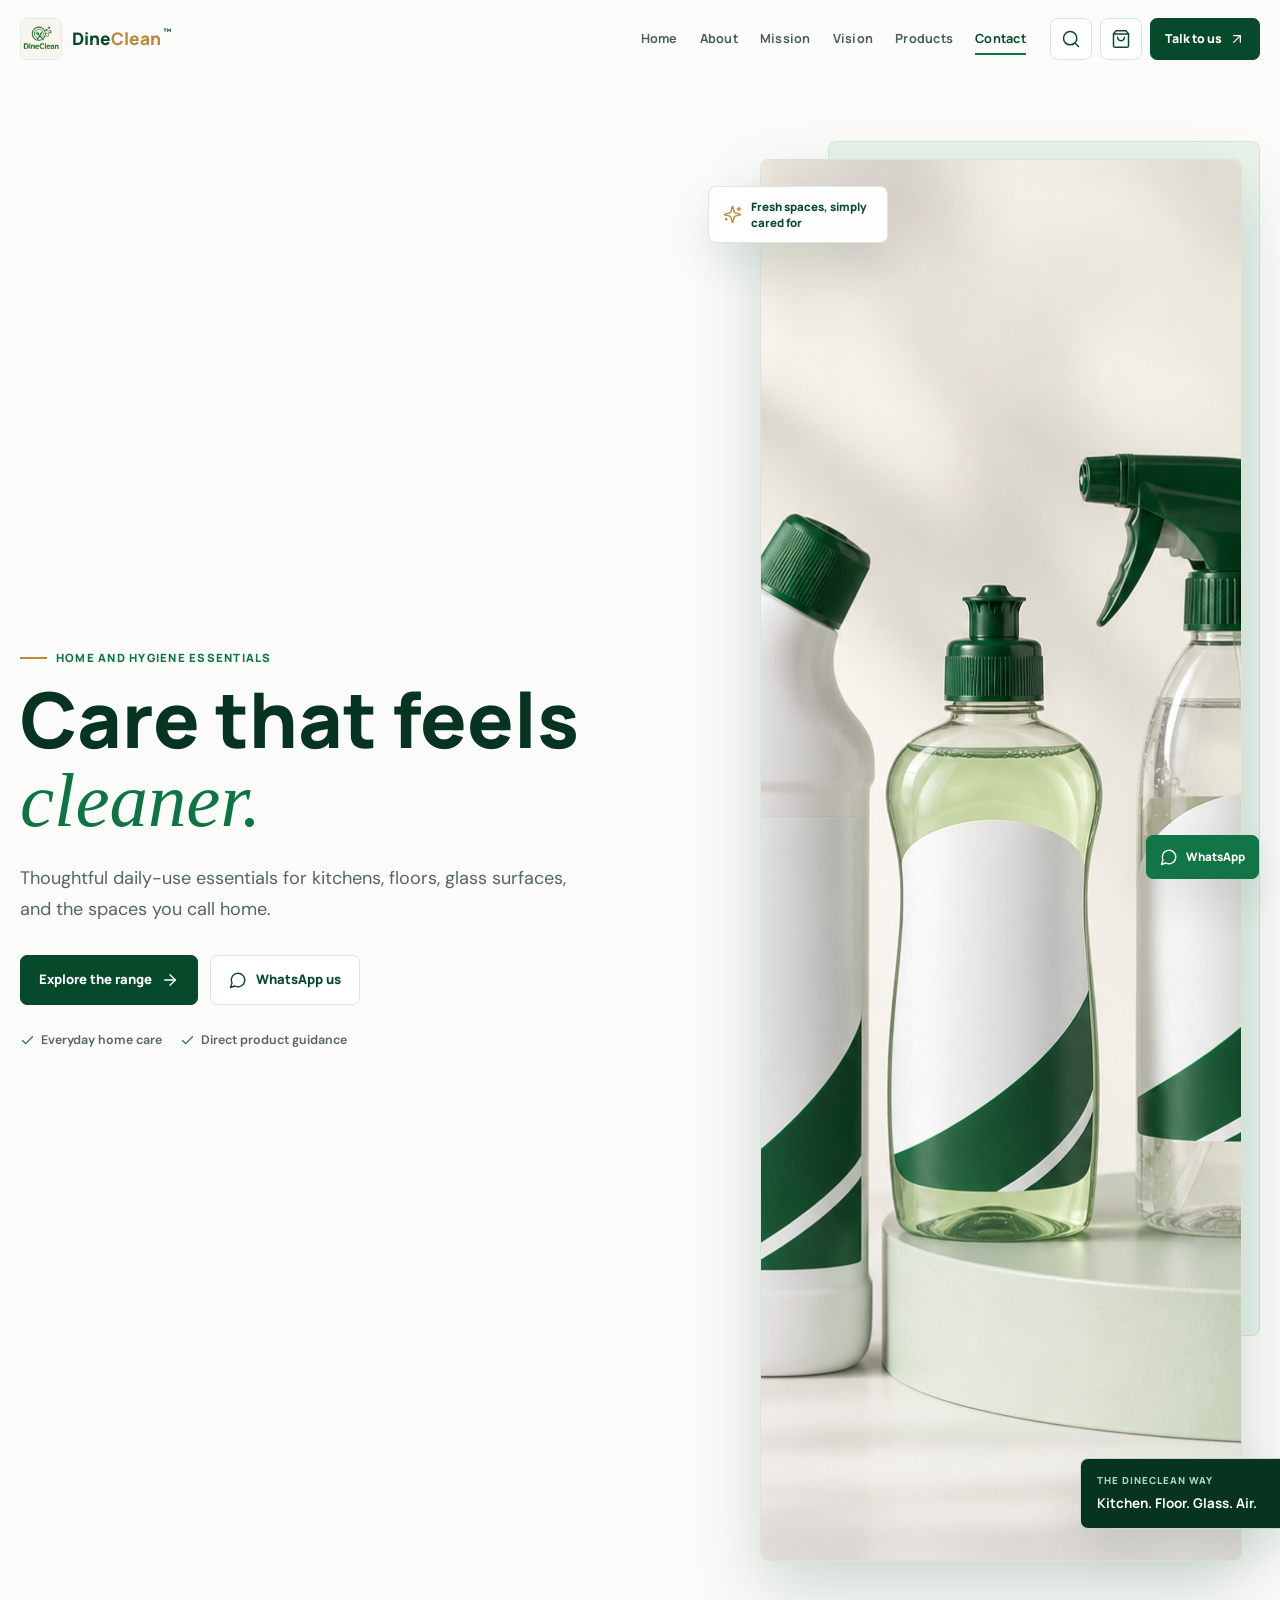
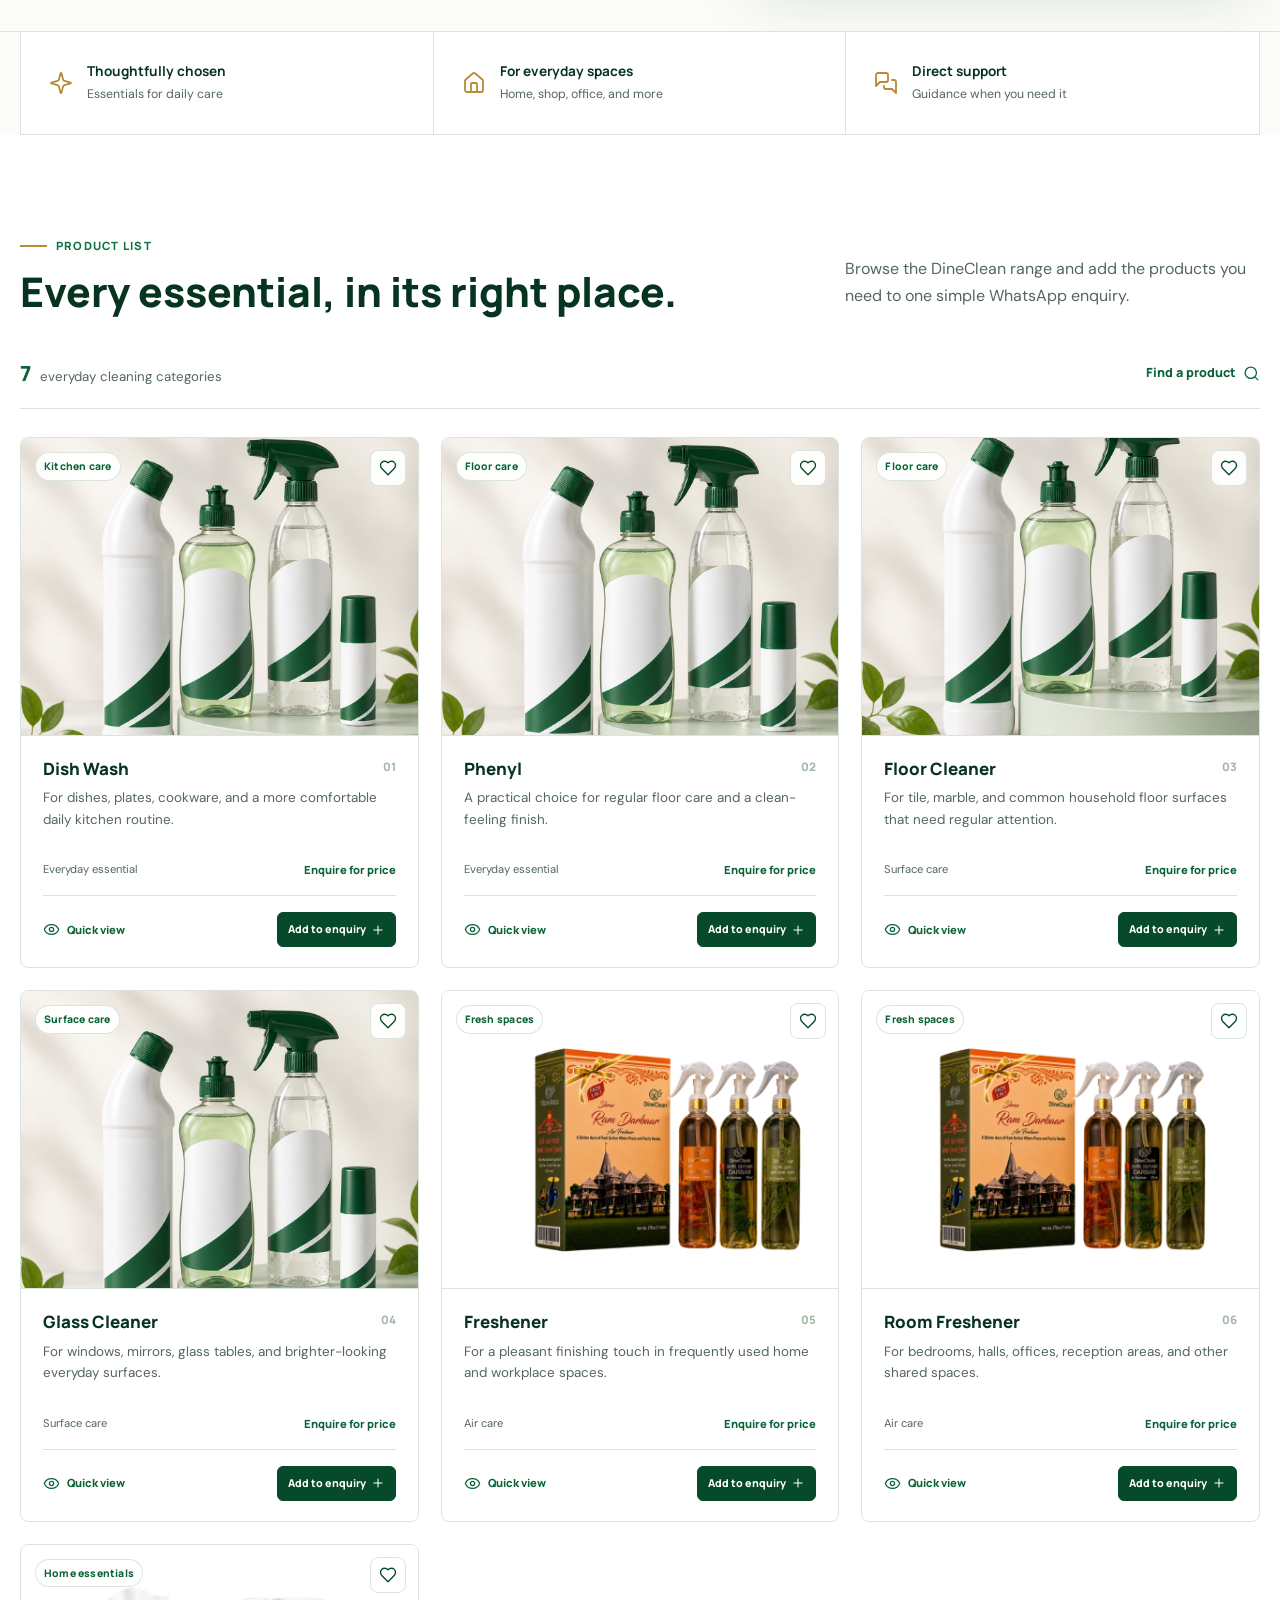
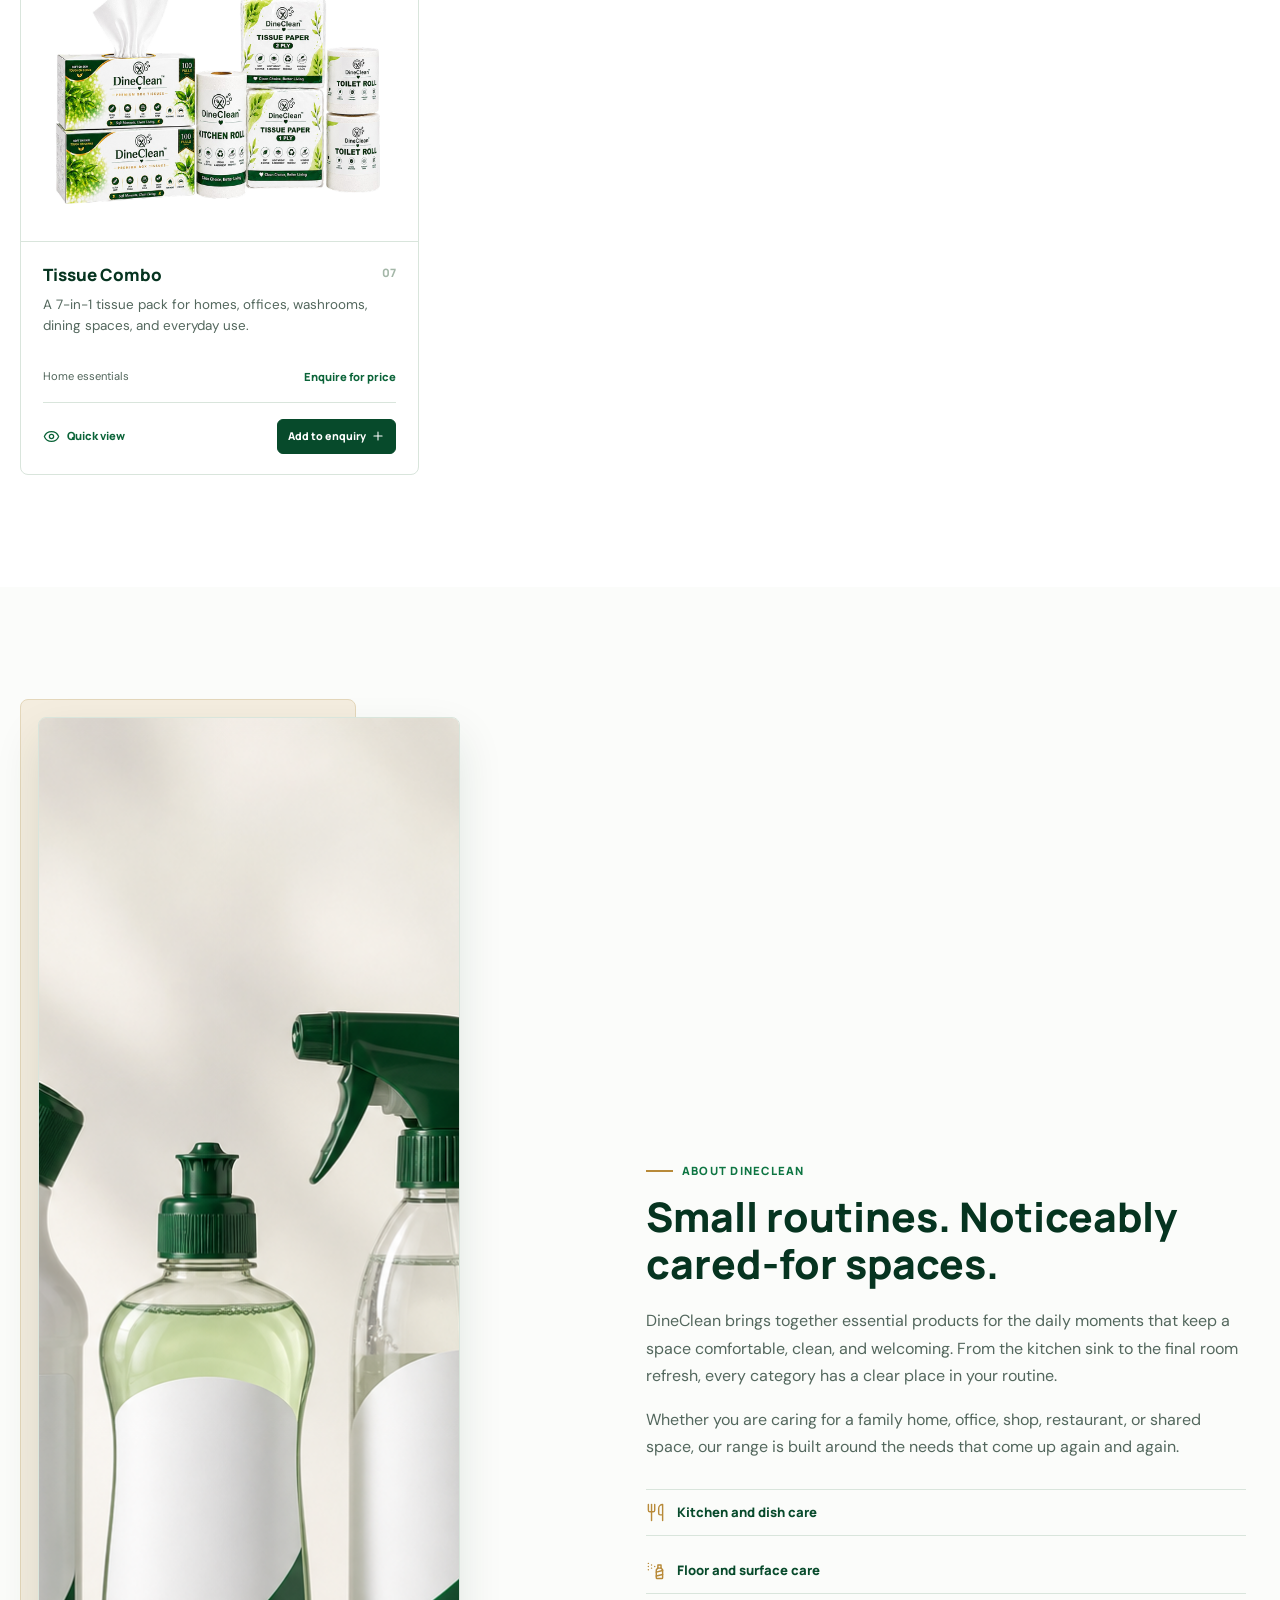
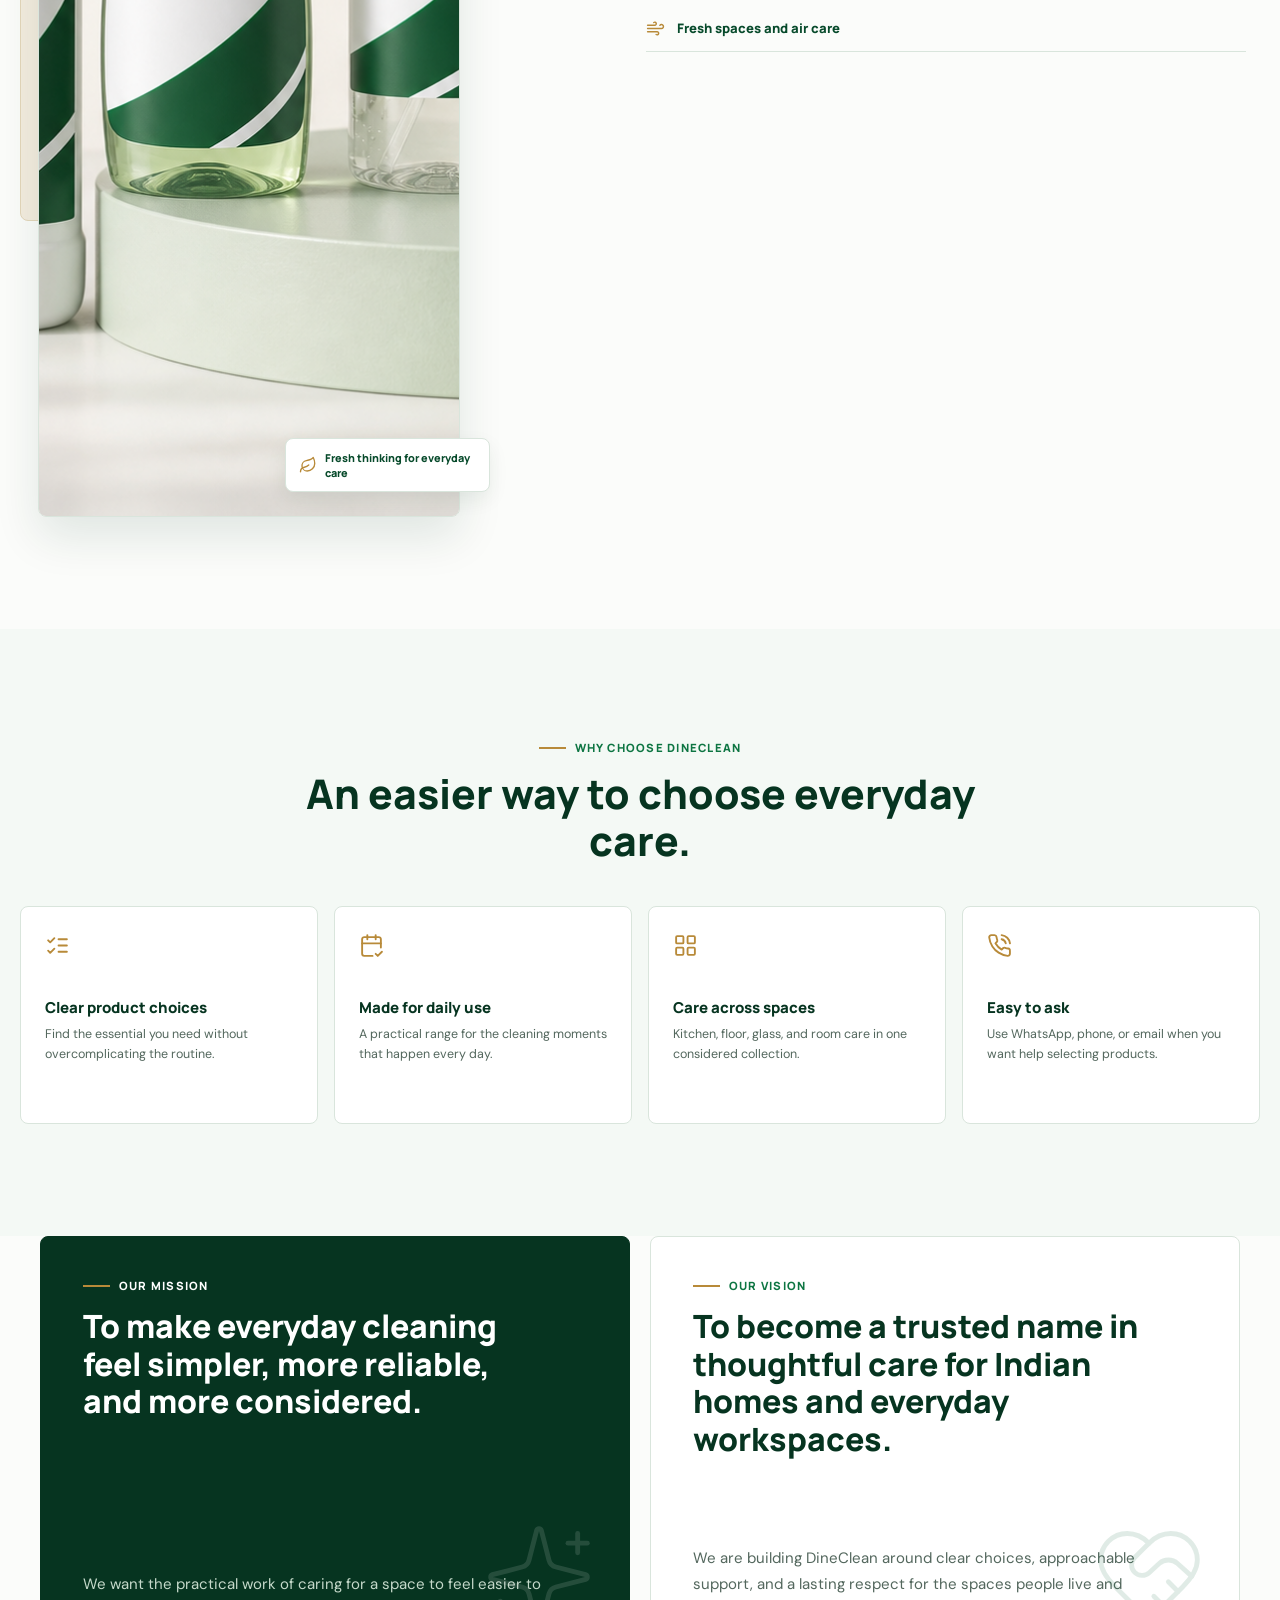
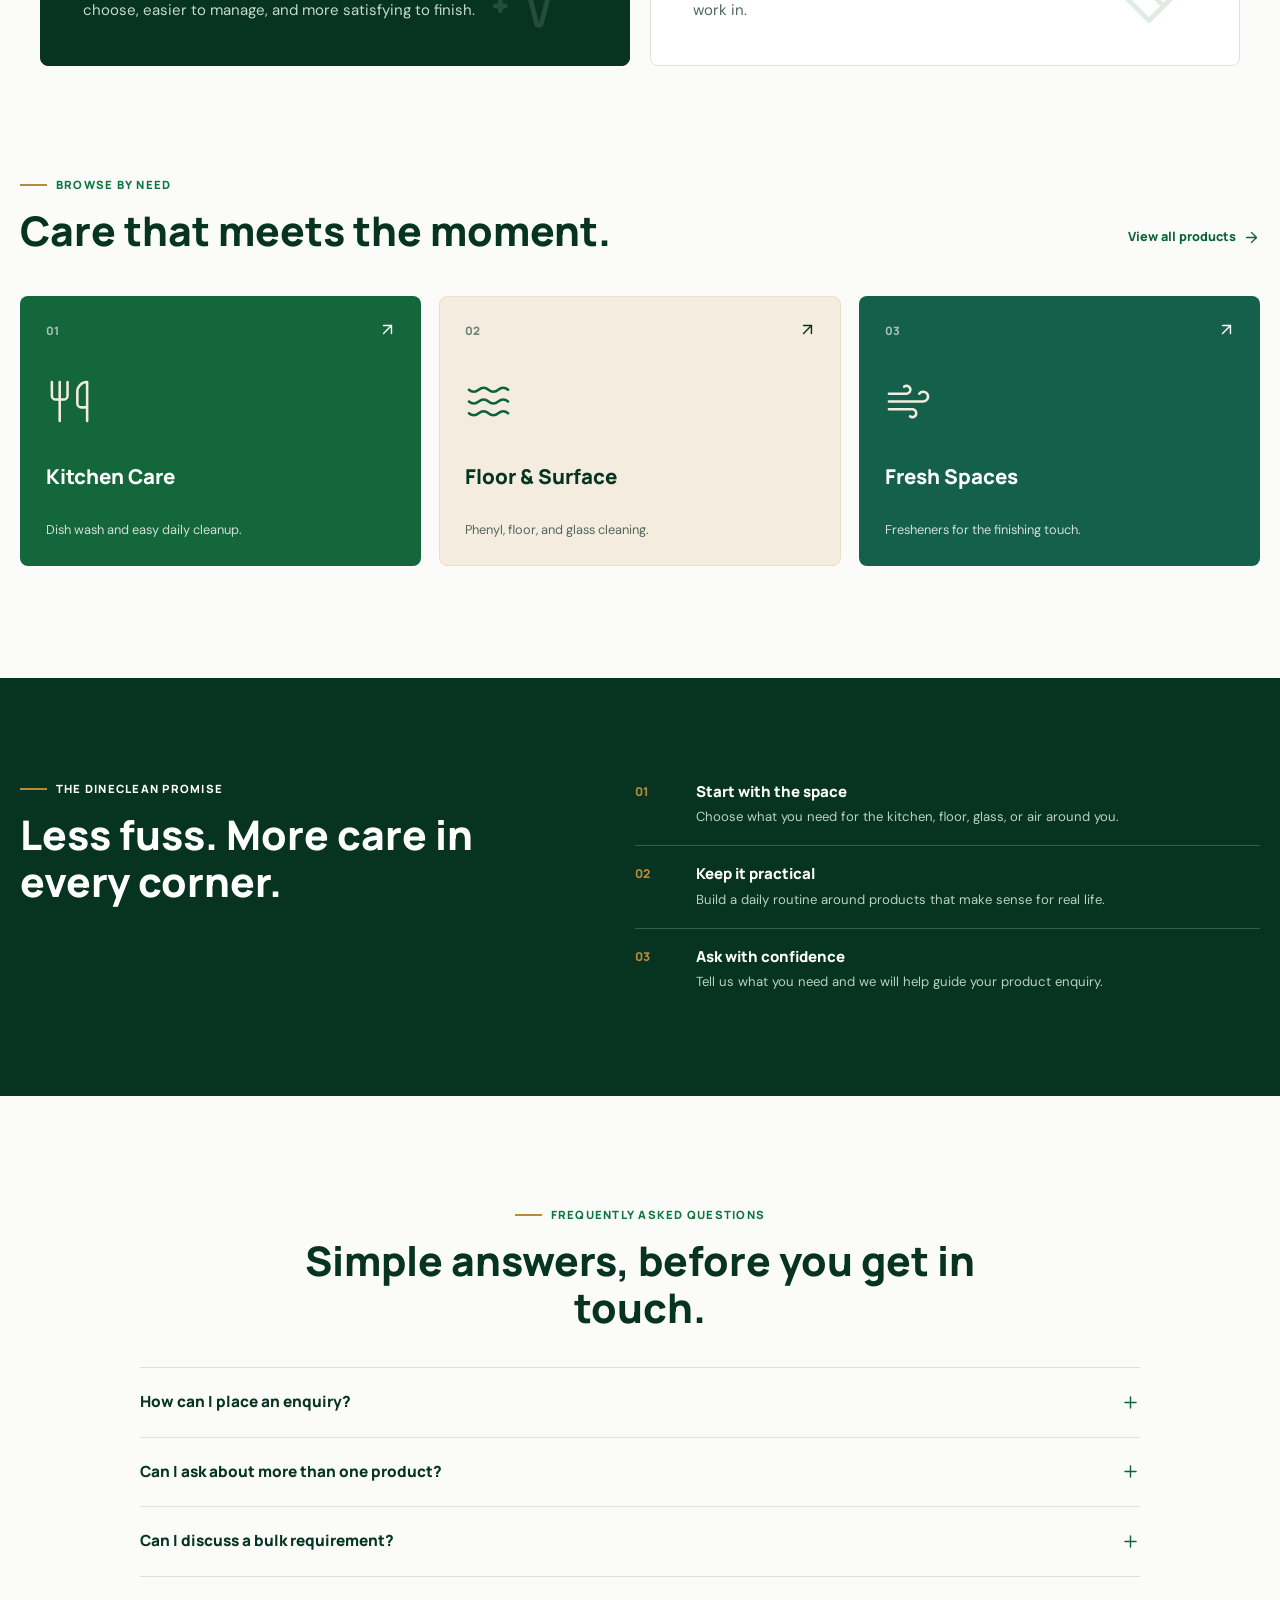
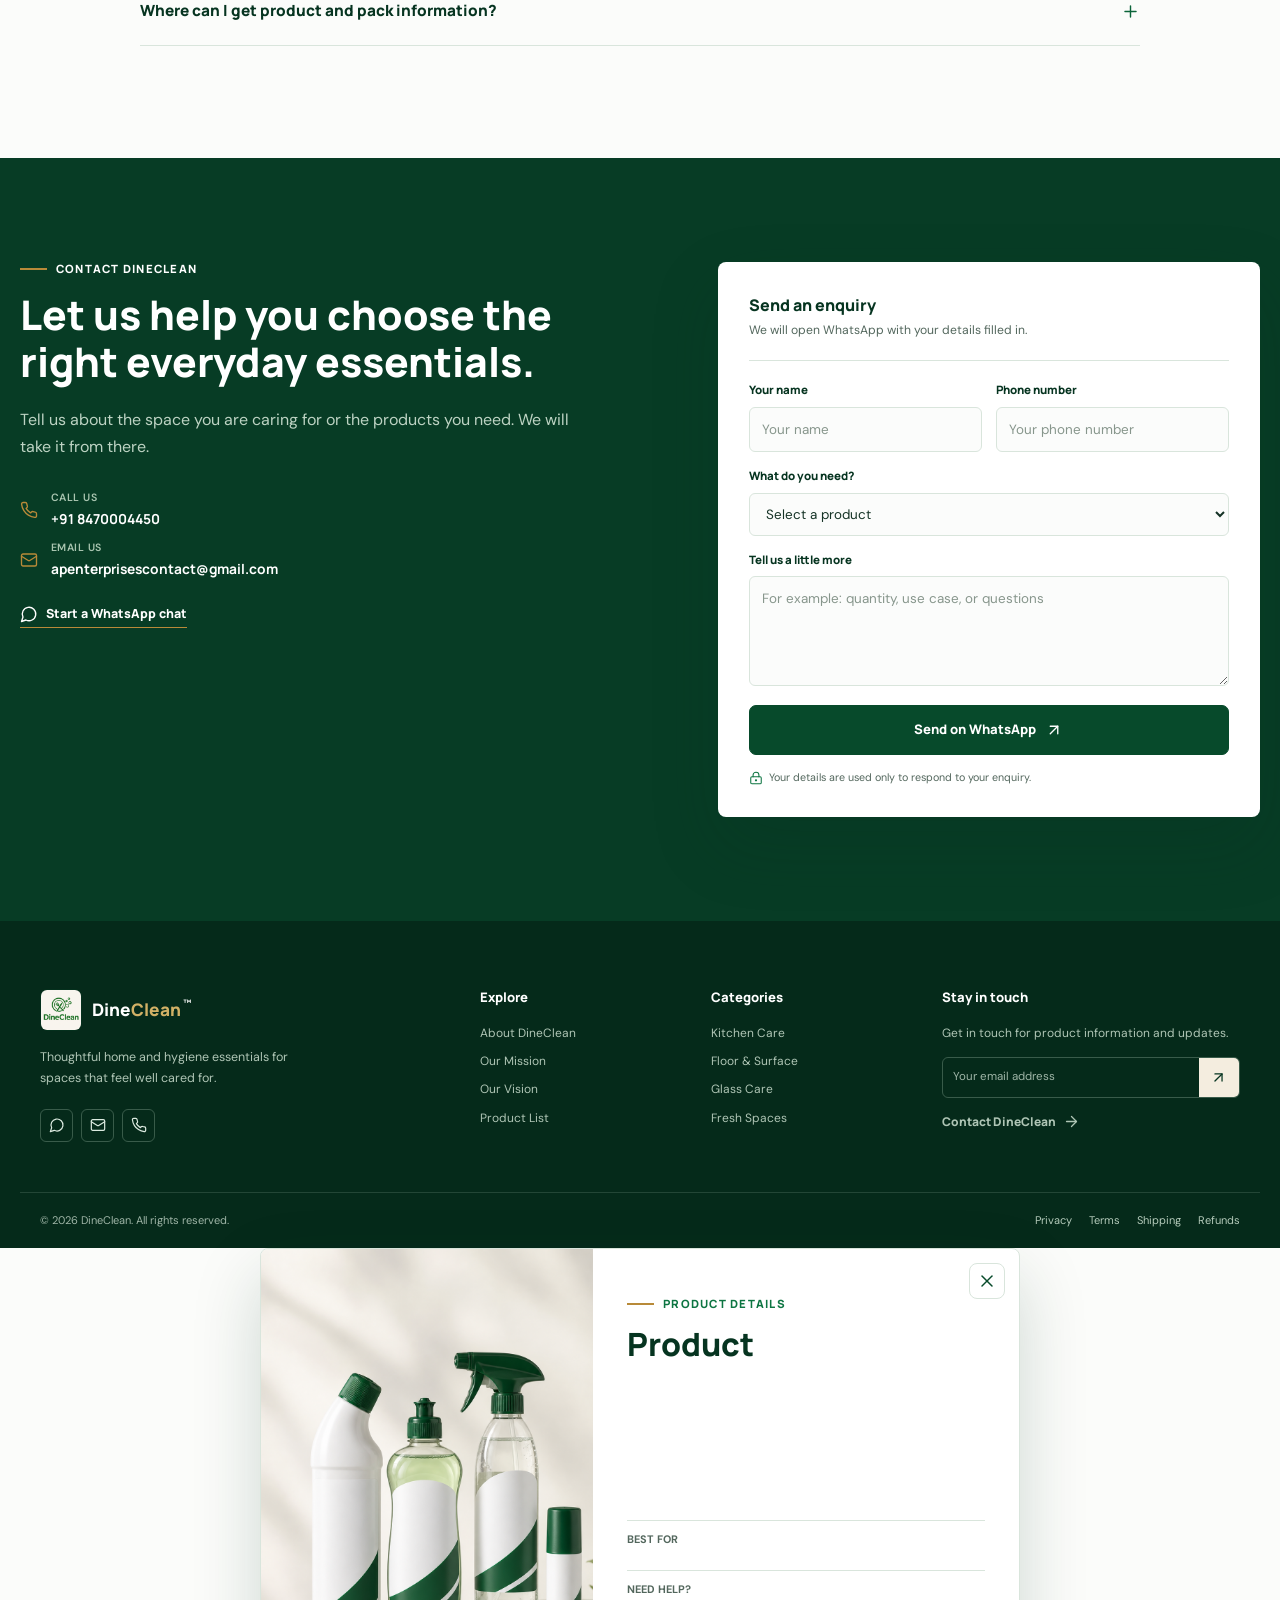
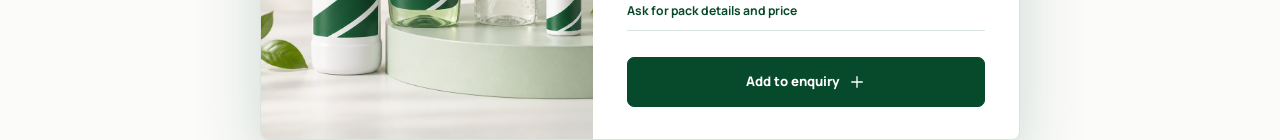
==== commit f3a2f5d9: "Add room freshener and tissue combo products" ====
--- a/index.html
+++ b/index.html
@@ -174,7 +174,7 @@
         </div>
 
         <div class="product-toolbar" data-reveal="up">
-          <p><span>6</span> everyday cleaning categories</p>
+          <p><span>7</span> everyday cleaning categories</p>
           <button class="text-button" type="button" data-open-search>
             Find a product <i data-lucide="search" aria-hidden="true"></i>
           </button>
@@ -263,7 +263,7 @@
               <button class="wishlist-button" type="button" data-wishlist="Freshener" aria-label="Save Freshener" aria-pressed="false" title="Save Freshener">
                 <i data-lucide="heart" aria-hidden="true"></i>
               </button>
-              <img src="assets/dineclean-product-collection.png" alt="Freshener product presentation" width="1122" height="1400" loading="lazy" decoding="async" />
+              <img class="product-image-contain" src="assets/dineclean-room-freshener.png" alt="DineClean room freshener spray pack with three bottles" width="670" height="530" loading="lazy" decoding="async" />
             </div>
             <div class="product-content">
               <div class="product-title-row"><h3>Freshener</h3><span>05</span></div>
@@ -282,7 +282,7 @@
               <button class="wishlist-button" type="button" data-wishlist="Room Freshener" aria-label="Save Room Freshener" aria-pressed="false" title="Save Room Freshener">
                 <i data-lucide="heart" aria-hidden="true"></i>
               </button>
-              <img src="assets/dineclean-product-collection.png" alt="Room freshener product presentation" width="1122" height="1400" loading="lazy" decoding="async" />
+              <img class="product-image-contain" src="assets/dineclean-room-freshener.png" alt="DineClean Shree Ram Darbaar room freshener combo pack" width="670" height="530" loading="lazy" decoding="async" />
             </div>
             <div class="product-content">
               <div class="product-title-row"><h3>Room Freshener</h3><span>06</span></div>
@@ -291,6 +291,25 @@
               <div class="product-actions">
                 <button class="inline-action" type="button" data-quick-view="Room Freshener"><i data-lucide="eye" aria-hidden="true"></i> Quick view</button>
                 <button class="product-add" type="button" data-add-enquiry="Room Freshener">Add to enquiry <i data-lucide="plus" aria-hidden="true"></i></button>
+              </div>
+            </div>
+          </article>
+
+          <article class="product-card" id="tissue-combo" data-product-card data-name="Tissue Combo" data-category="Home essentials">
+            <div class="product-media product-media-tissue">
+              <span class="product-chip">Home essentials</span>
+              <button class="wishlist-button" type="button" data-wishlist="Tissue Combo" aria-label="Save Tissue Combo" aria-pressed="false" title="Save Tissue Combo">
+                <i data-lucide="heart" aria-hidden="true"></i>
+              </button>
+              <img class="product-image-contain" src="assets/dineclean-tissue-combo.png" alt="DineClean 7 in 1 tissue combo pack with tissue boxes, napkins, kitchen roll, and toilet rolls" width="625" height="420" loading="lazy" decoding="async" />
+            </div>
+            <div class="product-content">
+              <div class="product-title-row"><h3>Tissue Combo</h3><span>07</span></div>
+              <p>A 7-in-1 tissue pack for homes, offices, washrooms, dining spaces, and everyday use.</p>
+              <div class="product-meta"><span>Home essentials</span><strong>Enquire for price</strong></div>
+              <div class="product-actions">
+                <button class="inline-action" type="button" data-quick-view="Tissue Combo"><i data-lucide="eye" aria-hidden="true"></i> Quick view</button>
+                <button class="product-add" type="button" data-add-enquiry="Tissue Combo">Add to enquiry <i data-lucide="plus" aria-hidden="true"></i></button>
               </div>
             </div>
           </article>
@@ -421,7 +440,7 @@
             <label>Your name<input type="text" name="name" autocomplete="name" required placeholder="Your name" /></label>
             <label>Phone number<input type="tel" name="phone" autocomplete="tel" required placeholder="Your phone number" /></label>
           </div>
-          <label>What do you need?<select name="product" required><option value="">Select a product</option><option>Dish Wash</option><option>Phenyl</option><option>Floor Cleaner</option><option>Glass Cleaner</option><option>Freshener</option><option>Room Freshener</option><option>Multiple products</option><option>Bulk requirement</option></select></label>
+          <label>What do you need?<select name="product" required><option value="">Select a product</option><option>Dish Wash</option><option>Phenyl</option><option>Floor Cleaner</option><option>Glass Cleaner</option><option>Freshener</option><option>Room Freshener</option><option>Tissue Combo</option><option>Multiple products</option><option>Bulk requirement</option></select></label>
           <label>Tell us a little more<textarea name="message" rows="4" placeholder="For example: quantity, use case, or questions"></textarea></label>
           <button class="button button-primary form-submit" type="submit">Send on WhatsApp <i data-lucide="arrow-up-right" aria-hidden="true"></i></button>
           <p class="form-note"><i data-lucide="lock-keyhole" aria-hidden="true"></i> Your details are used only to respond to your enquiry.</p>
--- a/styles.css
+++ b/styles.css
@@ -822,6 +822,16 @@
   transform: scale(1.045);
 }
 
+.product-media img.product-image-contain {
+  object-fit: contain;
+  padding: 28px 22px 20px;
+  background: #ffffff;
+}
+
+.product-card:hover .product-media img.product-image-contain {
+  transform: scale(1.025);
+}
+
 .product-media-dish img {
   object-position: 47% 52%;
 }
@@ -843,7 +853,11 @@
 }
 
 .product-media-room img {
-  object-position: 93% 44%;
+  object-position: center;
+}
+
+.product-media-tissue img {
+  object-position: center;
 }
 
 .product-chip {
@@ -1939,6 +1953,12 @@
   min-height: 490px;
   object-fit: cover;
   object-position: 50% 50%;
+}
+
+.product-dialog-media img.is-contain {
+  object-fit: contain;
+  padding: 32px;
+  background: #ffffff;
 }
 
 .product-dialog-content {
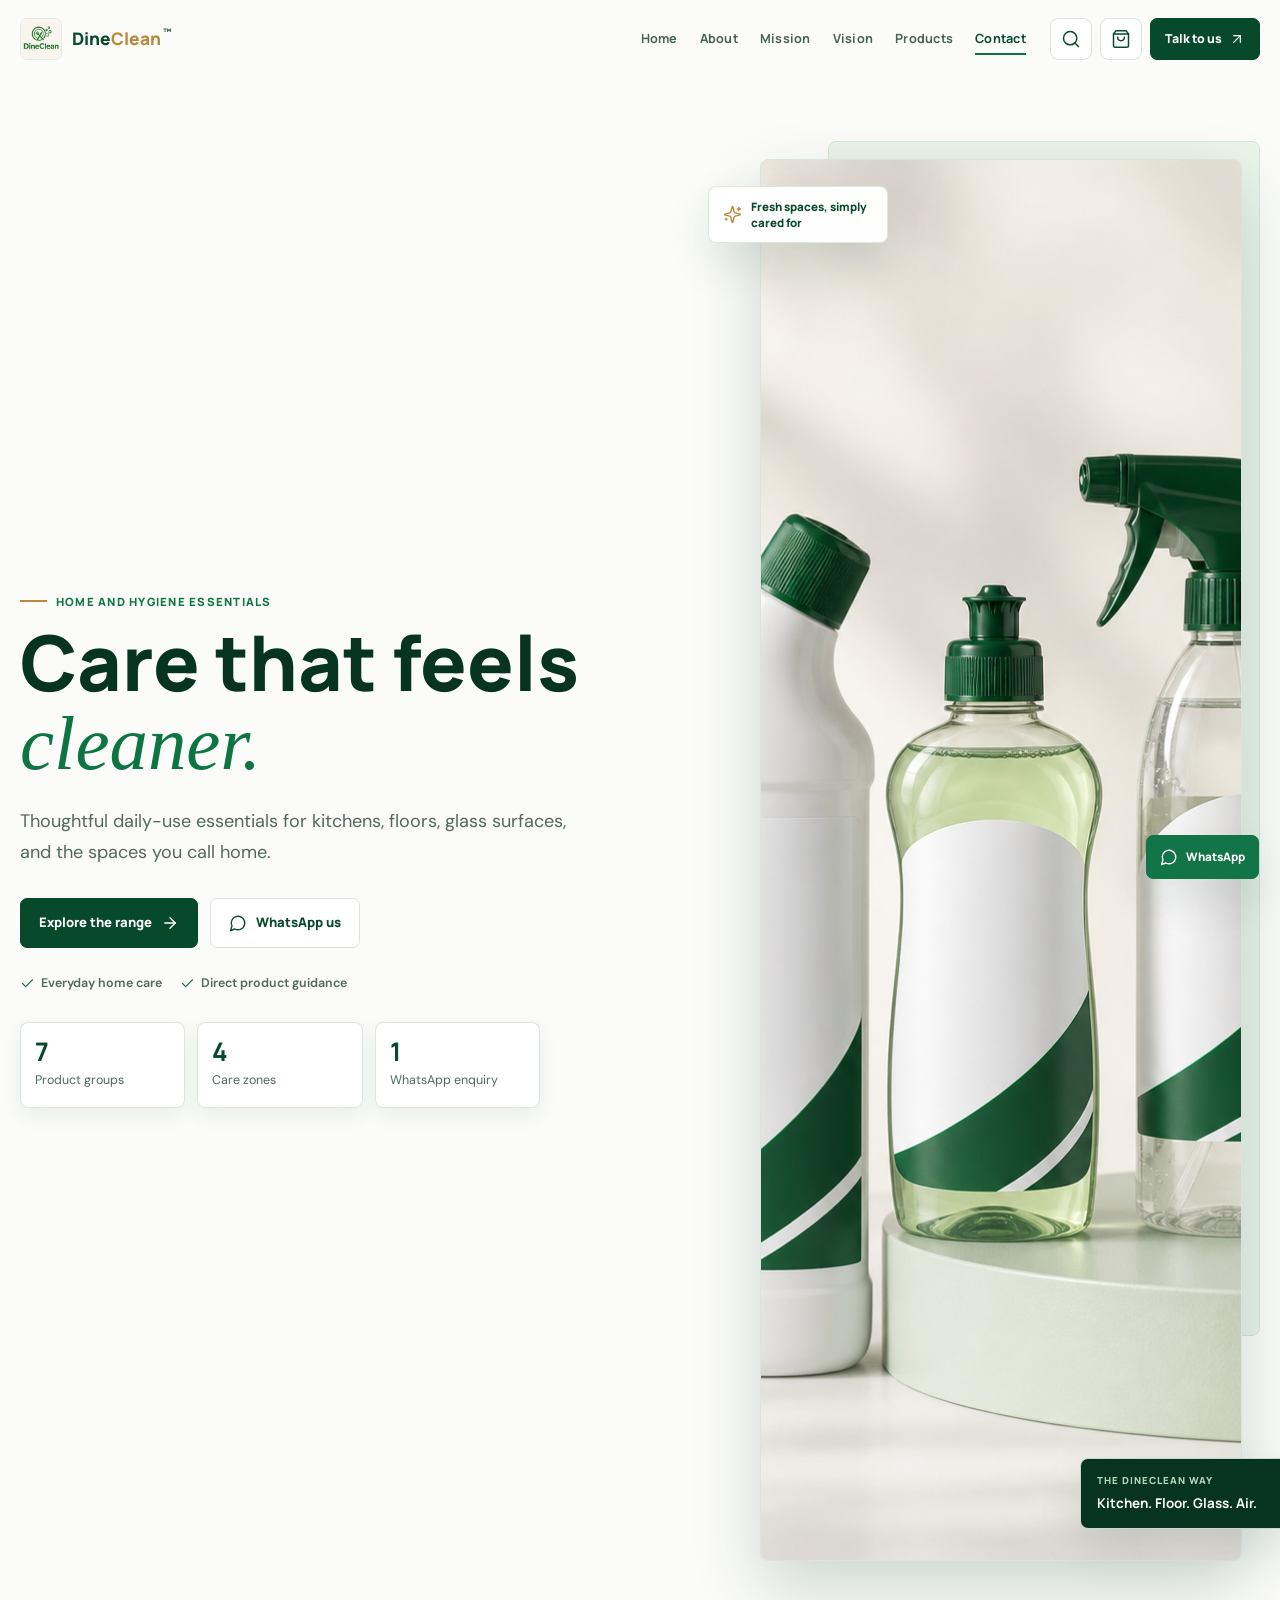
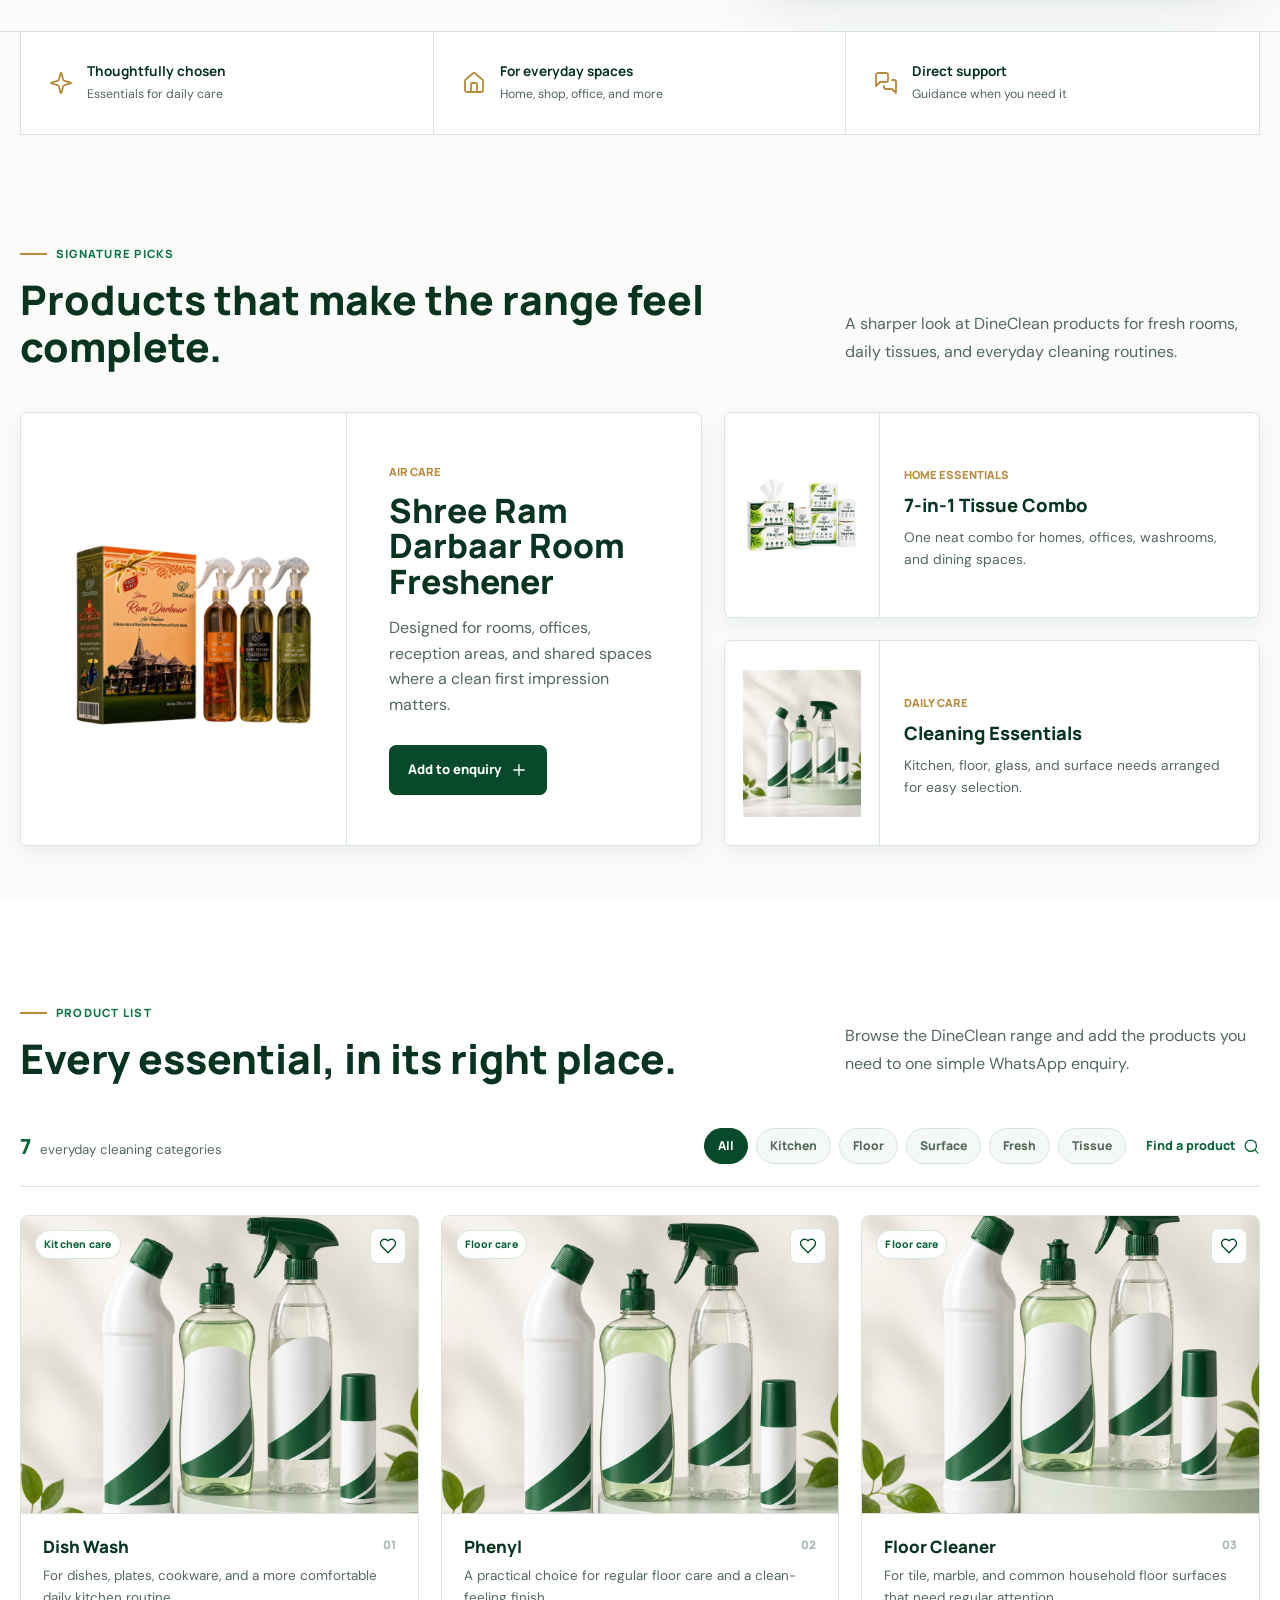
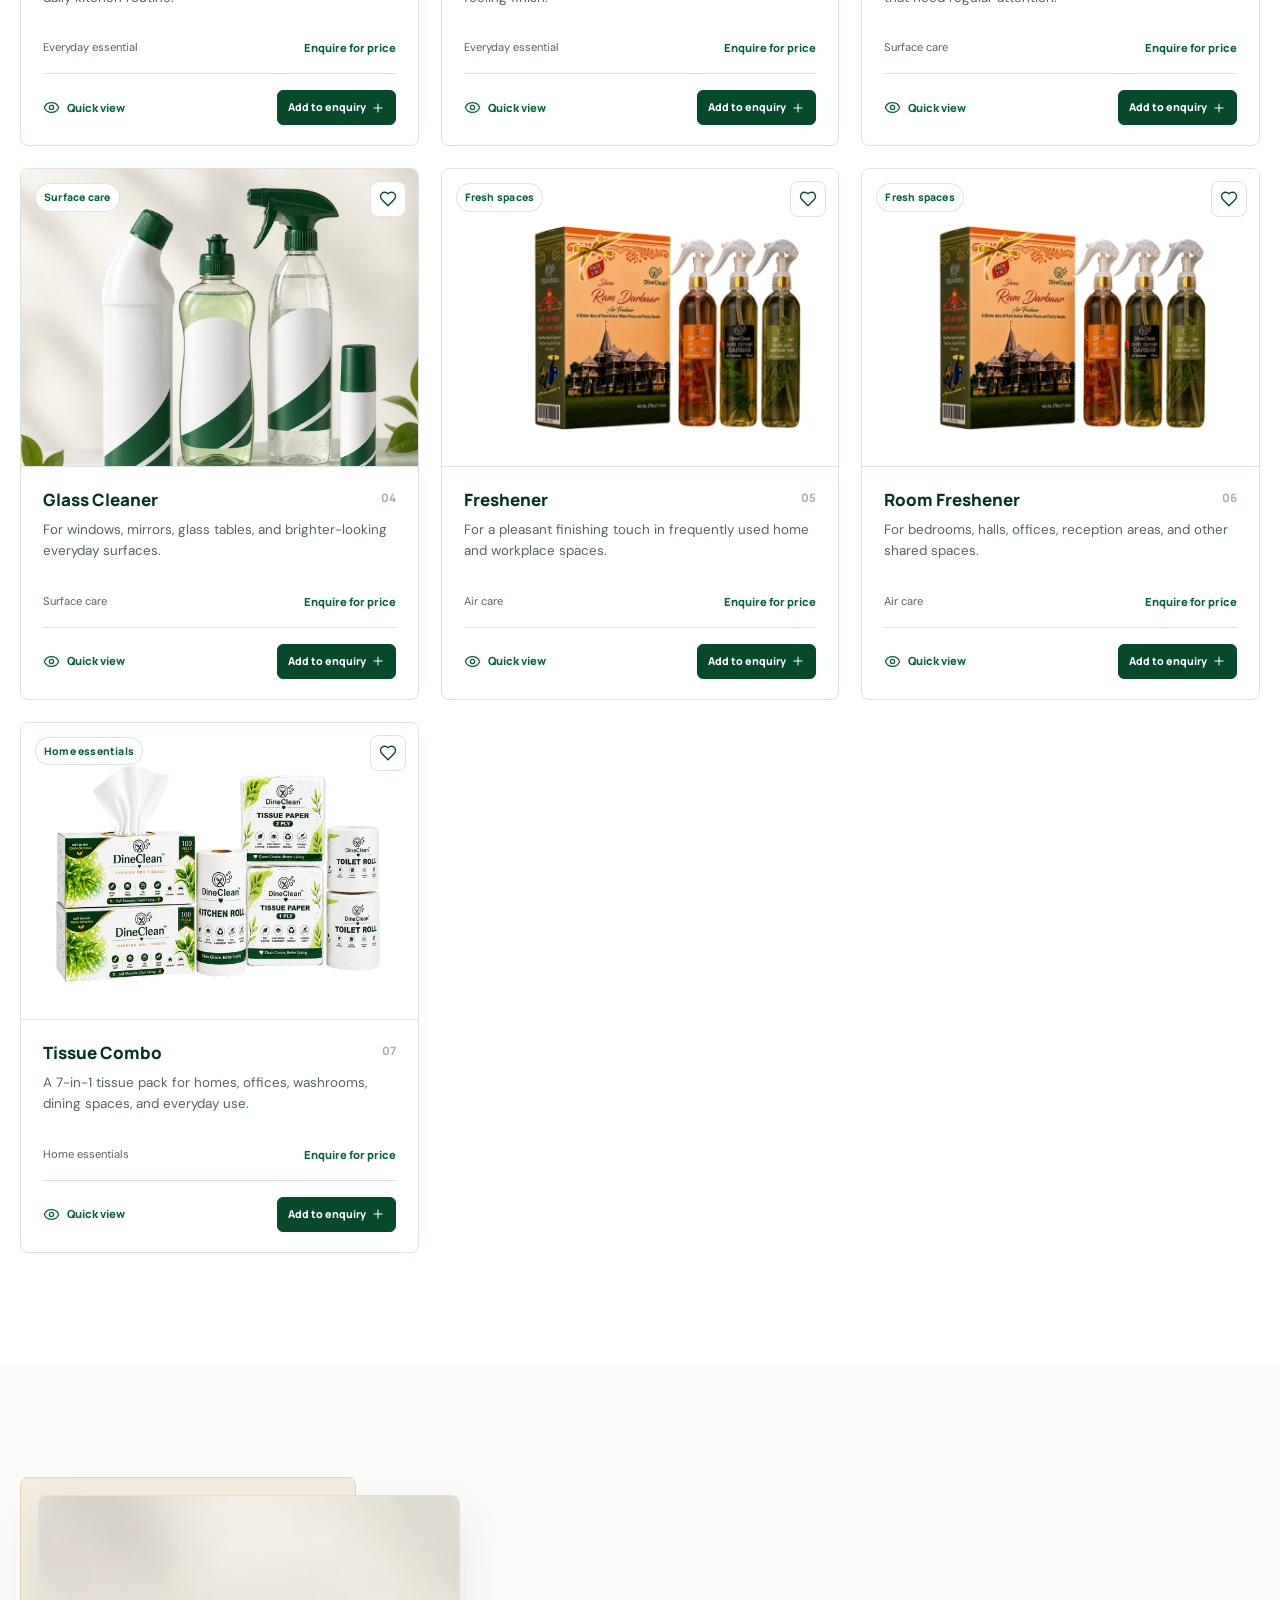
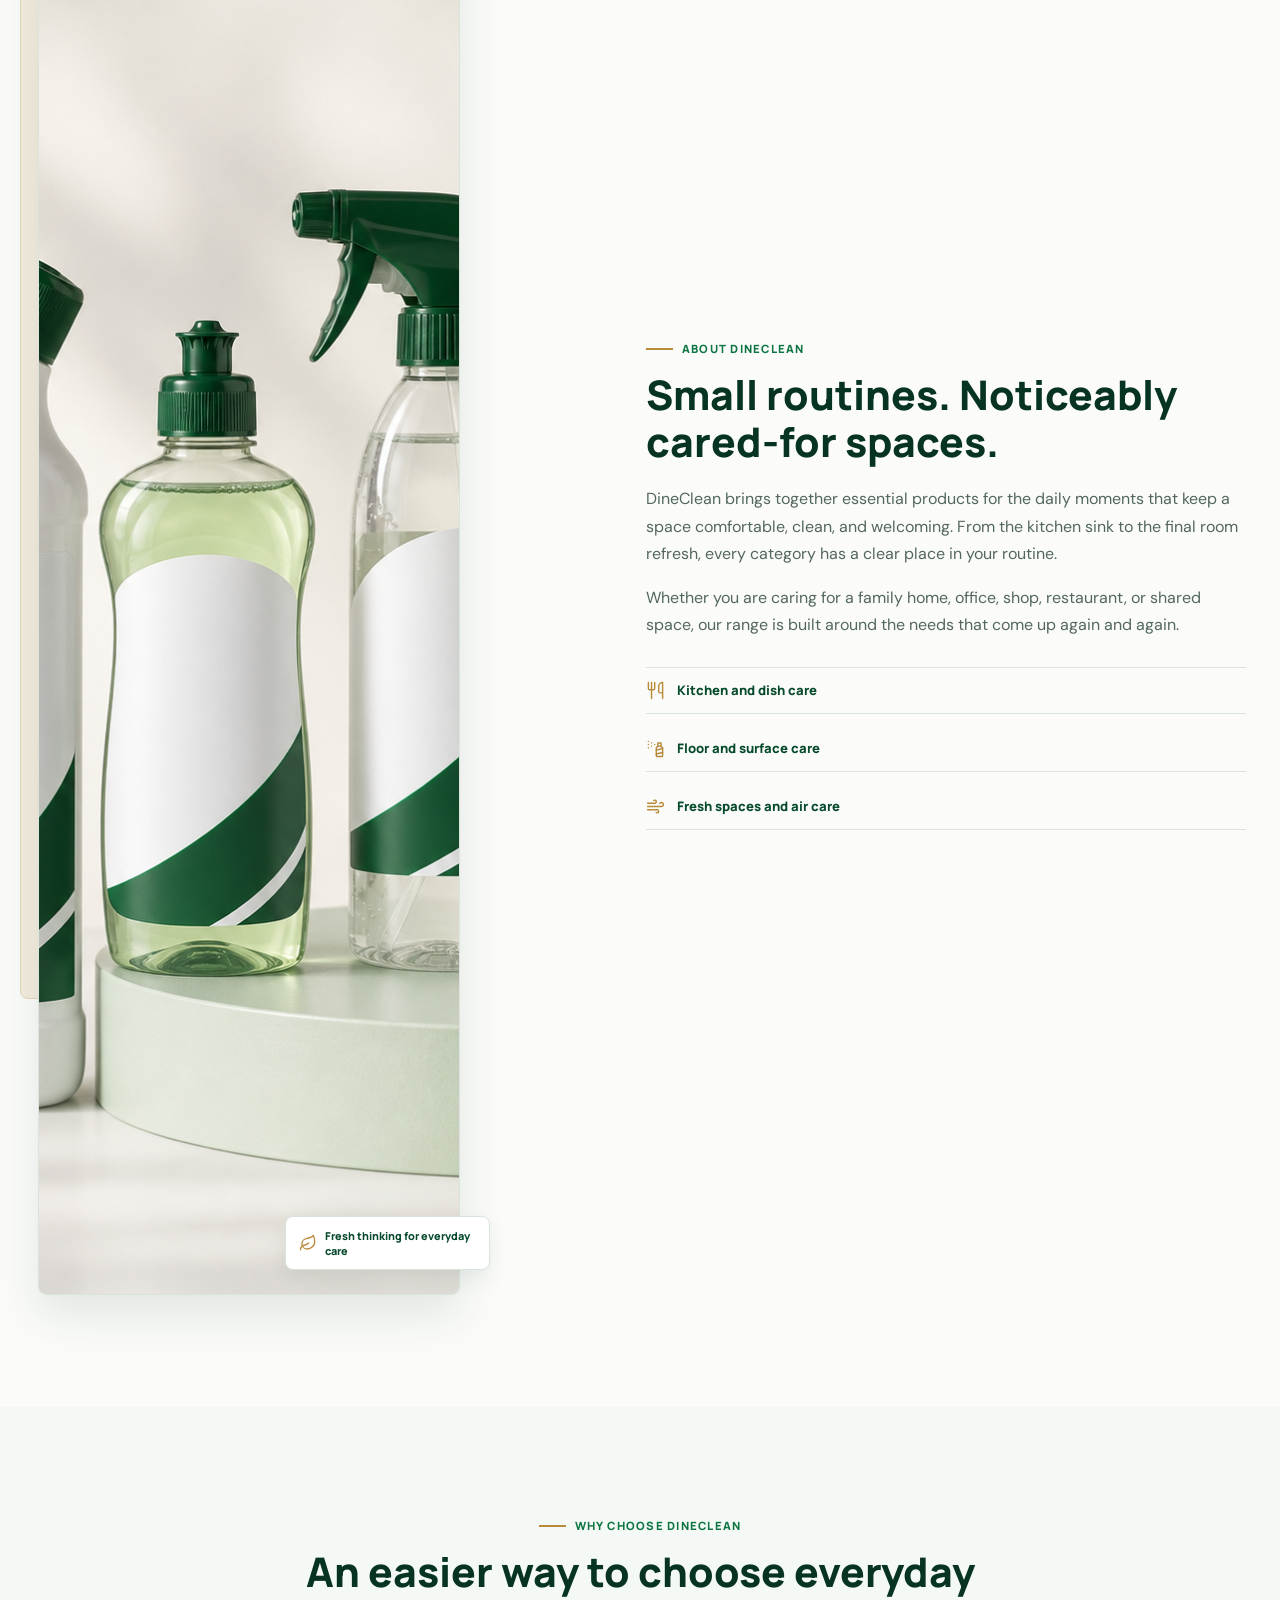
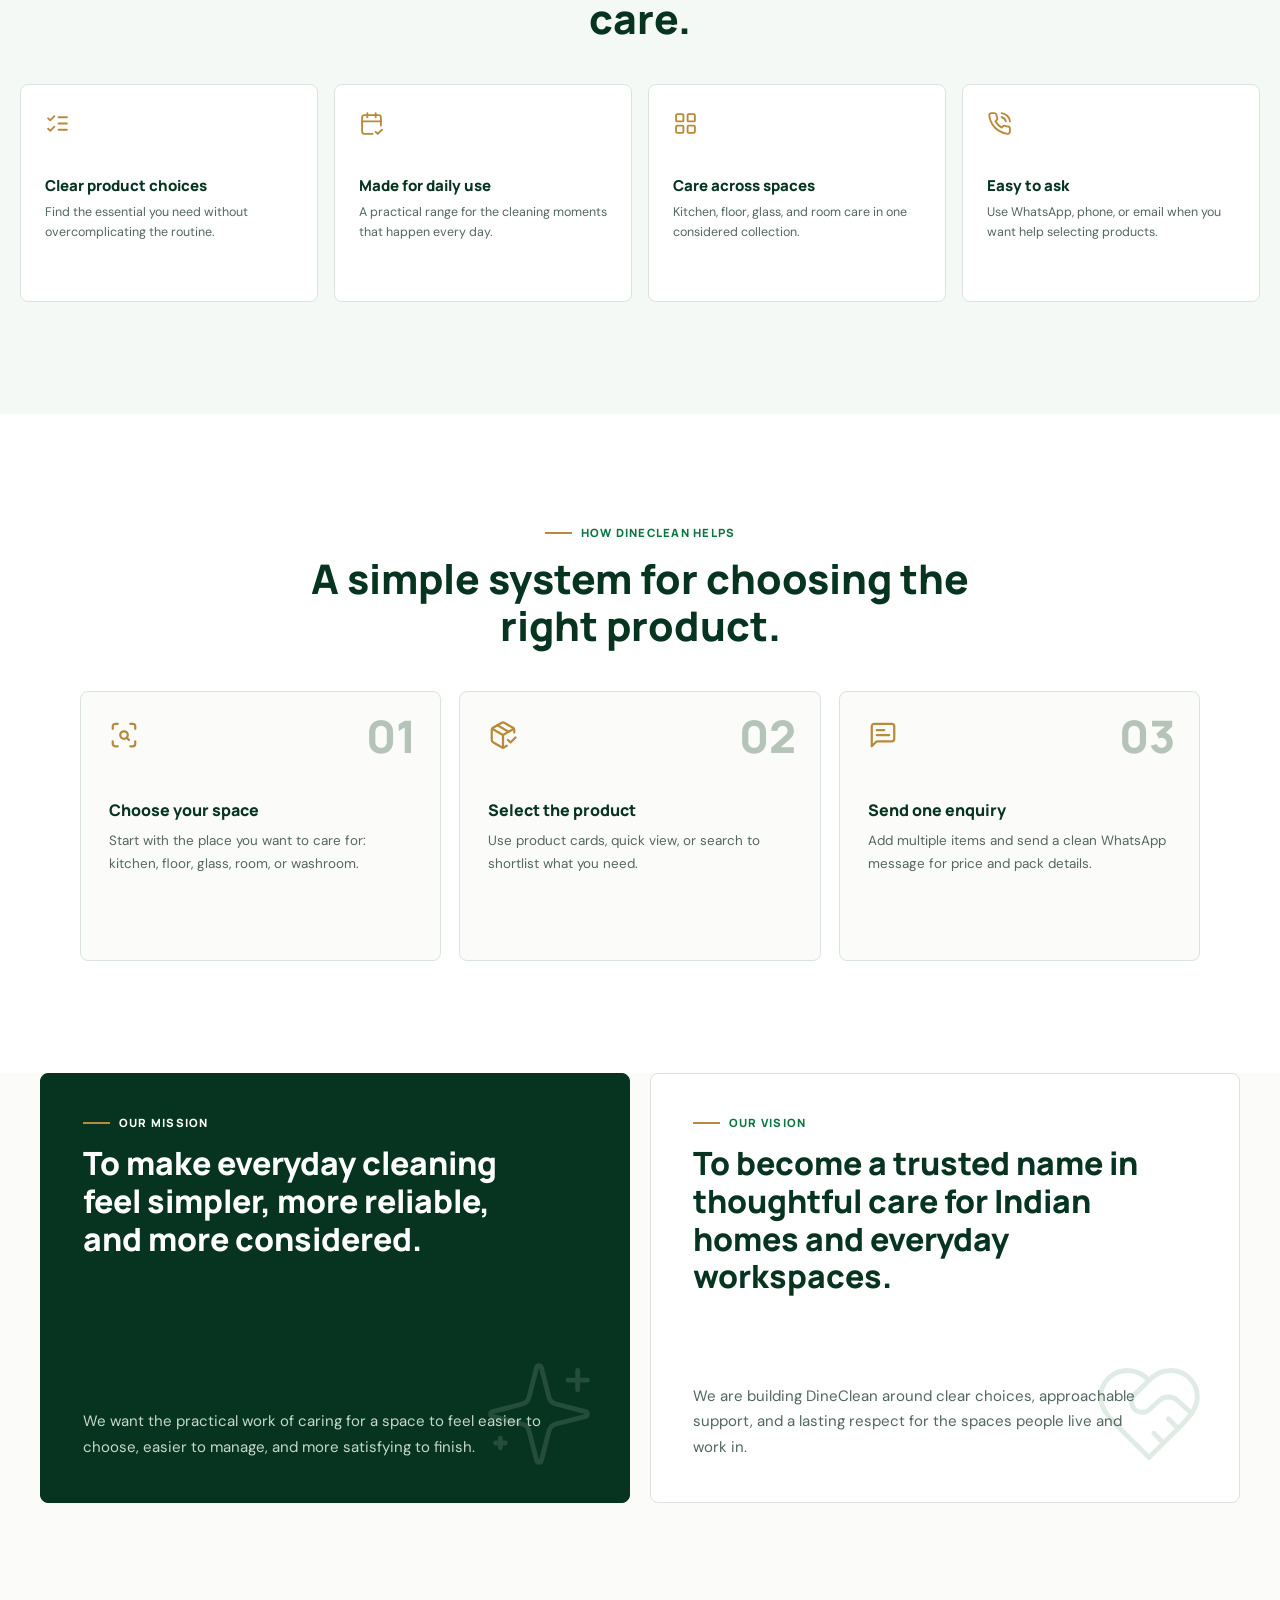
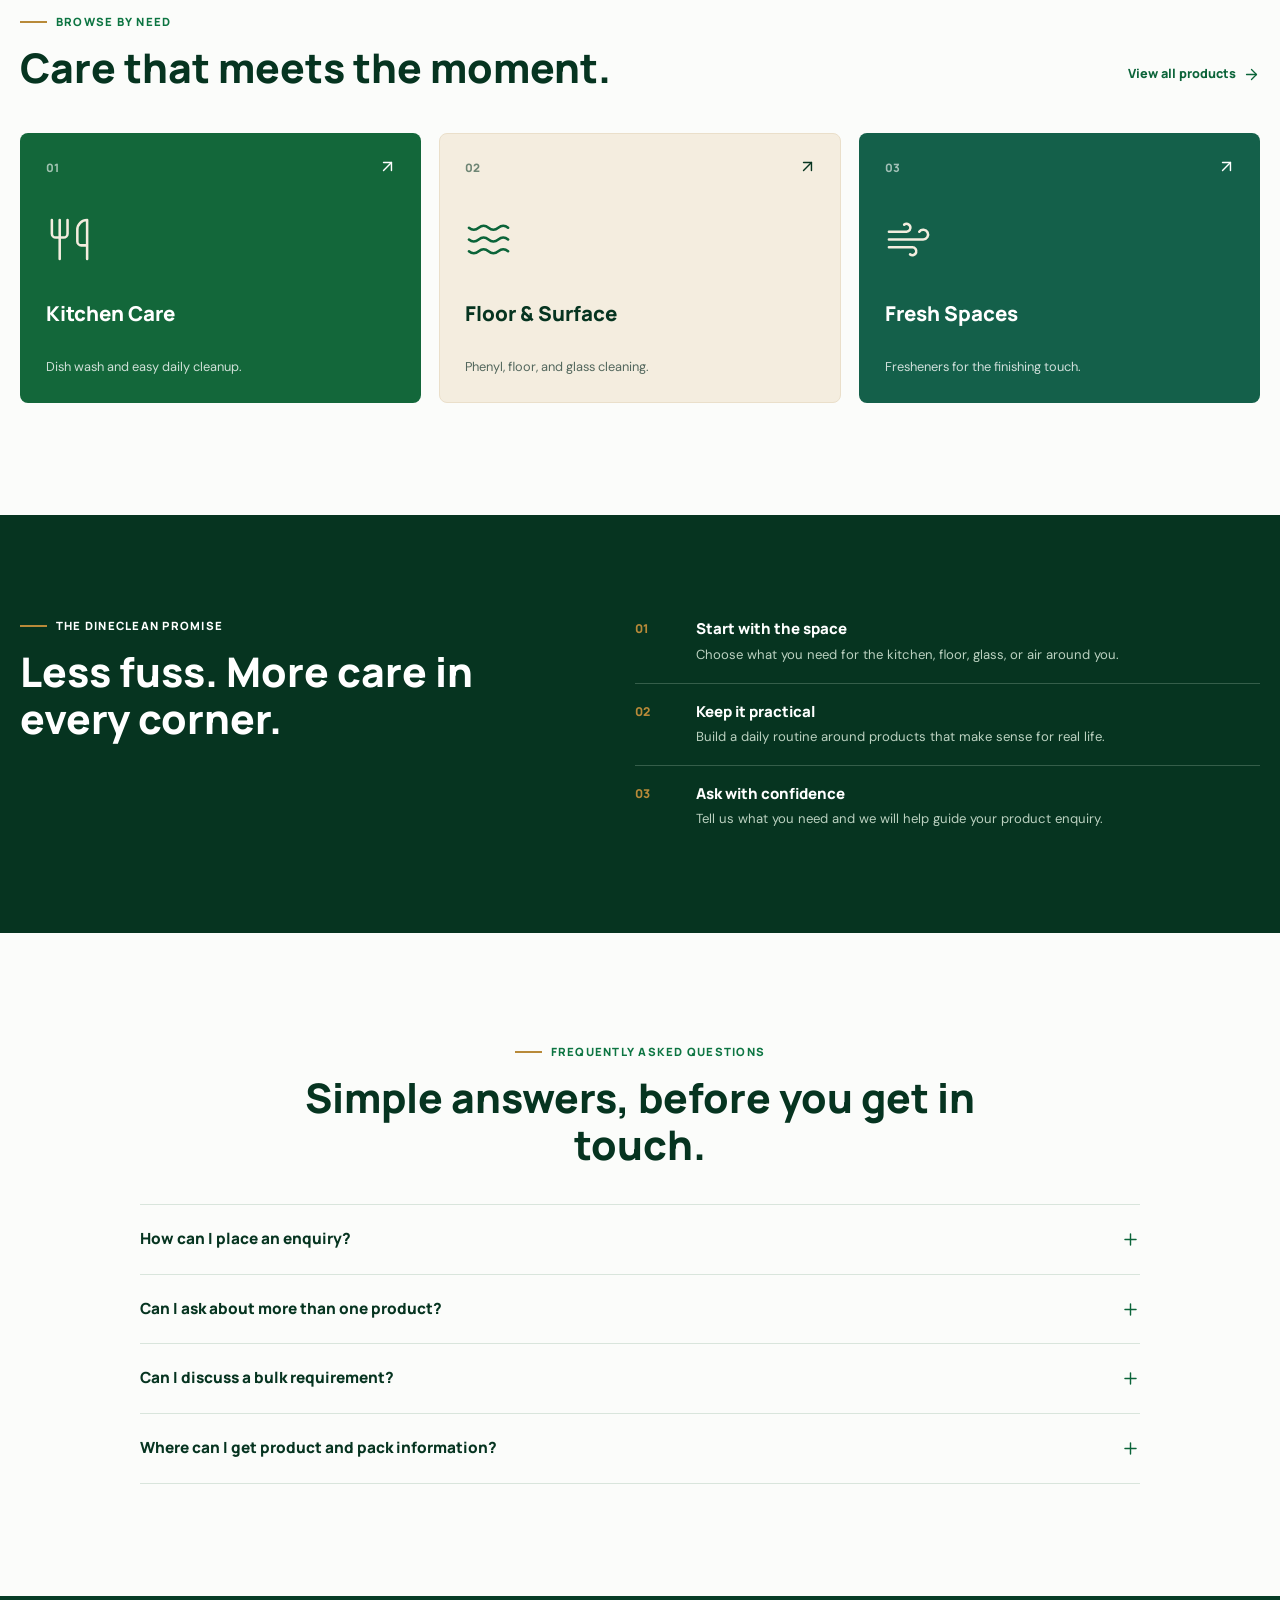
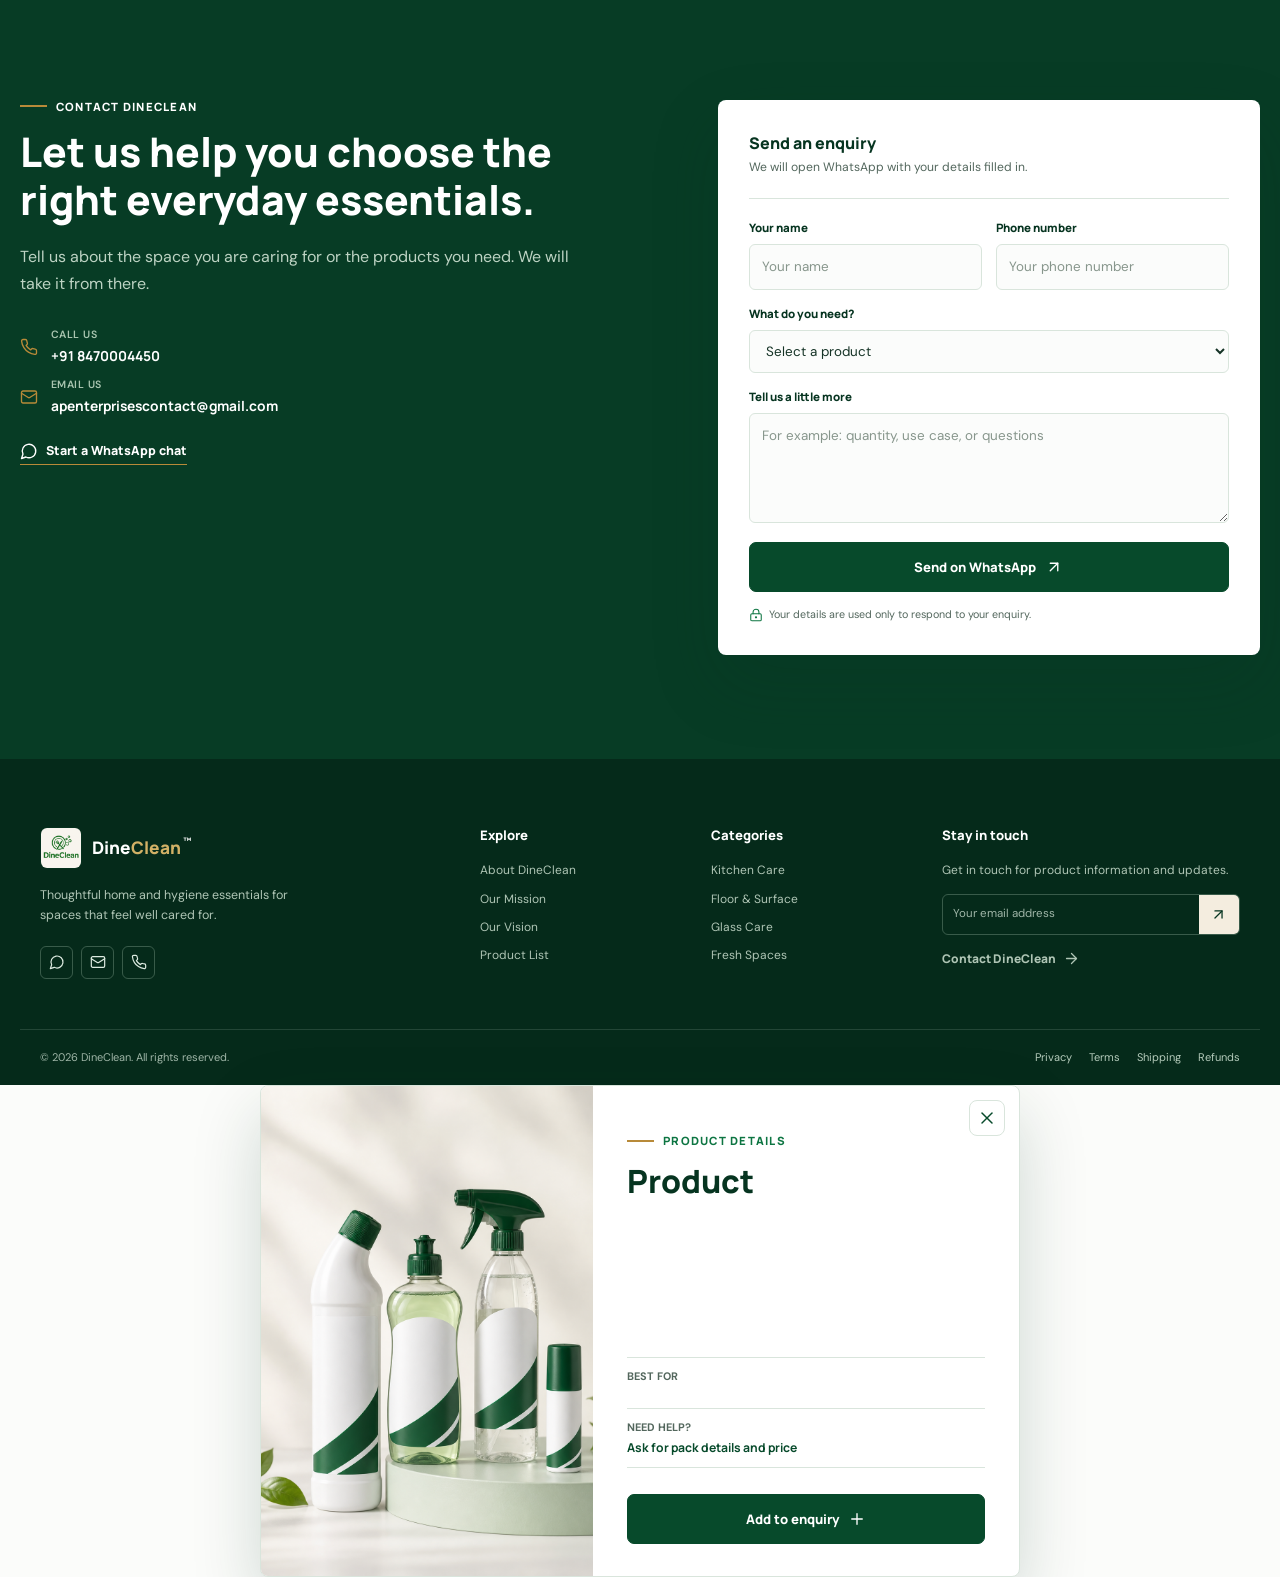
==== commit a2bbff1a: "Enhance DineClean premium website experience" ====
--- a/index.html
+++ b/index.html
@@ -122,6 +122,11 @@
               <li><i data-lucide="check" aria-hidden="true"></i> Everyday home care</li>
               <li><i data-lucide="check" aria-hidden="true"></i> Direct product guidance</li>
             </ul>
+            <div class="hero-stats" aria-label="DineClean range summary">
+              <div><strong data-count-to="7">0</strong><span>Product groups</span></div>
+              <div><strong data-count-to="4">0</strong><span>Care zones</span></div>
+              <div><strong data-count-to="1">0</strong><span>WhatsApp enquiry</span></div>
+            </div>
           </div>
 
           <div class="hero-visual" data-reveal="right">
@@ -162,6 +167,41 @@
         </div>
       </section>
 
+      <section class="section signature-section" aria-labelledby="signature-title">
+        <div class="section-heading split-heading" data-reveal="up">
+          <div>
+            <p class="eyebrow"><span></span> Signature picks</p>
+            <h2 id="signature-title">Products that make the range feel complete.</h2>
+          </div>
+          <p>
+            A sharper look at DineClean products for fresh rooms, daily tissues, and everyday cleaning routines.
+          </p>
+        </div>
+        <div class="signature-grid">
+          <article class="signature-feature" data-reveal="left">
+            <div class="signature-image">
+              <img src="assets/dineclean-room-freshener.png" alt="DineClean Shree Ram Darbaar room freshener combo pack" width="670" height="530" loading="lazy" decoding="async" />
+            </div>
+            <div class="signature-copy">
+              <span>Air care</span>
+              <h3>Shree Ram Darbaar Room Freshener</h3>
+              <p>Designed for rooms, offices, reception areas, and shared spaces where a clean first impression matters.</p>
+              <button class="button button-primary" type="button" data-add-enquiry="Room Freshener">Add to enquiry <i data-lucide="plus" aria-hidden="true"></i></button>
+            </div>
+          </article>
+          <div class="signature-stack" data-reveal="right">
+            <article>
+              <img src="assets/dineclean-tissue-combo.png" alt="DineClean 7 in 1 tissue combo pack" width="625" height="420" loading="lazy" decoding="async" />
+              <div><span>Home essentials</span><h3>7-in-1 Tissue Combo</h3><p>One neat combo for homes, offices, washrooms, and dining spaces.</p></div>
+            </article>
+            <article>
+              <img src="assets/dineclean-product-collection.png" alt="DineClean cleaning product range" width="1122" height="1400" loading="lazy" decoding="async" />
+              <div><span>Daily care</span><h3>Cleaning Essentials</h3><p>Kitchen, floor, glass, and surface needs arranged for easy selection.</p></div>
+            </article>
+          </div>
+        </div>
+      </section>
+
       <section class="section product-section" id="products" aria-labelledby="products-title">
         <div class="section-heading split-heading" data-reveal="up">
           <div>
@@ -175,9 +215,19 @@
 
         <div class="product-toolbar" data-reveal="up">
           <p><span>7</span> everyday cleaning categories</p>
-          <button class="text-button" type="button" data-open-search>
-            Find a product <i data-lucide="search" aria-hidden="true"></i>
-          </button>
+          <div class="toolbar-actions">
+            <div class="product-filter" aria-label="Filter products">
+              <button class="filter-pill is-active" type="button" data-product-filter="all">All</button>
+              <button class="filter-pill" type="button" data-product-filter="Kitchen care">Kitchen</button>
+              <button class="filter-pill" type="button" data-product-filter="Floor care">Floor</button>
+              <button class="filter-pill" type="button" data-product-filter="Surface care">Surface</button>
+              <button class="filter-pill" type="button" data-product-filter="Fresh spaces">Fresh</button>
+              <button class="filter-pill" type="button" data-product-filter="Home essentials">Tissue</button>
+            </div>
+            <button class="text-button" type="button" data-open-search>
+              Find a product <i data-lucide="search" aria-hidden="true"></i>
+            </button>
+          </div>
         </div>
 
         <div class="product-grid">
@@ -348,6 +398,18 @@
           <article class="choice-card" data-reveal="up"><i data-lucide="calendar-check-2" aria-hidden="true"></i><h3>Made for daily use</h3><p>A practical range for the cleaning moments that happen every day.</p></article>
           <article class="choice-card" data-reveal="up"><i data-lucide="layout-grid" aria-hidden="true"></i><h3>Care across spaces</h3><p>Kitchen, floor, glass, and room care in one considered collection.</p></article>
           <article class="choice-card" data-reveal="up"><i data-lucide="phone-call" aria-hidden="true"></i><h3>Easy to ask</h3><p>Use WhatsApp, phone, or email when you want help selecting products.</p></article>
+        </div>
+      </section>
+
+      <section class="section care-system-section" aria-labelledby="care-system-title">
+        <div class="section-heading centered" data-reveal="up">
+          <p class="eyebrow"><span></span> How DineClean helps</p>
+          <h2 id="care-system-title">A simple system for choosing the right product.</h2>
+        </div>
+        <div class="care-system-grid">
+          <article data-reveal="up"><span>01</span><i data-lucide="scan-search" aria-hidden="true"></i><h3>Choose your space</h3><p>Start with the place you want to care for: kitchen, floor, glass, room, or washroom.</p></article>
+          <article data-reveal="up"><span>02</span><i data-lucide="package-check" aria-hidden="true"></i><h3>Select the product</h3><p>Use product cards, quick view, or search to shortlist what you need.</p></article>
+          <article data-reveal="up"><span>03</span><i data-lucide="message-square-text" aria-hidden="true"></i><h3>Send one enquiry</h3><p>Add multiple items and send a clean WhatsApp message for price and pack details.</p></article>
         </div>
       </section>
 
--- a/styles.css
+++ b/styles.css
@@ -538,6 +538,37 @@
   color: var(--green-700);
 }
 
+.hero-stats {
+  display: grid;
+  grid-template-columns: repeat(3, minmax(0, 1fr));
+  gap: 12px;
+  max-width: 520px;
+  margin-top: 28px;
+}
+
+.hero-stats div {
+  padding: 16px 14px;
+  background: rgba(255, 255, 255, 0.76);
+  border: 1px solid rgba(217, 229, 220, 0.9);
+  border-radius: 8px;
+  box-shadow: var(--shadow-sm);
+}
+
+.hero-stats strong {
+  display: block;
+  color: var(--green-900);
+  font-family: "Manrope", Arial, sans-serif;
+  font-size: 1.6rem;
+  line-height: 1;
+}
+
+.hero-stats span {
+  display: block;
+  margin-top: 6px;
+  color: var(--ink-soft);
+  font-size: 0.78rem;
+}
+
 .hero-visual {
   position: relative;
   width: min(100%, 500px);
@@ -717,6 +748,118 @@
   justify-content: center;
 }
 
+.signature-section {
+  padding-bottom: 56px;
+}
+
+.signature-grid {
+  display: grid;
+  grid-template-columns: minmax(0, 1.12fr) minmax(320px, 0.88fr);
+  gap: 22px;
+  align-items: stretch;
+}
+
+.signature-feature,
+.signature-stack article {
+  overflow: hidden;
+  background: var(--white);
+  border: 1px solid var(--line);
+  border-radius: 8px;
+  box-shadow: var(--shadow-sm);
+}
+
+.signature-feature {
+  display: grid;
+  grid-template-columns: minmax(260px, 0.92fr) minmax(0, 1fr);
+  min-height: 430px;
+}
+
+.signature-image {
+  display: grid;
+  place-items: center;
+  min-height: 100%;
+  padding: 24px;
+  background: #ffffff;
+  border-right: 1px solid var(--line);
+}
+
+.signature-image img {
+  width: 100%;
+  max-height: 360px;
+  object-fit: contain;
+}
+
+.signature-copy {
+  display: flex;
+  flex-direction: column;
+  justify-content: center;
+  padding: 42px;
+}
+
+.signature-copy span,
+.signature-stack article span {
+  color: var(--gold);
+  font-family: "Manrope", Arial, sans-serif;
+  font-size: 0.7rem;
+  font-weight: 800;
+  text-transform: uppercase;
+}
+
+.signature-copy h3 {
+  max-width: 440px;
+  margin: 12px 0 16px;
+  font-size: 2.1rem;
+  line-height: 1.05;
+}
+
+.signature-copy p {
+  max-width: 440px;
+  margin: 0 0 28px;
+  color: var(--ink-soft);
+}
+
+.signature-copy .button {
+  align-self: flex-start;
+}
+
+.signature-stack {
+  display: grid;
+  gap: 22px;
+}
+
+.signature-stack article {
+  display: grid;
+  grid-template-columns: 155px minmax(0, 1fr);
+  align-items: center;
+  min-height: 204px;
+}
+
+.signature-stack img {
+  width: 100%;
+  height: 100%;
+  min-height: 204px;
+  object-fit: contain;
+  padding: 18px;
+  background: #ffffff;
+  border-right: 1px solid var(--line);
+}
+
+.signature-stack article div {
+  padding: 24px;
+}
+
+.signature-stack h3 {
+  margin: 8px 0 8px;
+  font-size: 1.15rem;
+}
+
+.signature-stack p {
+  margin: 0;
+  color: var(--ink-soft);
+  font-size: 0.86rem;
+  line-height: 1.6;
+}
+
 .product-section {
   padding-top: 104px;
   background: var(--white);
@@ -744,6 +887,52 @@
   font-family: "Manrope", Arial, sans-serif;
   font-size: 1.3rem;
   font-weight: 800;
+}
+
+.toolbar-actions {
+  display: flex;
+  align-items: center;
+  gap: 16px;
+  min-width: 0;
+}
+
+.product-filter {
+  display: flex;
+  align-items: center;
+  gap: 8px;
+  max-width: min(620px, 52vw);
+  padding: 4px;
+  overflow-x: auto;
+  scrollbar-width: none;
+}
+
+.product-filter::-webkit-scrollbar {
+  display: none;
+}
+
+.filter-pill {
+  flex: 0 0 auto;
+  min-height: 36px;
+  padding: 7px 13px;
+  color: var(--ink-soft);
+  background: var(--green-50);
+  border: 1px solid var(--line);
+  border-radius: 999px;
+  font-family: "Manrope", Arial, sans-serif;
+  font-size: 0.76rem;
+  font-weight: 800;
+  transition: color 180ms ease, background 180ms ease, border-color 180ms ease, transform 180ms ease;
+}
+
+.filter-pill:hover,
+.filter-pill.is-active {
+  color: var(--white);
+  background: var(--green-900);
+  border-color: var(--green-900);
+}
+
+.filter-pill:hover {
+  transform: translateY(-1px);
 }
 
 .text-button,
@@ -792,6 +981,10 @@
   border-radius: 8px;
   box-shadow: 0 0 0 rgba(6, 52, 32, 0);
   transition: transform 220ms ease, box-shadow 220ms ease, border-color 220ms ease;
+}
+
+.product-card.is-filtered-out {
+  display: none;
 }
 
 .product-card:hover {
@@ -1147,6 +1340,66 @@
   color: var(--ink-soft);
   font-size: 0.78rem;
   line-height: 1.58;
+}
+
+.care-system-section {
+  background: var(--white);
+}
+
+.care-system-grid {
+  display: grid;
+  grid-template-columns: repeat(3, minmax(0, 1fr));
+  gap: 18px;
+  width: 100%;
+  max-width: 1120px;
+  margin: 0 auto;
+}
+
+.care-system-grid article {
+  position: relative;
+  min-height: 270px;
+  padding: 28px;
+  overflow: hidden;
+  background: var(--linen);
+  border: 1px solid var(--line);
+  border-radius: 8px;
+  transition: transform 180ms ease, border-color 180ms ease, box-shadow 180ms ease;
+}
+
+.care-system-grid article:hover {
+  border-color: #bdcfbf;
+  box-shadow: var(--shadow-sm);
+  transform: translateY(-5px);
+}
+
+.care-system-grid article > span {
+  position: absolute;
+  top: 22px;
+  right: 24px;
+  color: #b5c3b9;
+  font-family: "Manrope", Arial, sans-serif;
+  font-size: 2.8rem;
+  font-weight: 800;
+  line-height: 1;
+}
+
+.care-system-grid svg {
+  width: 30px;
+  height: 30px;
+  margin-bottom: 42px;
+  color: var(--gold);
+}
+
+.care-system-grid h3 {
+  margin-bottom: 10px;
+  font-size: 1rem;
+}
+
+.care-system-grid p {
+  margin: 0;
+  color: var(--ink-soft);
+  font-size: 0.84rem;
+  line-height: 1.65;
 }
 
 .statement-section {
@@ -2354,6 +2607,18 @@
 
   .product-grid {
     grid-template-columns: repeat(2, minmax(0, 1fr));
+  }
+
+  .signature-grid {
+    grid-template-columns: 1fr;
+  }
+
+  .signature-feature {
+    min-height: 0;
+  }
+
+  .care-system-grid {
+    grid-template-columns: 1fr;
   }
 
   .choice-grid {
@@ -2539,6 +2804,44 @@
     flex-direction: column;
   }
 
+  .toolbar-actions {
+    align-items: flex-start;
+    flex-direction: column;
+    width: 100%;
+  }
+
+  .product-filter {
+    width: 100%;
+    max-width: 100%;
+  }
+
+  .signature-feature {
+    grid-template-columns: 1fr;
+  }
+
+  .signature-image {
+    min-height: 300px;
+    border-right: 0;
+    border-bottom: 1px solid var(--line);
+  }
+
+  .signature-copy {
+    padding: 30px;
+  }
+
+  .signature-copy h3 {
+    font-size: 1.65rem;
+  }
+
+  .signature-stack article {
+    grid-template-columns: 120px minmax(0, 1fr);
+  }
+
+  .signature-stack img {
+    min-height: 180px;
+    padding: 14px;
+  }
+
   .product-grid {
     grid-template-columns: 1fr;
     gap: 16px;
@@ -2563,6 +2866,10 @@
 
   .choice-card > svg {
     margin-bottom: 22px;
+  }
+
+  .care-system-grid article {
+    min-height: 0;
   }
 
   .statement-section {
@@ -2694,6 +3001,10 @@
     width: 100%;
   }
 
+  .hero-stats {
+    grid-template-columns: 1fr;
+  }
+
   .hero-note-top {
     left: -4px;
     max-width: 158px;
@@ -2703,6 +3014,20 @@
     right: -3px;
     bottom: 18px;
     min-width: 190px;
+  }
+
+  .signature-stack article {
+    grid-template-columns: 1fr;
+  }
+
+  .signature-stack img {
+    min-height: 220px;
+    border-right: 0;
+    border-bottom: 1px solid var(--line);
+  }
+
+  .care-system-grid article > span {
+    font-size: 2.2rem;
   }
 
   .product-content {
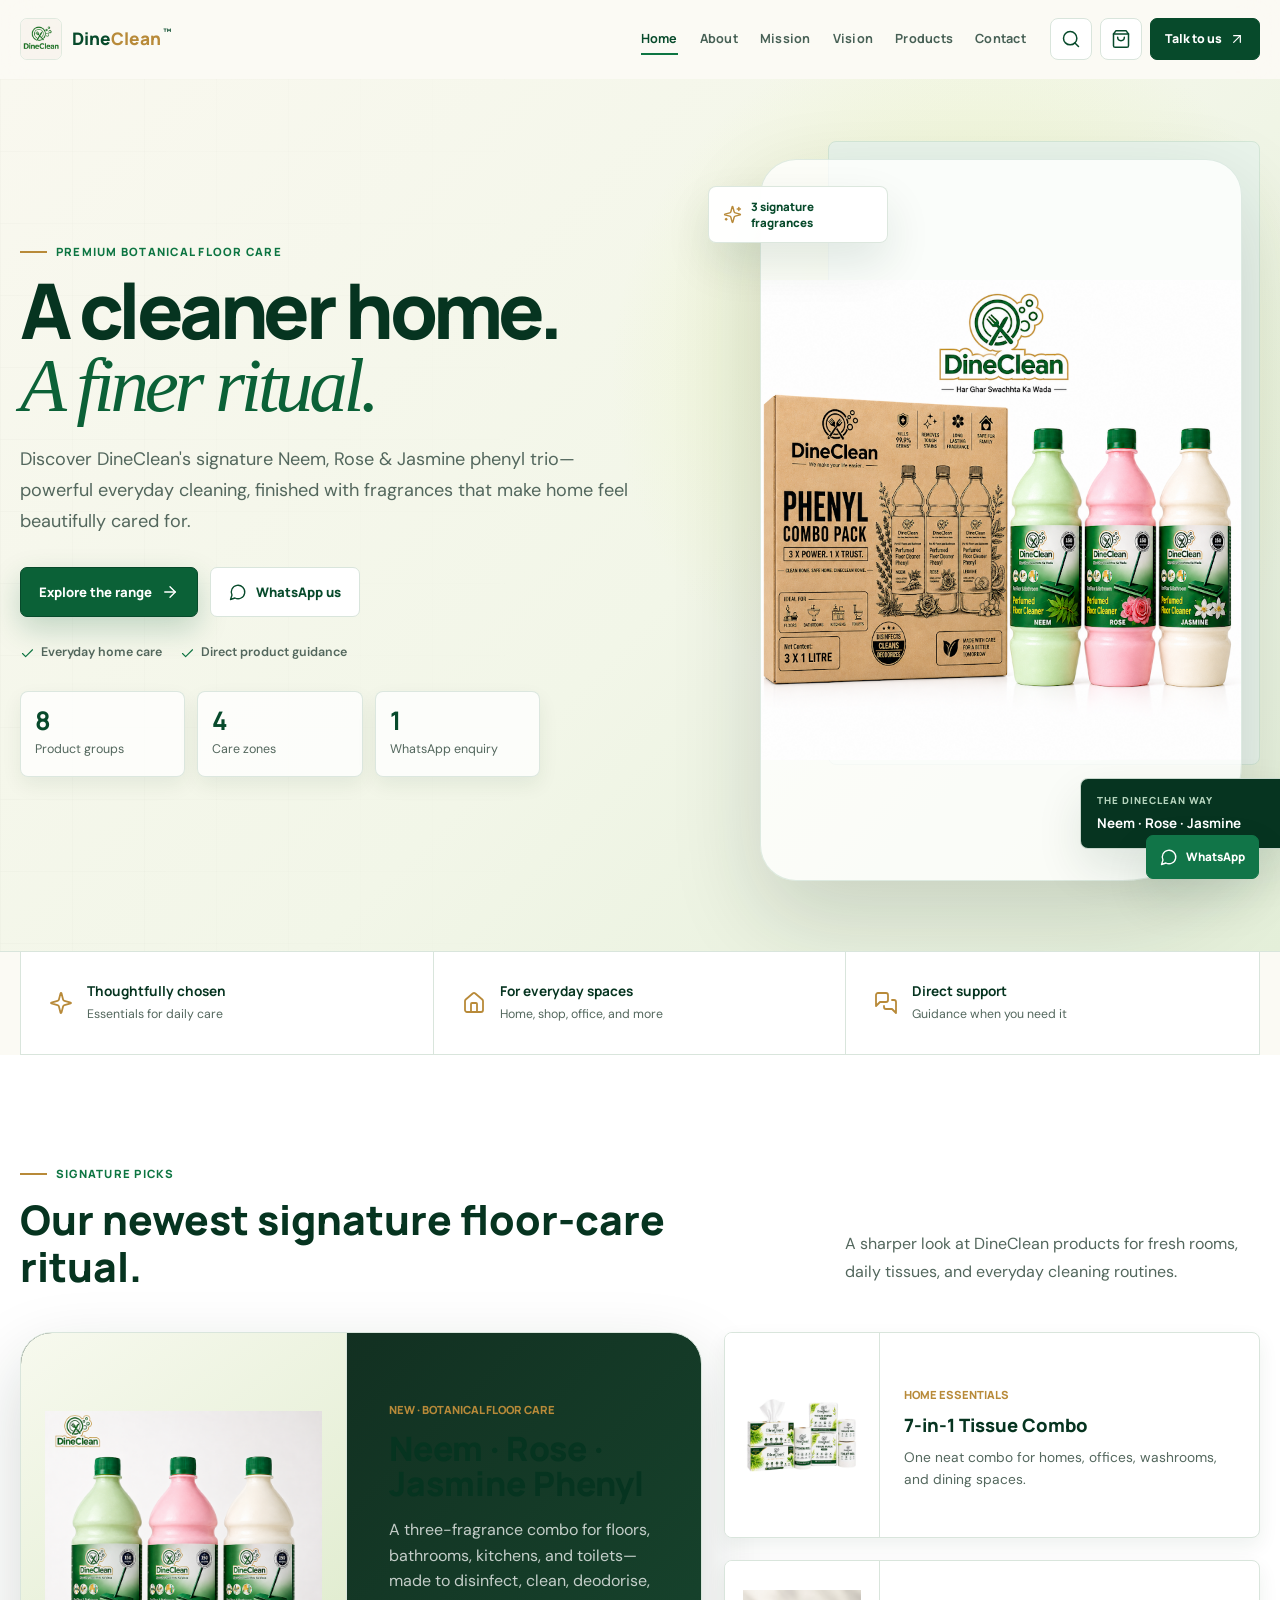
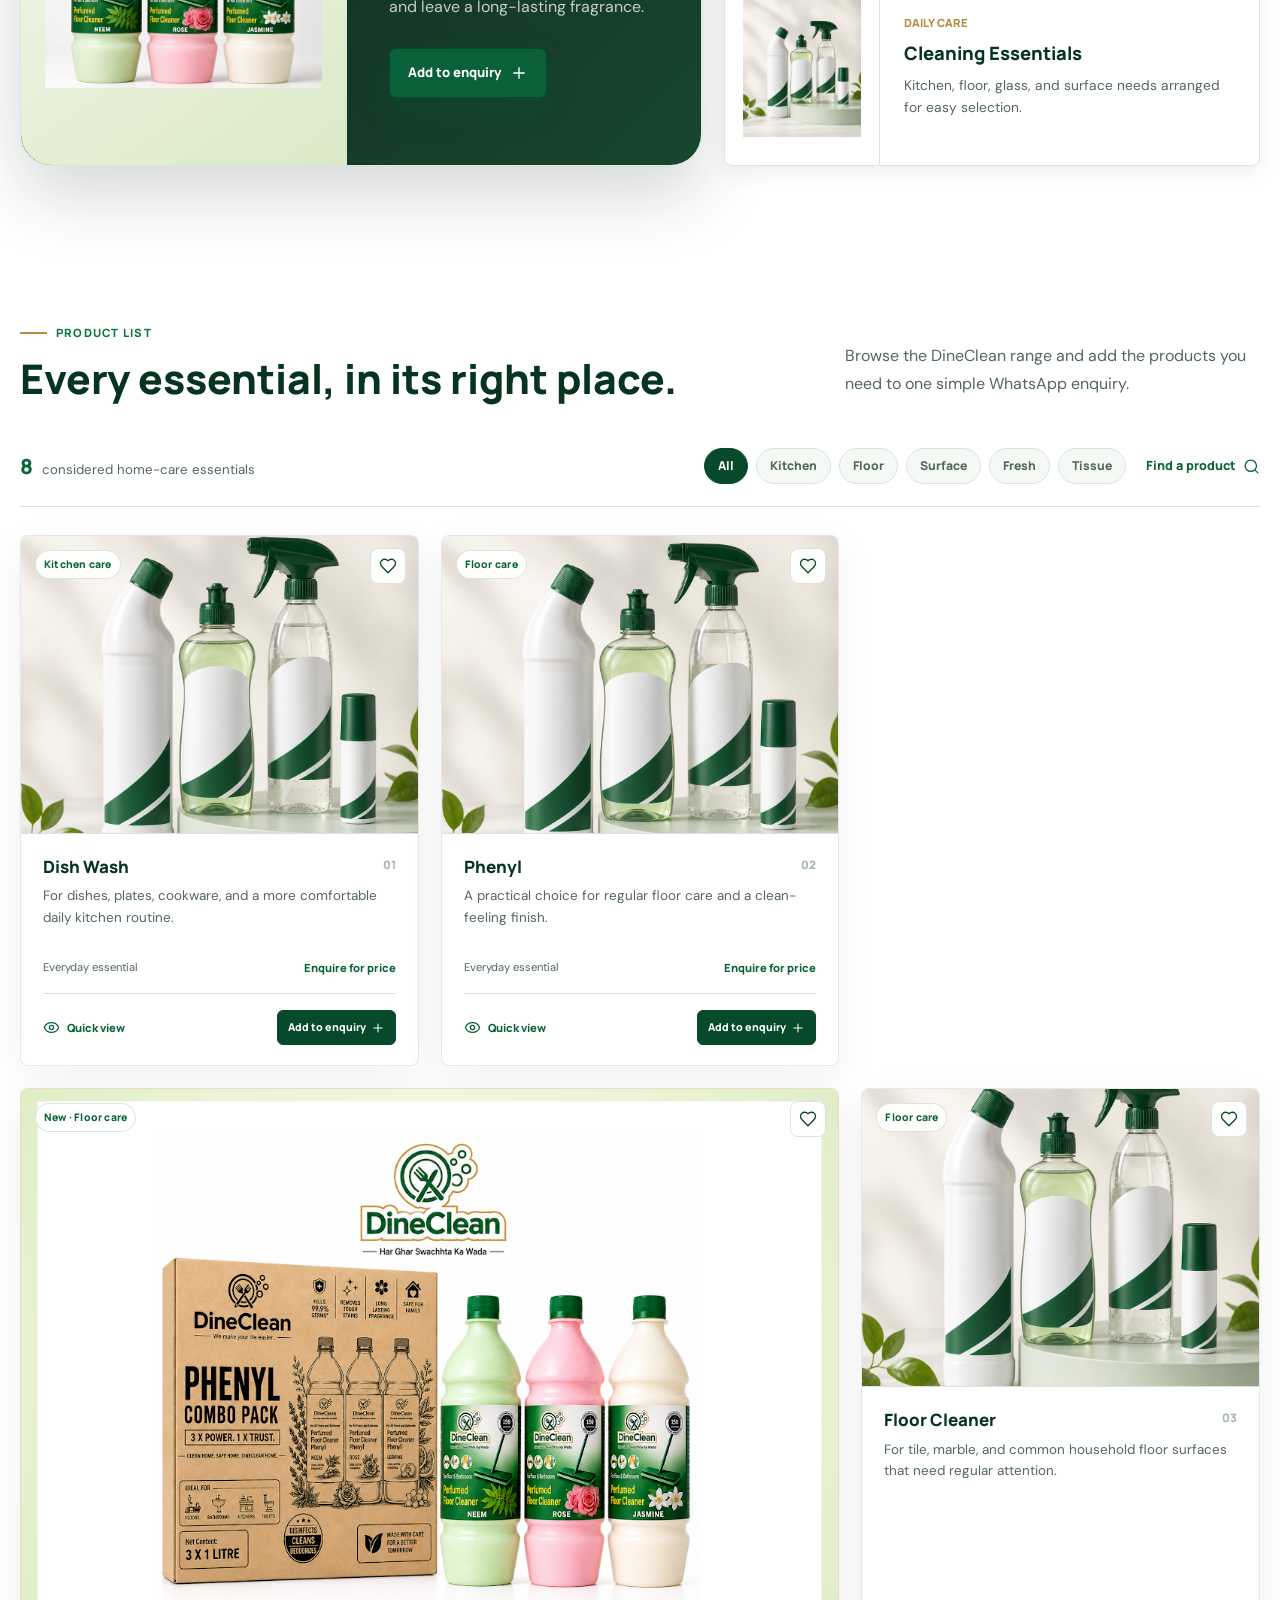
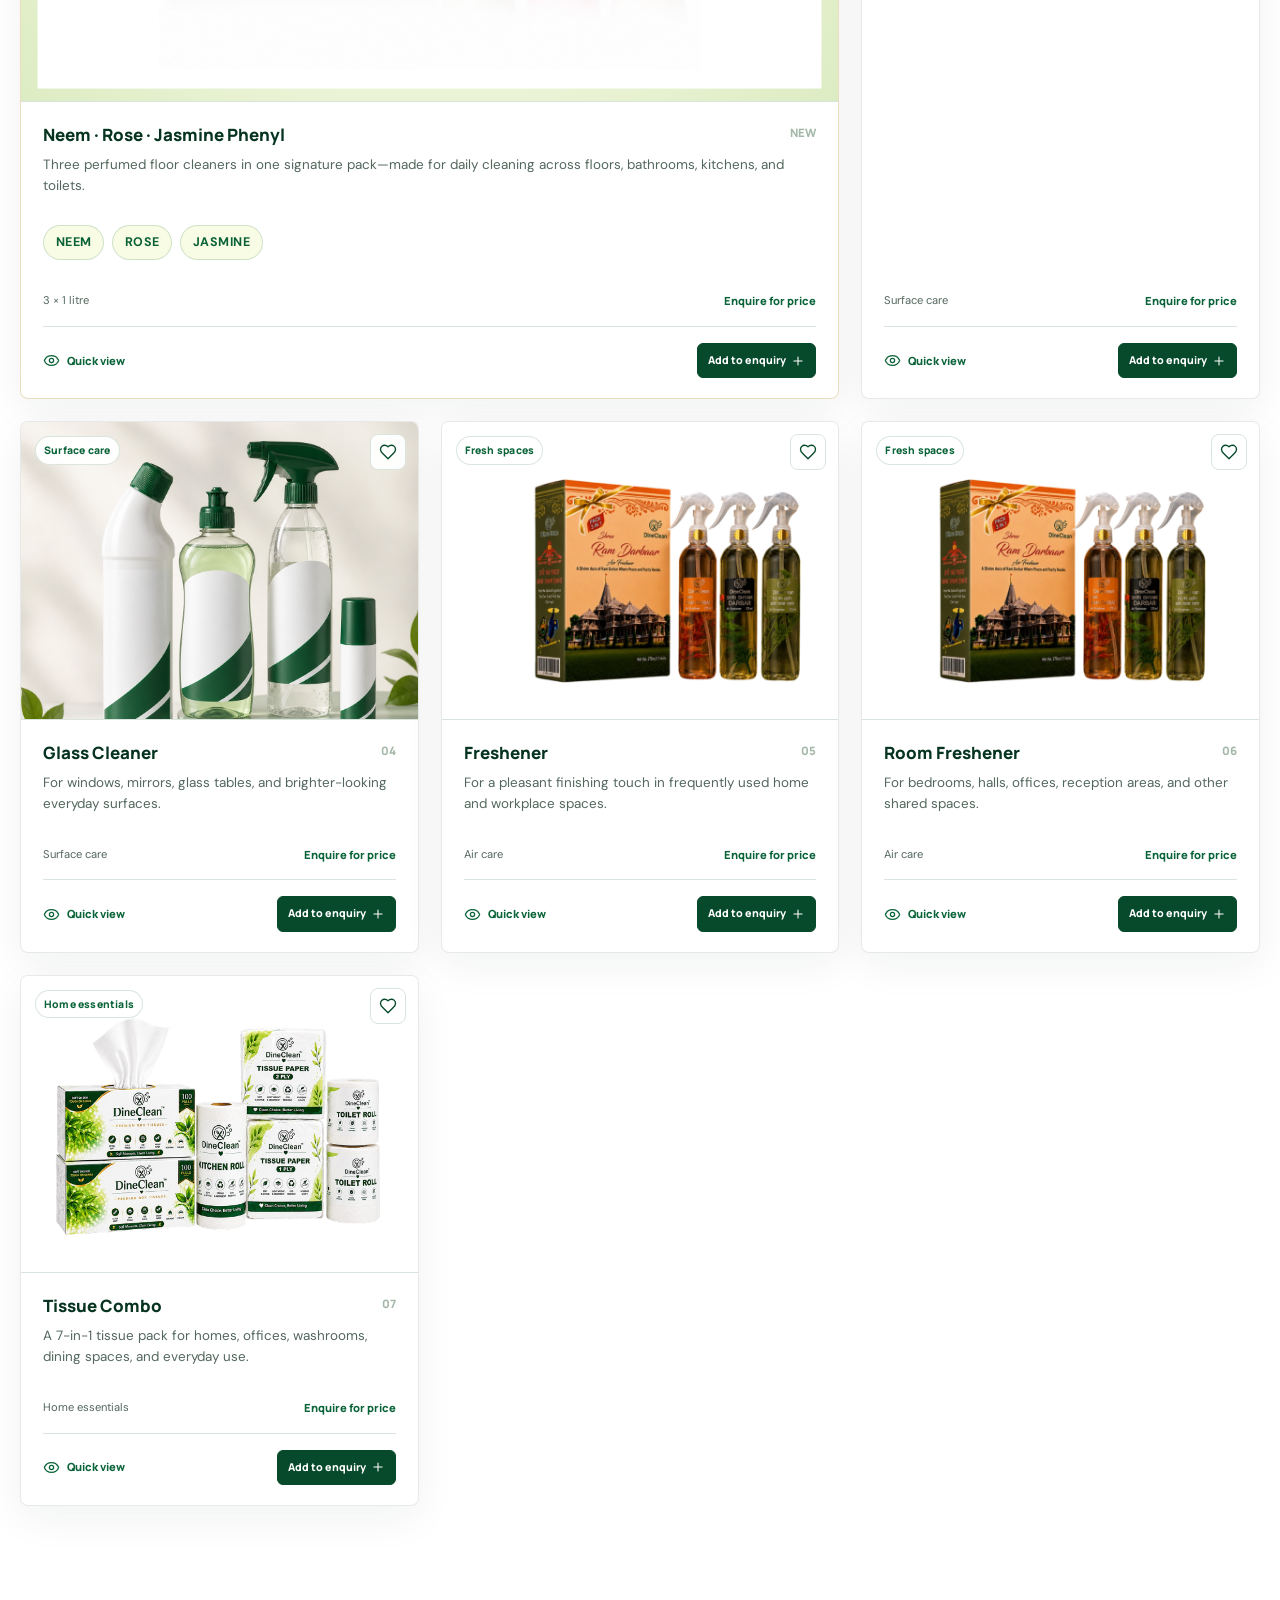
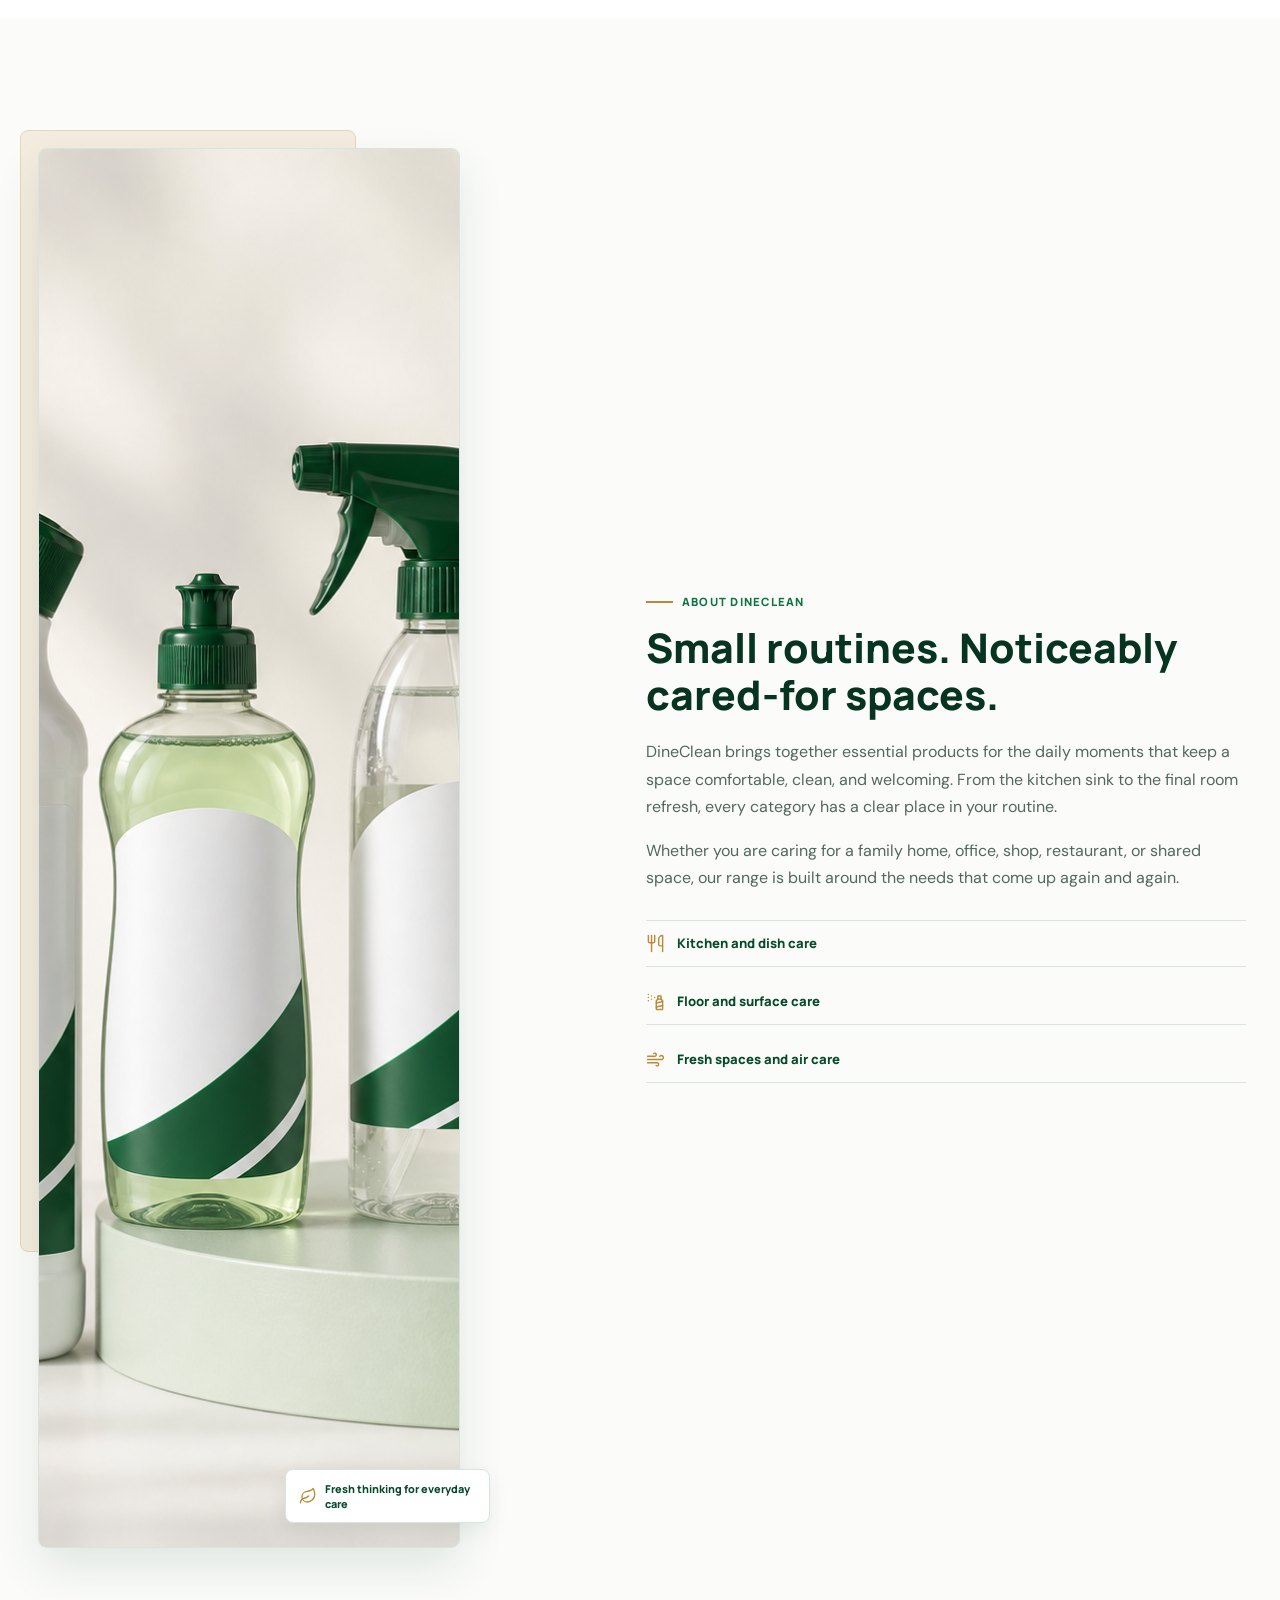
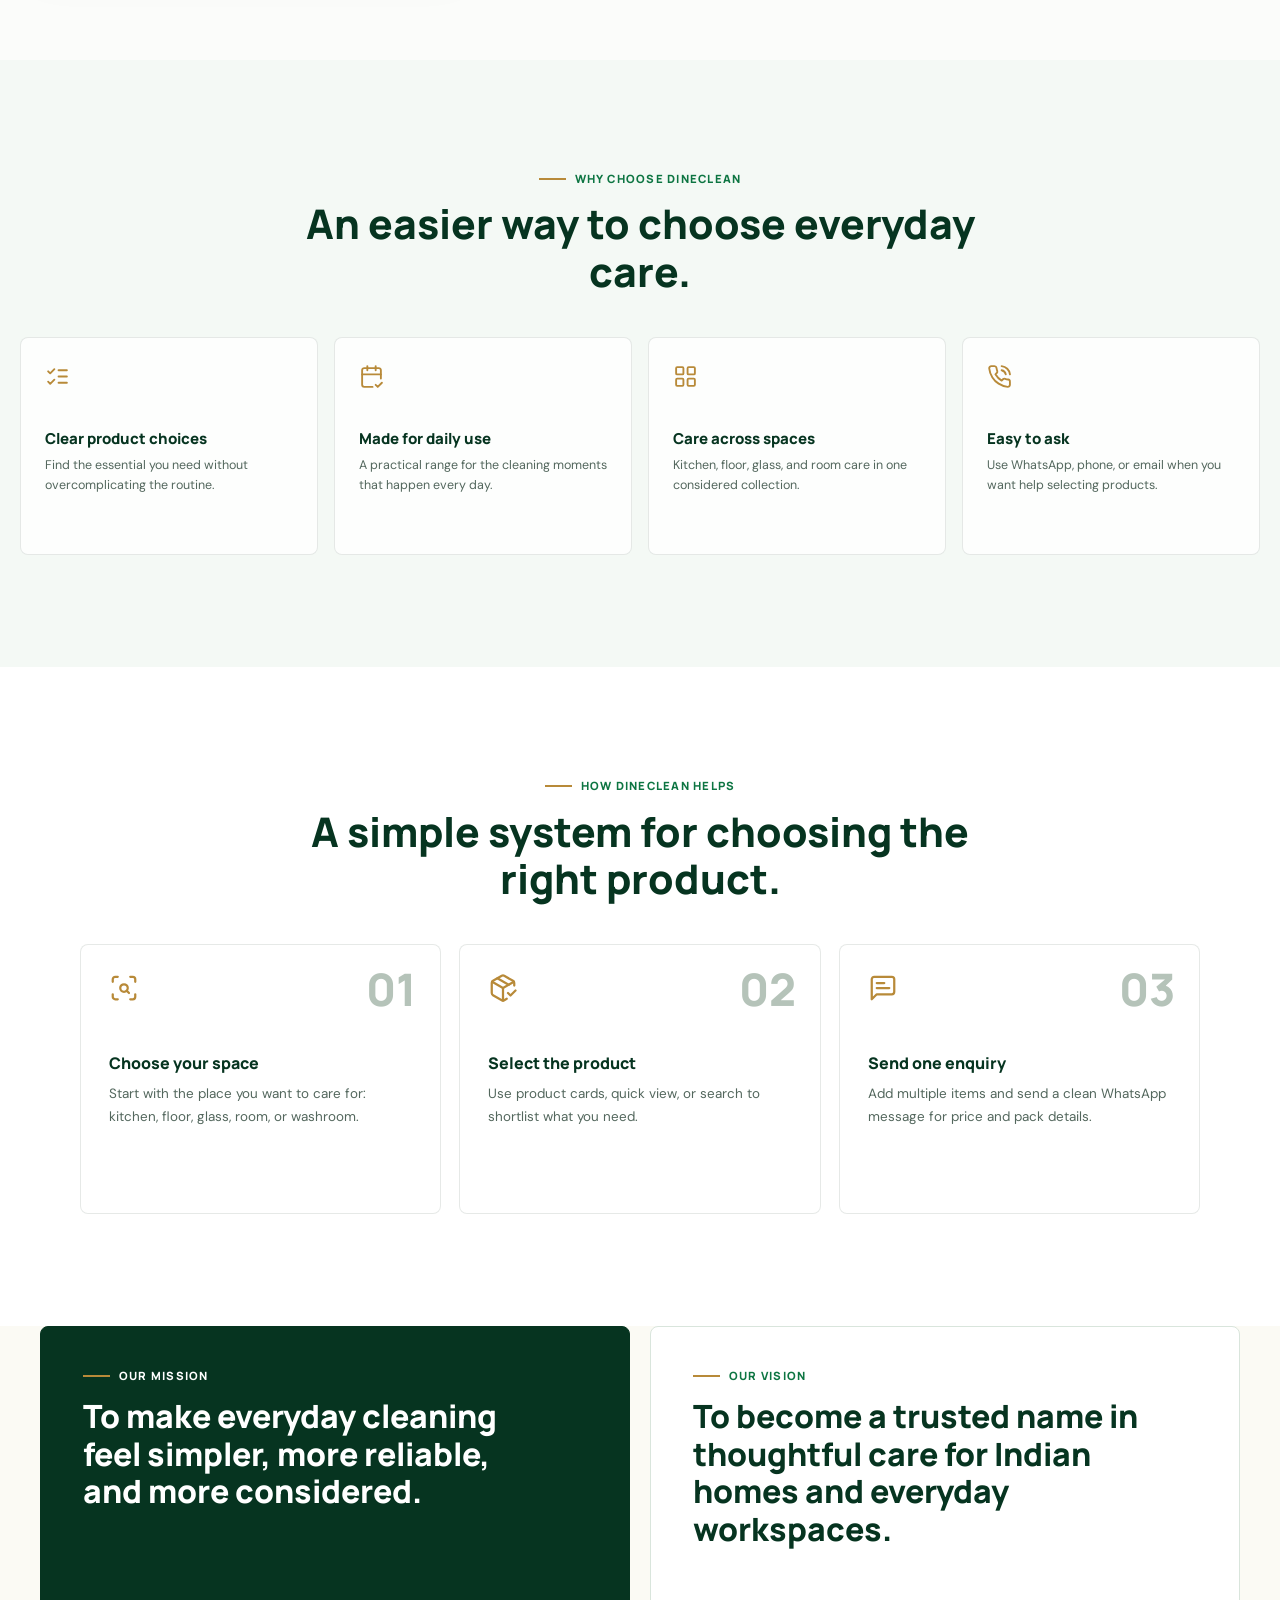
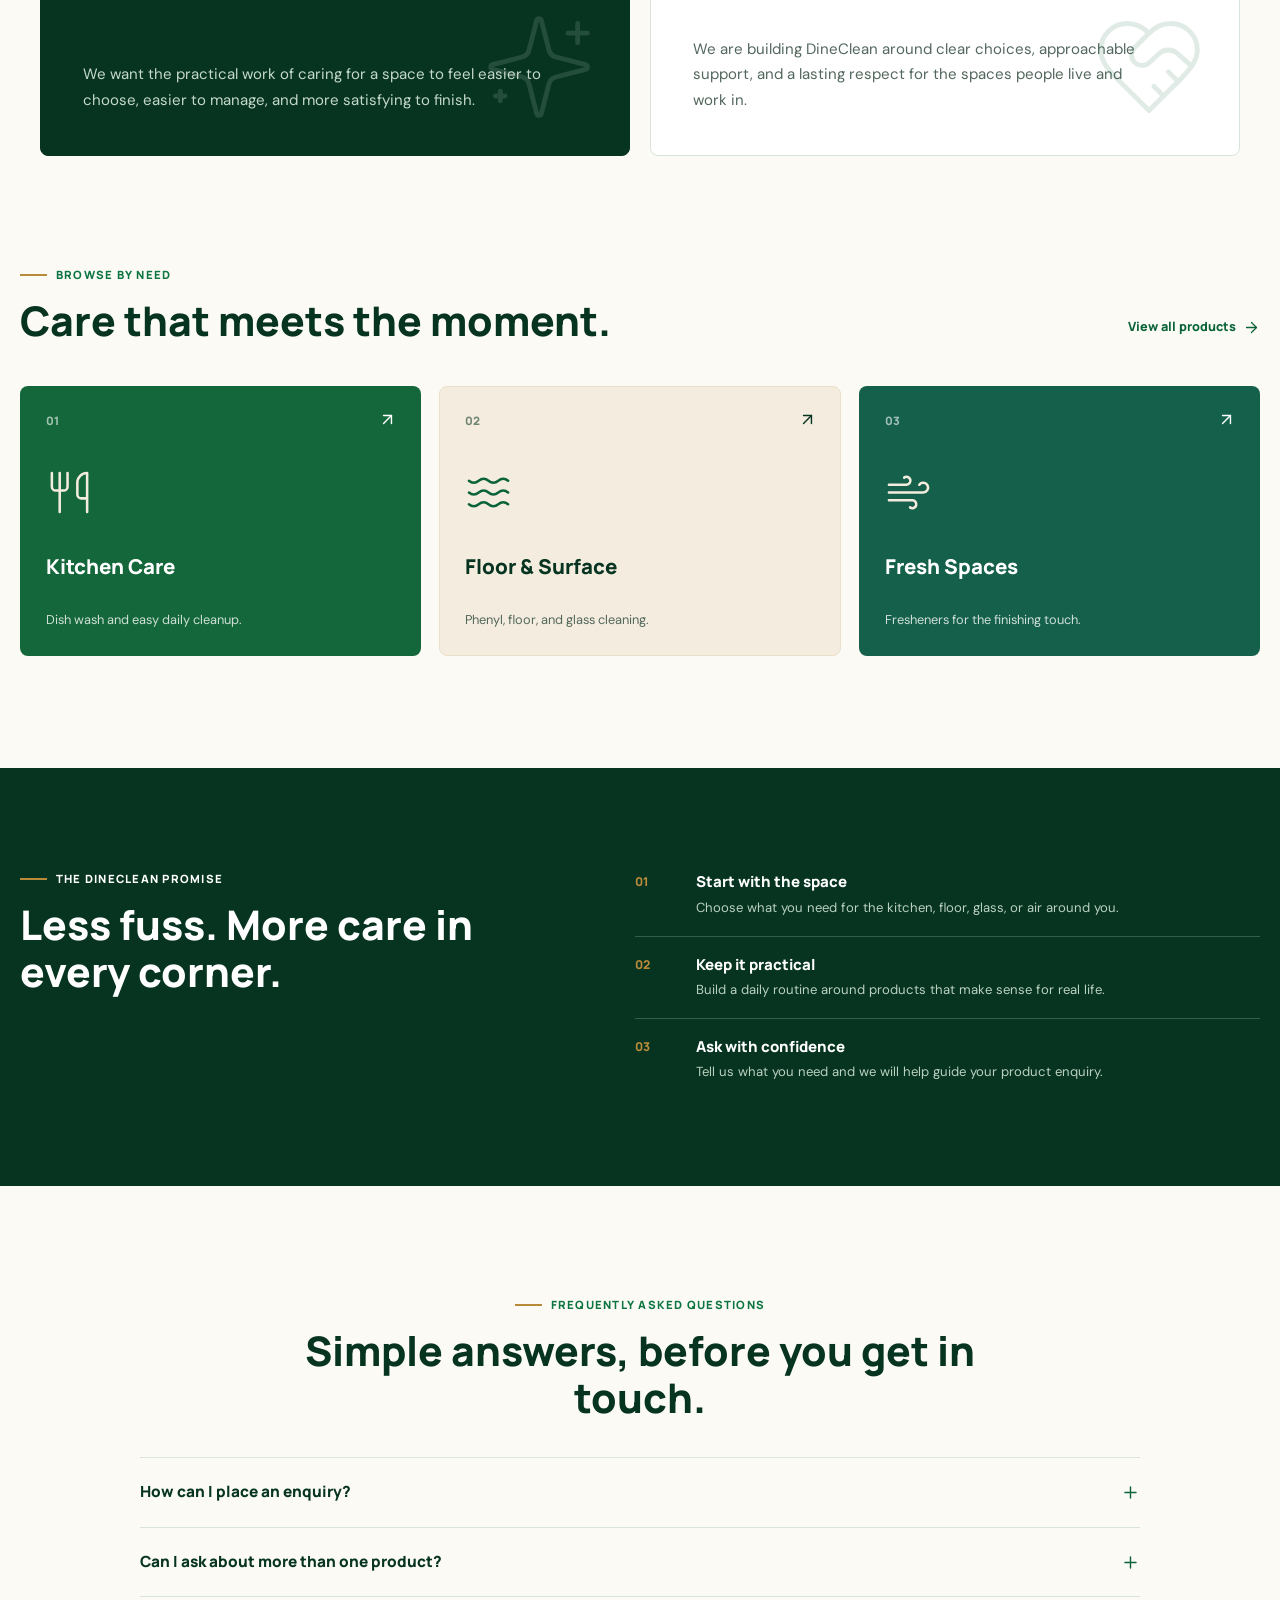
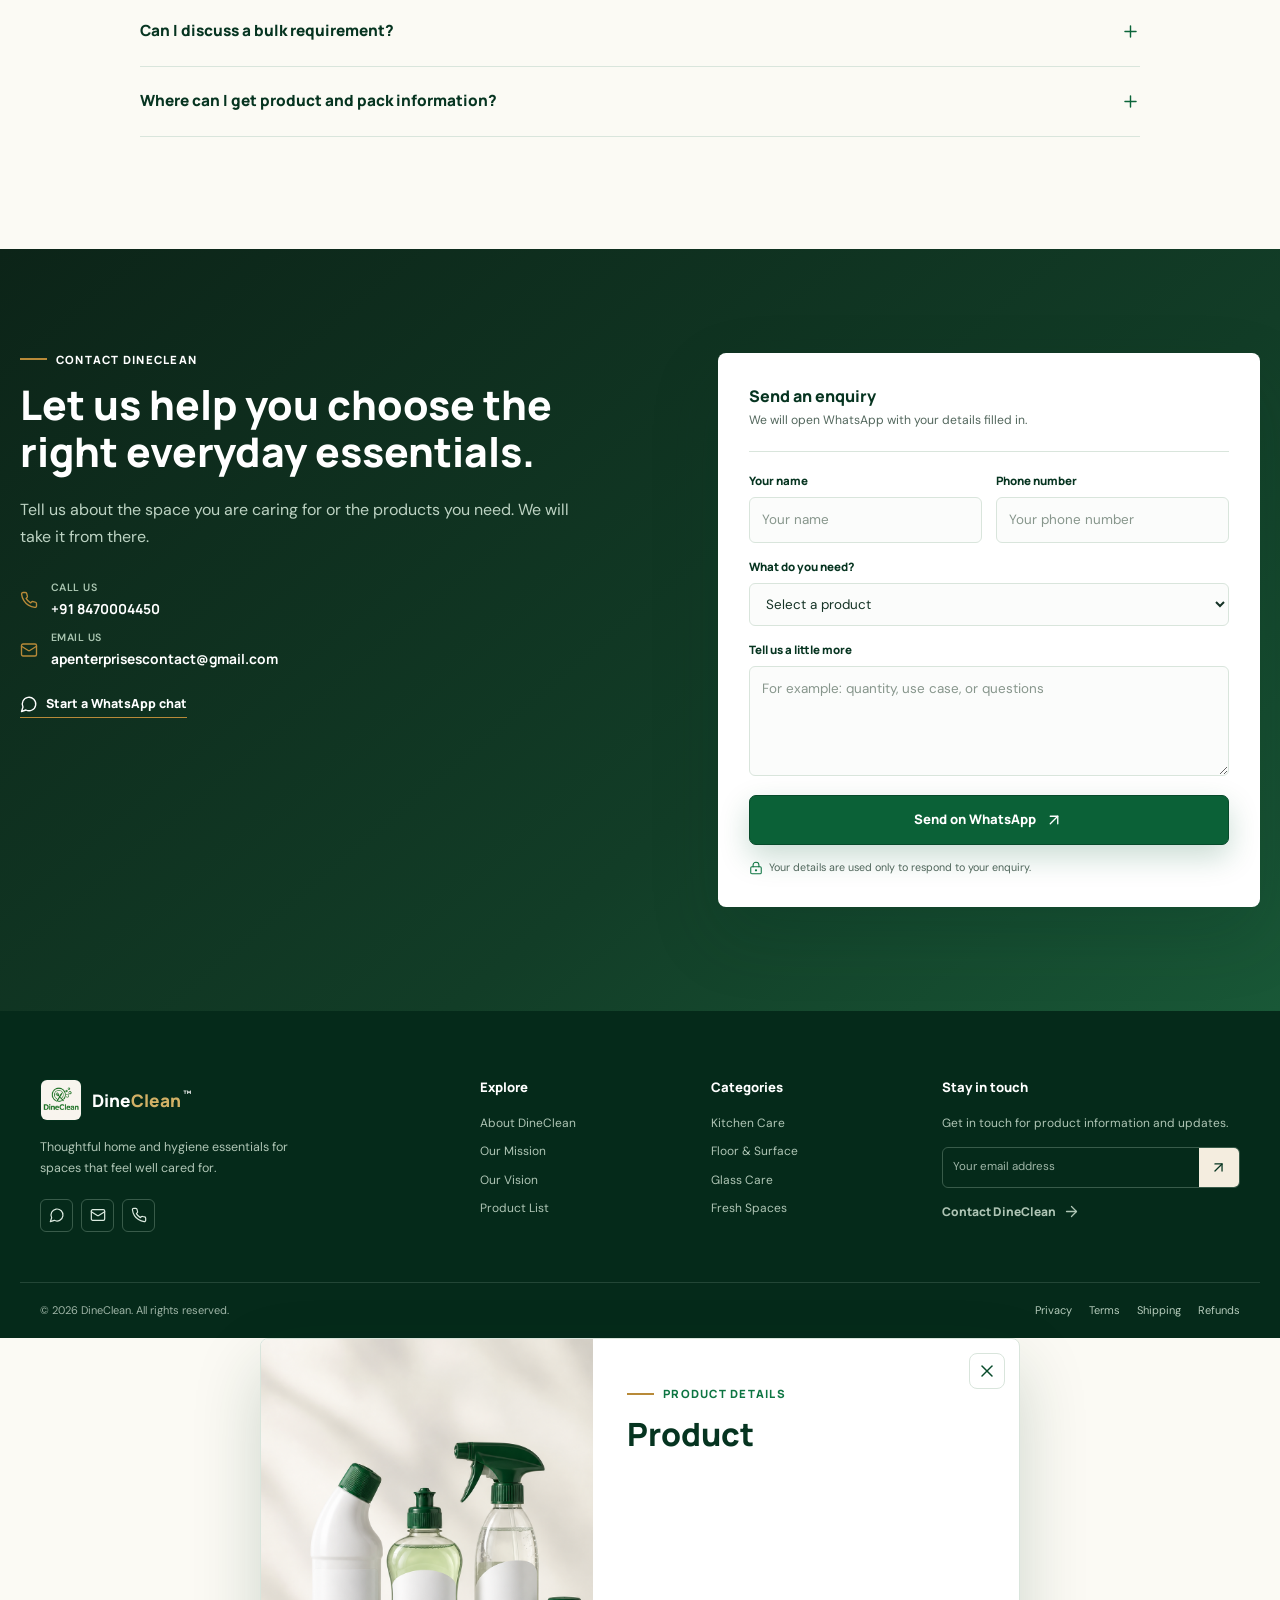
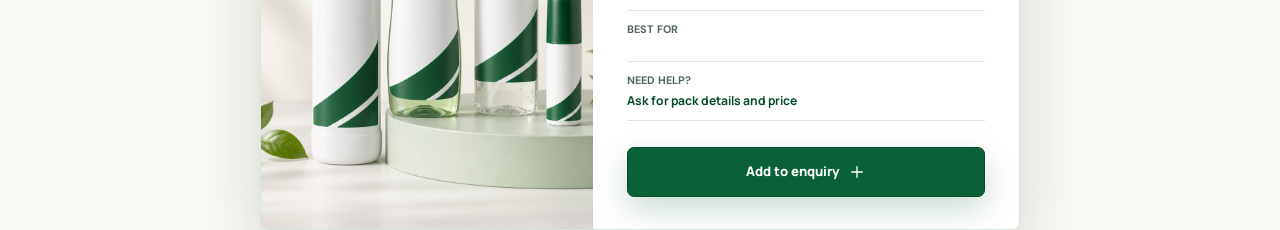
==== commit a64768b7: "Add Neem Rose Jasmine phenyl and premium redesign" ====
--- a/index.html
+++ b/index.html
@@ -20,8 +20,8 @@
     <link
       rel="preload"
       as="image"
-      href="assets/dineclean-product-collection.png"
-      imagesrcset="assets/dineclean-product-collection.png 1122w"
+      href="assets/neem-jasmine-rose-front.png"
+      imagesrcset="assets/neem-jasmine-rose-front.png 720w"
       imagesizes="(max-width: 760px) 88vw, 46vw"
     />
     <meta property="og:type" content="website" />
@@ -105,10 +105,10 @@
       <section class="hero" id="home" aria-labelledby="hero-title">
         <div class="hero-grid">
           <div class="hero-copy" data-reveal="up">
-            <p class="eyebrow"><span></span> Home and hygiene essentials</p>
-            <h1 id="hero-title">Care that feels <em>cleaner.</em></h1>
+            <p class="eyebrow"><span></span> Premium botanical floor care</p>
+            <h1 id="hero-title">A cleaner home.<br /><em>A finer ritual.</em></h1>
             <p class="hero-intro">
-              Thoughtful daily-use essentials for kitchens, floors, glass surfaces, and the spaces you call home.
+              Discover DineClean's signature Neem, Rose &amp; Jasmine phenyl trio—powerful everyday cleaning, finished with fragrances that make home feel beautifully cared for.
             </p>
             <div class="hero-actions">
               <a class="button button-primary" href="#products">
@@ -123,7 +123,7 @@
               <li><i data-lucide="check" aria-hidden="true"></i> Direct product guidance</li>
             </ul>
             <div class="hero-stats" aria-label="DineClean range summary">
-              <div><strong data-count-to="7">0</strong><span>Product groups</span></div>
+              <div><strong data-count-to="8">0</strong><span>Product groups</span></div>
               <div><strong data-count-to="4">0</strong><span>Care zones</span></div>
               <div><strong data-count-to="1">0</strong><span>WhatsApp enquiry</span></div>
             </div>
@@ -132,21 +132,21 @@
           <div class="hero-visual" data-reveal="right">
             <div class="hero-visual-frame">
               <img
-                src="assets/dineclean-product-collection.png"
-                alt="A curated collection of DineClean home-cleaning products"
-                width="1122"
-                height="1400"
+                src="assets/neem-jasmine-rose-front.png"
+                alt="DineClean Neem, Rose and Jasmine perfumed floor cleaner combo"
+                width="720"
+                height="720"
                 fetchpriority="high"
                 decoding="async"
               />
             </div>
             <div class="hero-note hero-note-top">
               <i data-lucide="sparkles" aria-hidden="true"></i>
-              <span>Fresh spaces, simply cared for</span>
+              <span>3 signature fragrances</span>
             </div>
             <div class="hero-note hero-note-bottom">
               <span class="note-kicker">THE DINECLEAN WAY</span>
-              <strong>Kitchen. Floor. Glass. Air.</strong>
+              <strong>Neem · Rose · Jasmine</strong>
             </div>
           </div>
         </div>
@@ -171,7 +171,7 @@
         <div class="section-heading split-heading" data-reveal="up">
           <div>
             <p class="eyebrow"><span></span> Signature picks</p>
-            <h2 id="signature-title">Products that make the range feel complete.</h2>
+            <h2 id="signature-title">Our newest signature floor-care ritual.</h2>
           </div>
           <p>
             A sharper look at DineClean products for fresh rooms, daily tissues, and everyday cleaning routines.
@@ -180,13 +180,13 @@
         <div class="signature-grid">
           <article class="signature-feature" data-reveal="left">
             <div class="signature-image">
-              <img src="assets/dineclean-room-freshener.png" alt="DineClean Shree Ram Darbaar room freshener combo pack" width="670" height="530" loading="lazy" decoding="async" />
+              <img src="assets/neem-jasmine-rose-combo.png" alt="DineClean Neem, Rose and Jasmine phenyl combo pack" width="720" height="720" loading="lazy" decoding="async" />
             </div>
             <div class="signature-copy">
-              <span>Air care</span>
-              <h3>Shree Ram Darbaar Room Freshener</h3>
-              <p>Designed for rooms, offices, reception areas, and shared spaces where a clean first impression matters.</p>
-              <button class="button button-primary" type="button" data-add-enquiry="Room Freshener">Add to enquiry <i data-lucide="plus" aria-hidden="true"></i></button>
+              <span>New · Botanical floor care</span>
+              <h3>Neem · Rose · Jasmine Phenyl</h3>
+              <p>A three-fragrance combo for floors, bathrooms, kitchens, and toilets—made to disinfect, clean, deodorise, and leave a long-lasting fragrance.</p>
+              <button class="button button-primary" type="button" data-add-enquiry="Neem Rose Jasmine Phenyl">Add to enquiry <i data-lucide="plus" aria-hidden="true"></i></button>
             </div>
           </article>
           <div class="signature-stack" data-reveal="right">
@@ -214,7 +214,7 @@
         </div>
 
         <div class="product-toolbar" data-reveal="up">
-          <p><span>7</span> everyday cleaning categories</p>
+          <p><span>8</span> considered home-care essentials</p>
           <div class="toolbar-actions">
             <div class="product-filter" aria-label="Filter products">
               <button class="filter-pill is-active" type="button" data-product-filter="all">All</button>
@@ -265,6 +265,24 @@
               <div class="product-actions">
                 <button class="inline-action" type="button" data-quick-view="Phenyl"><i data-lucide="eye" aria-hidden="true"></i> Quick view</button>
                 <button class="product-add" type="button" data-add-enquiry="Phenyl">Add to enquiry <i data-lucide="plus" aria-hidden="true"></i></button>
+              </div>
+            </div>
+          </article>
+
+          <article class="product-card product-card-featured" id="neem-rose-jasmine-phenyl" data-product-card data-name="Neem Rose Jasmine Phenyl" data-category="Floor care">
+            <div class="product-media product-media-botanical">
+              <span class="product-chip">New · Floor care</span>
+              <button class="wishlist-button" type="button" data-wishlist="Neem Rose Jasmine Phenyl" aria-label="Save Neem Rose Jasmine Phenyl" aria-pressed="false" title="Save Neem Rose Jasmine Phenyl"><i data-lucide="heart" aria-hidden="true"></i></button>
+              <img class="product-image-contain" src="assets/neem-jasmine-rose-front.png" alt="DineClean Neem, Rose and Jasmine perfumed floor cleaner combo with three one-litre bottles" width="720" height="720" loading="lazy" decoding="async" />
+            </div>
+            <div class="product-content">
+              <div class="product-title-row"><h3>Neem · Rose · Jasmine Phenyl</h3><span>NEW</span></div>
+              <p>Three perfumed floor cleaners in one signature pack—made for daily cleaning across floors, bathrooms, kitchens, and toilets.</p>
+              <div class="fragrance-notes"><span>Neem</span><span>Rose</span><span>Jasmine</span></div>
+              <div class="product-meta"><span>3 × 1 litre</span><strong>Enquire for price</strong></div>
+              <div class="product-actions">
+                <button class="inline-action" type="button" data-quick-view="Neem Rose Jasmine Phenyl"><i data-lucide="eye" aria-hidden="true"></i> Quick view</button>
+                <button class="product-add" type="button" data-add-enquiry="Neem Rose Jasmine Phenyl">Add to enquiry <i data-lucide="plus" aria-hidden="true"></i></button>
               </div>
             </div>
           </article>
@@ -502,7 +520,7 @@
             <label>Your name<input type="text" name="name" autocomplete="name" required placeholder="Your name" /></label>
             <label>Phone number<input type="tel" name="phone" autocomplete="tel" required placeholder="Your phone number" /></label>
           </div>
-          <label>What do you need?<select name="product" required><option value="">Select a product</option><option>Dish Wash</option><option>Phenyl</option><option>Floor Cleaner</option><option>Glass Cleaner</option><option>Freshener</option><option>Room Freshener</option><option>Tissue Combo</option><option>Multiple products</option><option>Bulk requirement</option></select></label>
+          <label>What do you need?<select name="product" required><option value="">Select a product</option><option>Neem Rose Jasmine Phenyl</option><option>Dish Wash</option><option>Phenyl</option><option>Floor Cleaner</option><option>Glass Cleaner</option><option>Freshener</option><option>Room Freshener</option><option>Tissue Combo</option><option>Multiple products</option><option>Bulk requirement</option></select></label>
           <label>Tell us a little more<textarea name="message" rows="4" placeholder="For example: quantity, use case, or questions"></textarea></label>
           <button class="button button-primary form-submit" type="submit">Send on WhatsApp <i data-lucide="arrow-up-right" aria-hidden="true"></i></button>
           <p class="form-note"><i data-lucide="lock-keyhole" aria-hidden="true"></i> Your details are used only to respond to your enquiry.</p>
--- a/styles.css
+++ b/styles.css
@@ -19,6 +19,45 @@
   --header-height: 78px;
 }
 
+/* 2026 premium catalogue refresh */
+:root {
+  --premium-ink: #10271c;
+  --premium-green: #0b6137;
+  --premium-lime: #d7ec72;
+  --premium-ivory: #fbfaf4;
+  --premium-gold: #bb861d;
+}
+
+body { background: var(--premium-ivory); color: var(--premium-ink); }
+.site-header { background: rgba(251, 250, 244, .84); backdrop-filter: blur(18px); }
+.hero { position: relative; overflow: hidden; background: radial-gradient(circle at 76% 34%, rgba(215,236,114,.34), transparent 32%), linear-gradient(135deg, #f9f8ef 0%, #f2f6e8 55%, #e4efd9 100%); }
+.hero::before { content: ""; position: absolute; inset: 0; opacity: .22; pointer-events: none; background-image: linear-gradient(rgba(16,39,28,.07) 1px, transparent 1px), linear-gradient(90deg, rgba(16,39,28,.07) 1px, transparent 1px); background-size: 72px 72px; mask-image: linear-gradient(to right, black, transparent 52%); }
+.hero-copy h1 { letter-spacing: -.055em; line-height: .94; }
+.hero-copy h1 em { color: var(--premium-green); font-family: Georgia, 'Times New Roman', serif; font-weight: 400; }
+.hero-intro { max-width: 660px; }
+.hero-visual-frame { background: rgba(255,255,255,.76); border: 1px solid rgba(11,97,55,.12); border-radius: 36px 36px 120px 36px; box-shadow: 0 35px 90px rgba(16,39,28,.16); }
+.hero-visual-frame img { object-fit: contain; }
+.button-primary { background: var(--premium-green); box-shadow: 0 12px 30px rgba(11,97,55,.22); }
+.button-primary:hover { background: #084c2c; transform: translateY(-2px); }
+.signature-section { background: #fff; }
+.signature-feature { background: linear-gradient(135deg, #10271c, #17462e); color: white; border-radius: 32px; overflow: hidden; box-shadow: 0 28px 70px rgba(16,39,28,.18); }
+.signature-feature .signature-image { background: linear-gradient(145deg, #f7f9ee, #dbe9c8); }
+.signature-feature .signature-image img { object-fit: contain; }
+.signature-copy p { color: rgba(255,255,255,.75); }
+.product-grid { align-items: stretch; }
+.product-card { border-color: rgba(16,39,28,.1); box-shadow: 0 12px 40px rgba(16,39,28,.06); transition: transform .35s ease, box-shadow .35s ease; }
+.product-card:hover { transform: translateY(-7px); box-shadow: 0 24px 60px rgba(16,39,28,.12); }
+.product-card-featured { grid-column: span 2; border: 1px solid rgba(187,134,29,.28); }
+.product-card-featured .product-media { min-height: 440px; }
+.product-media-botanical { background: radial-gradient(circle at 50% 45%, #fff 0, #f2f7df 48%, #dcecc2 100%); }
+.product-media-botanical img { transform: scale(.96); }
+.fragrance-notes { display: flex; flex-wrap: wrap; gap: .5rem; margin: .8rem 0 1rem; }
+.fragrance-notes span { padding: .42rem .72rem; border: 1px solid rgba(11,97,55,.17); border-radius: 999px; color: var(--premium-green); background: rgba(215,236,114,.18); font-size: .78rem; font-weight: 700; letter-spacing: .04em; text-transform: uppercase; }
+.choice-card, .care-system-grid article { background: rgba(255,255,255,.82); border-color: rgba(16,39,28,.1); }
+.contact-section { background: linear-gradient(140deg, #0c2418, #123d27 62%, #195837); }
+@media (max-width: 900px) { .product-card-featured { grid-column: span 1; } .product-card-featured .product-media { min-height: 330px; } }
+@media (max-width: 620px) { .hero-visual-frame { border-radius: 24px 24px 70px 24px; } .hero-copy h1 { line-height: 1; } }
+
 * {
   box-sizing: border-box;
 }
@@ -3099,3 +3138,34 @@
     transform: none;
   }
 }
+
+/* Premium refresh overrides */
+body { background: var(--premium-ivory); color: var(--premium-ink); }
+.site-header { background: rgba(251, 250, 244, .84); backdrop-filter: blur(18px); }
+main .hero { position: relative; overflow: hidden; background: radial-gradient(circle at 76% 34%, rgba(215,236,114,.34), transparent 32%), linear-gradient(135deg, #f9f8ef 0%, #f2f6e8 55%, #e4efd9 100%); }
+main .hero::before { content: ""; position: absolute; inset: 0; opacity: .22; pointer-events: none; background-image: linear-gradient(rgba(16,39,28,.07) 1px, transparent 1px), linear-gradient(90deg, rgba(16,39,28,.07) 1px, transparent 1px); background-size: 72px 72px; mask-image: linear-gradient(to right, black, transparent 52%); }
+.hero .hero-copy h1 { letter-spacing: -.055em; line-height: .94; }
+.hero .hero-copy h1 em { color: var(--premium-green); font-family: Georgia, 'Times New Roman', serif; font-weight: 400; }
+.hero .hero-intro { max-width: 660px; }
+.hero .hero-visual-frame { background: rgba(255,255,255,.76); border: 1px solid rgba(11,97,55,.12); border-radius: 36px 36px 120px 36px; box-shadow: 0 35px 90px rgba(16,39,28,.16); }
+.hero .hero-visual-frame img { object-fit: contain; }
+.button.button-primary { background: var(--premium-green); box-shadow: 0 12px 30px rgba(11,97,55,.22); }
+.button.button-primary:hover { background: #084c2c; transform: translateY(-2px); }
+.signature-section { background: #fff; }
+.signature-grid .signature-feature { background: linear-gradient(135deg, #10271c, #17462e); color: white; border-radius: 32px; overflow: hidden; box-shadow: 0 28px 70px rgba(16,39,28,.18); }
+.signature-feature .signature-image { background: linear-gradient(145deg, #f7f9ee, #dbe9c8); }
+.signature-feature .signature-image img { object-fit: contain; }
+.signature-feature .signature-copy p { color: rgba(255,255,255,.75); }
+.product-grid { align-items: stretch; }
+.product-grid .product-card { border-color: rgba(16,39,28,.1); box-shadow: 0 12px 40px rgba(16,39,28,.06); transition: transform .35s ease, box-shadow .35s ease; }
+.product-grid .product-card:hover { transform: translateY(-7px); box-shadow: 0 24px 60px rgba(16,39,28,.12); }
+.product-grid .product-card-featured { grid-column: span 2; border: 1px solid rgba(187,134,29,.28); }
+.product-card-featured .product-media { min-height: 440px; }
+.product-card .product-media-botanical { background: radial-gradient(circle at 50% 45%, #fff 0, #f2f7df 48%, #dcecc2 100%); }
+.product-media-botanical img { transform: scale(.96); }
+.fragrance-notes { display: flex; flex-wrap: wrap; gap: .5rem; margin: .8rem 0 1rem; }
+.fragrance-notes span { padding: .42rem .72rem; border: 1px solid rgba(11,97,55,.17); border-radius: 999px; color: var(--premium-green); background: rgba(215,236,114,.18); font-size: .78rem; font-weight: 700; letter-spacing: .04em; text-transform: uppercase; }
+.choice-card, .care-system-grid article { background: rgba(255,255,255,.82); border-color: rgba(16,39,28,.1); }
+main .contact-section { background: linear-gradient(140deg, #0c2418, #123d27 62%, #195837); }
+@media (max-width: 900px) { .product-grid .product-card-featured { grid-column: span 1; } .product-card-featured .product-media { min-height: 330px; } }
+@media (max-width: 620px) { .hero .hero-visual-frame { border-radius: 24px 24px 70px 24px; } .hero .hero-copy h1 { line-height: 1; } }
